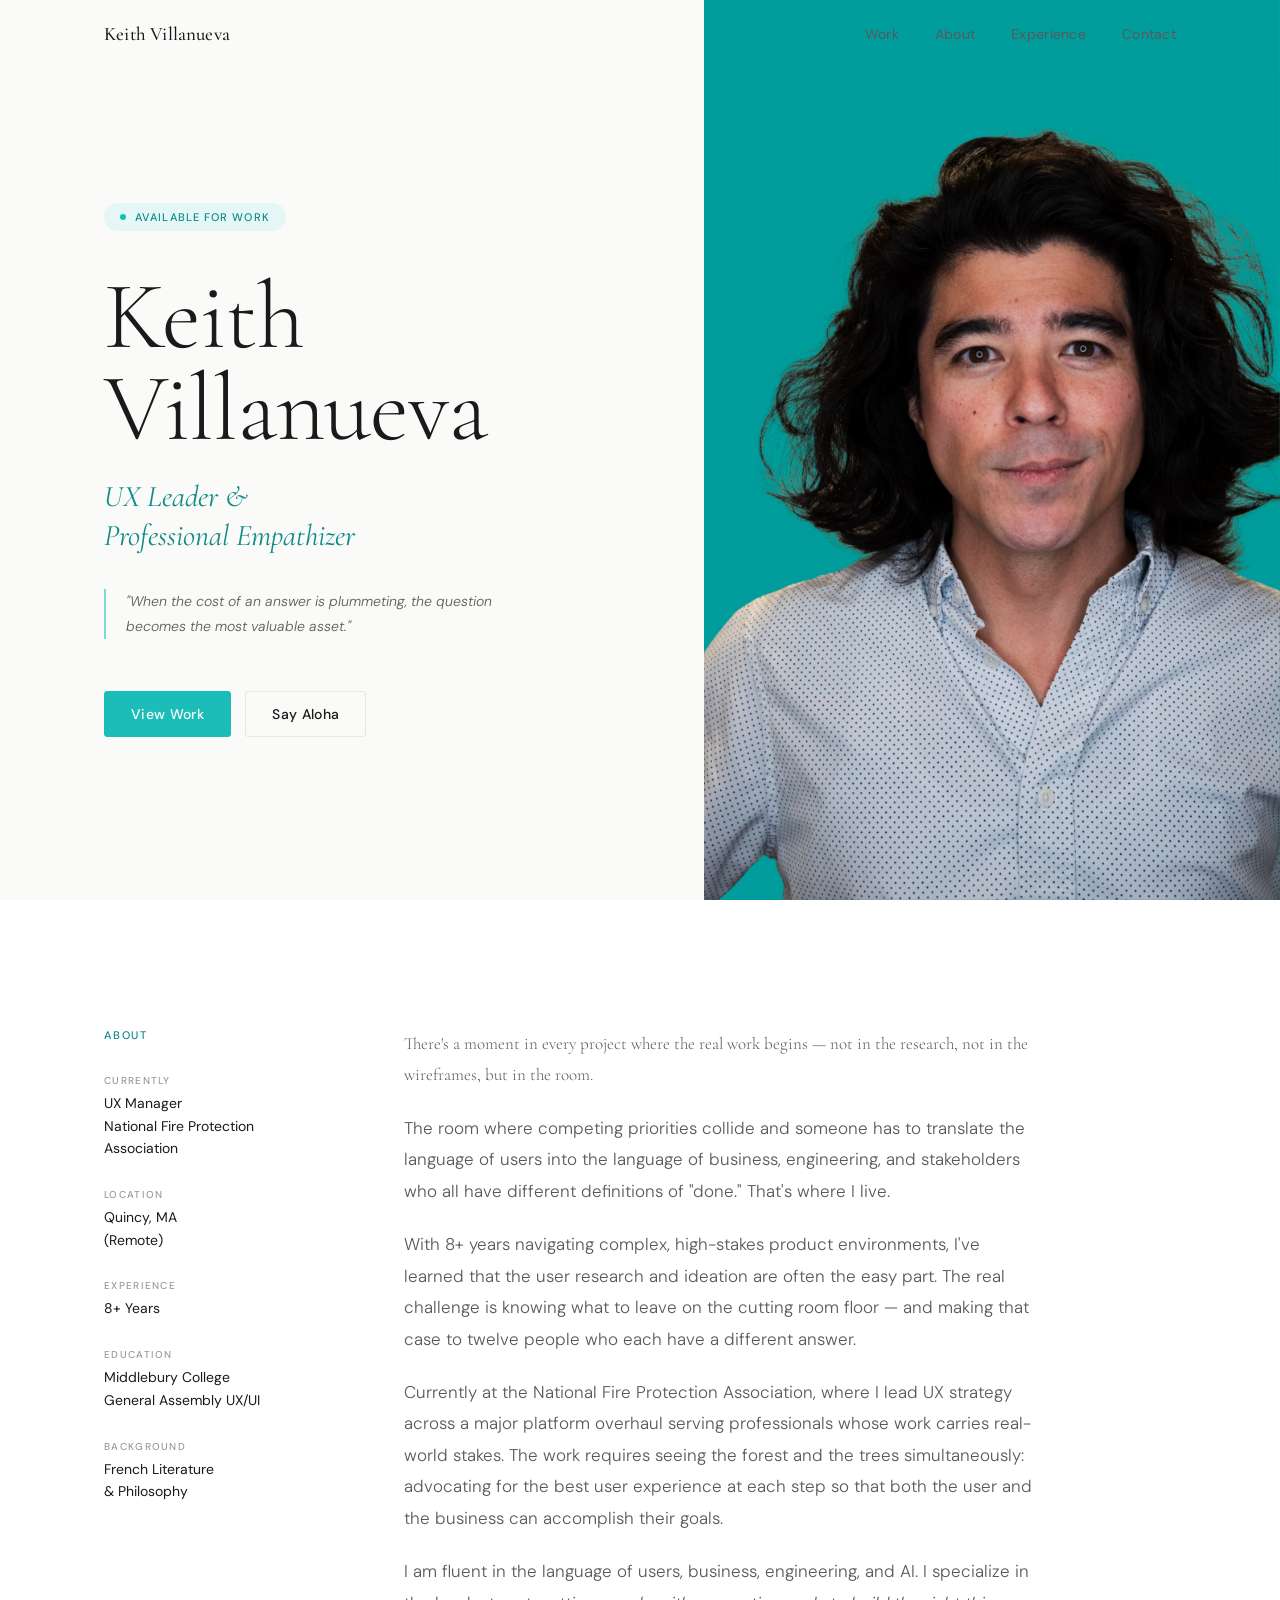
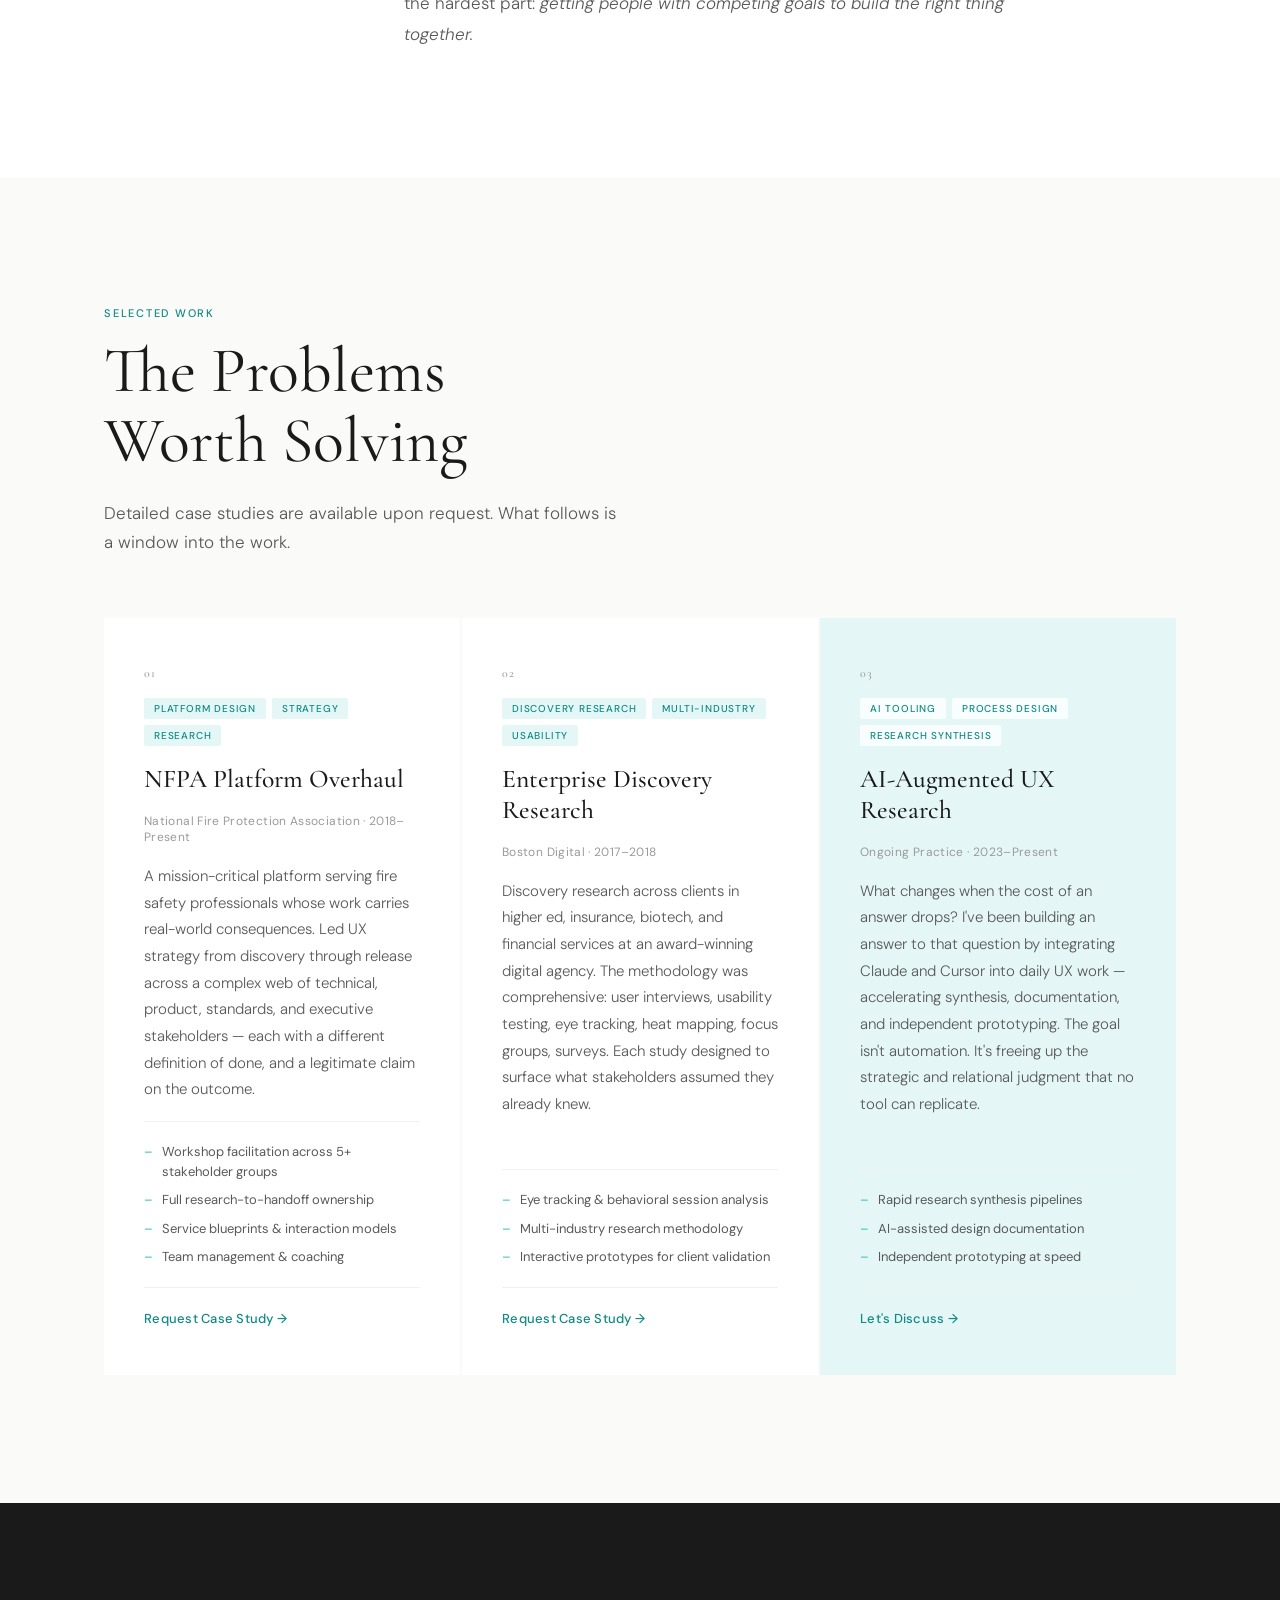
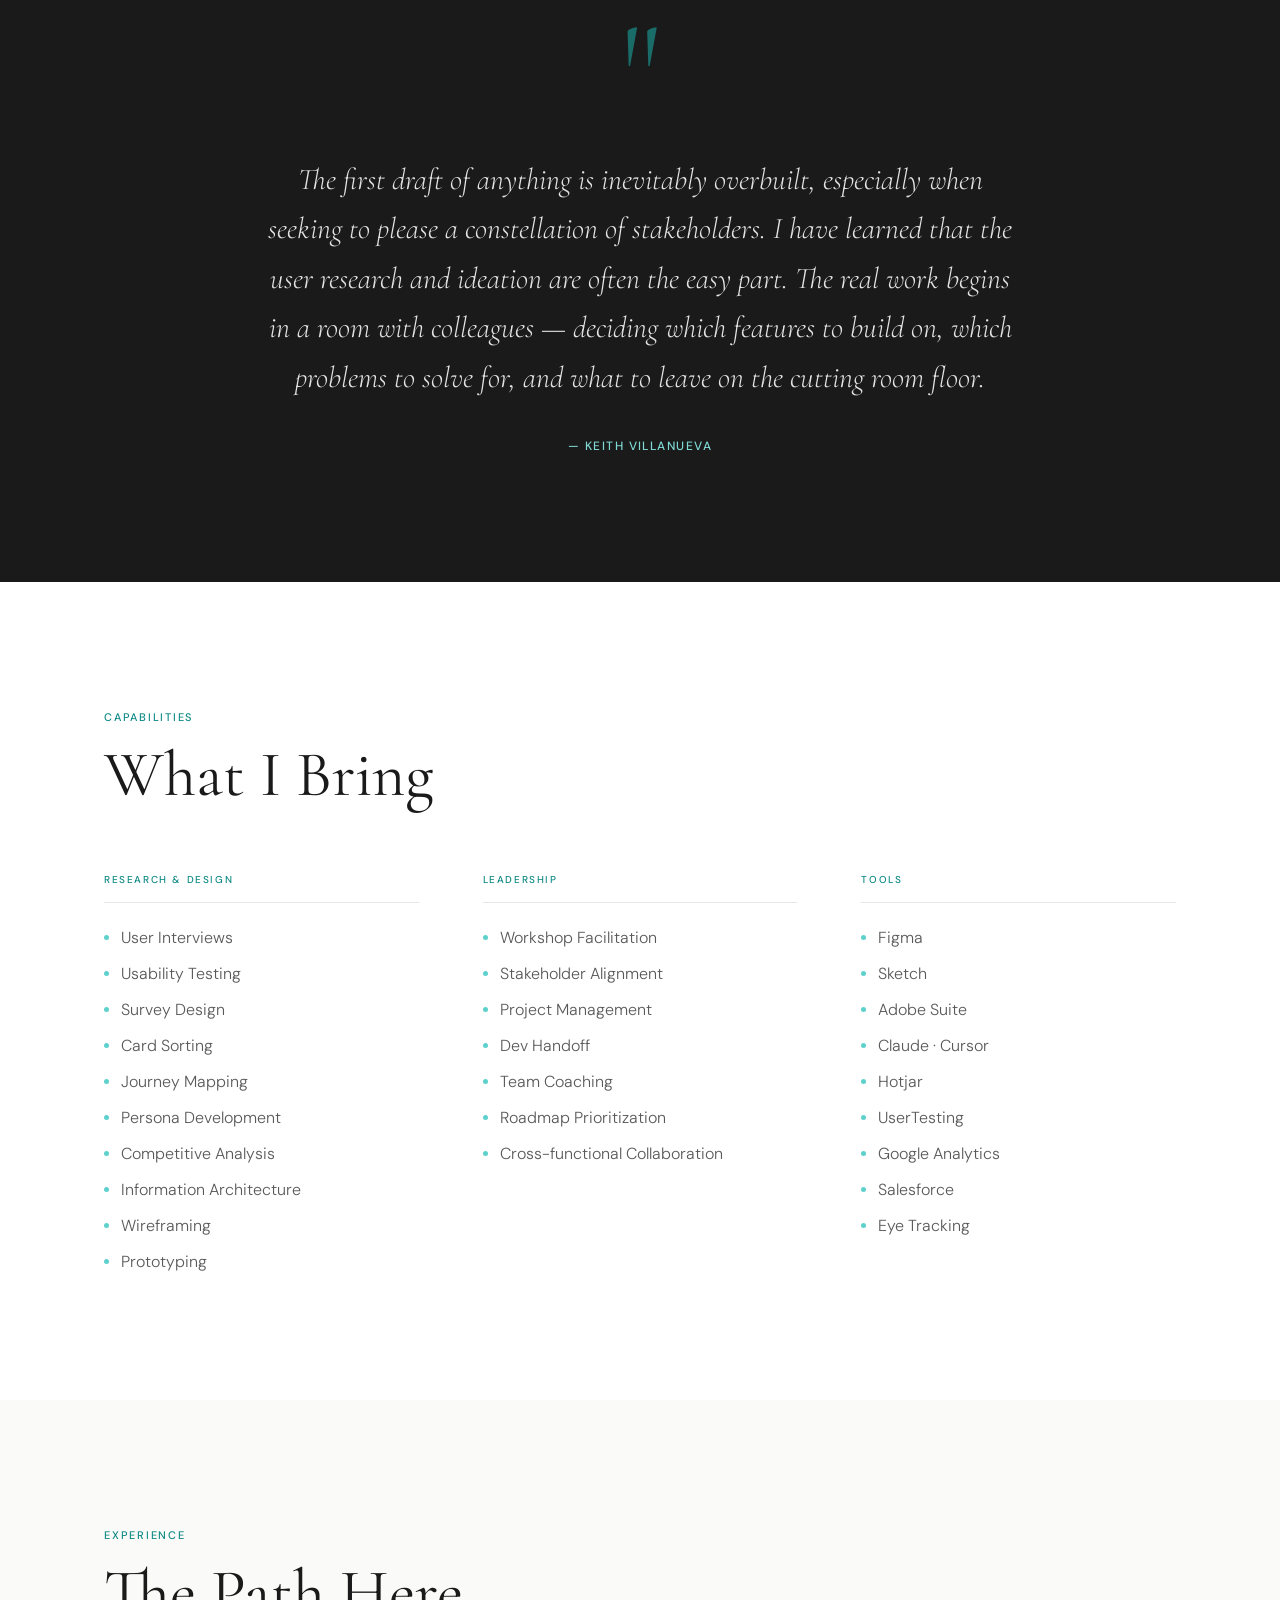
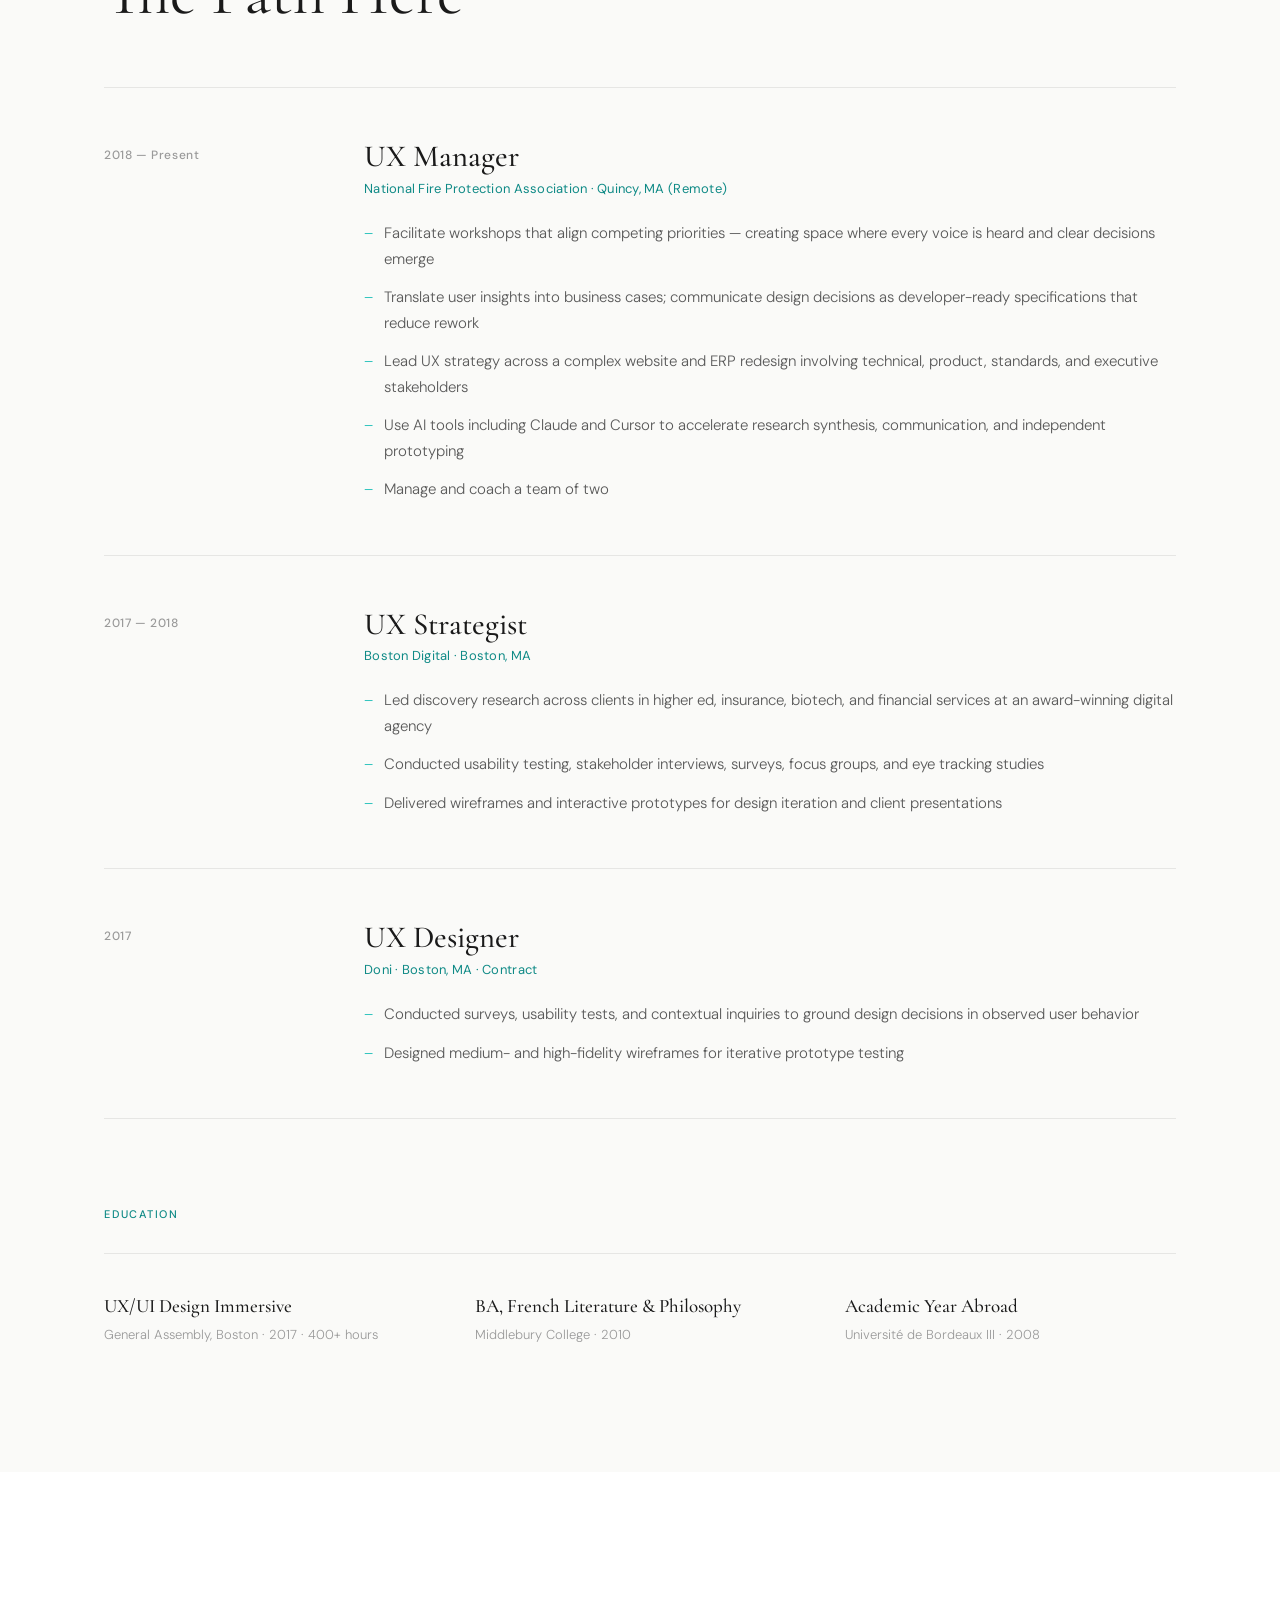
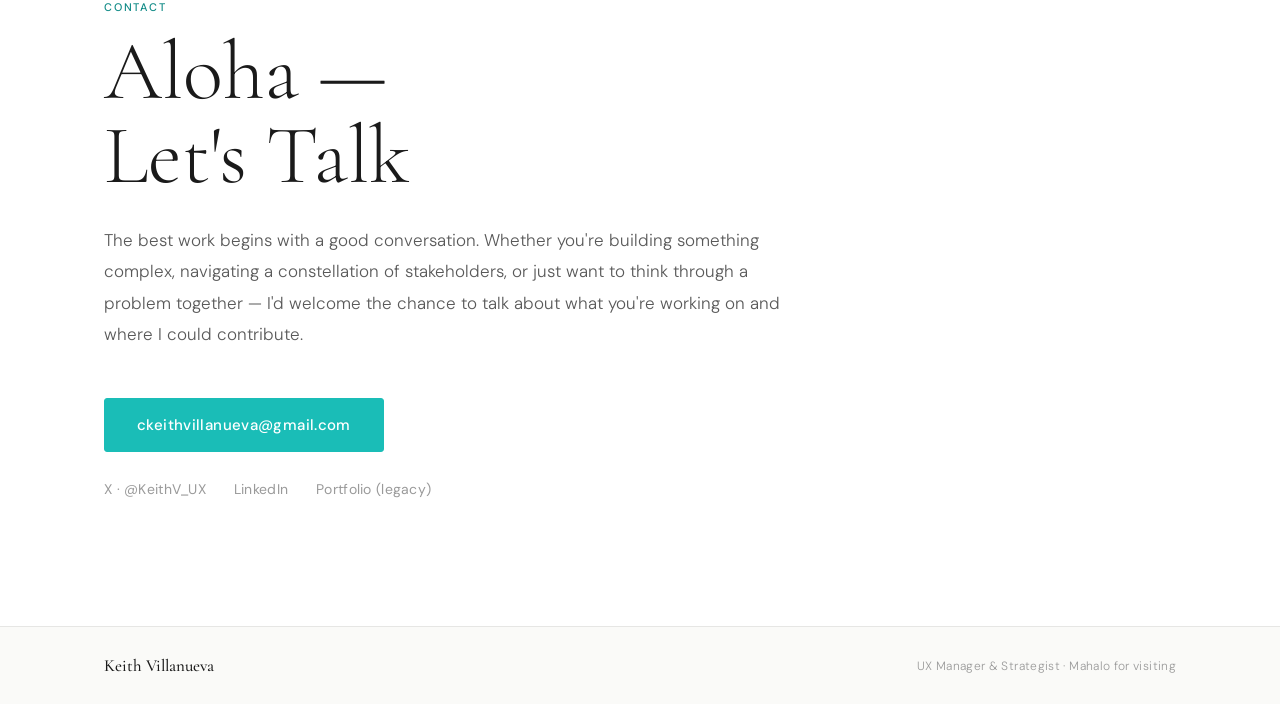
==== index.html @ a0c8c008 "Add portfolio site files Co-Authored-By: Claude Sonnet 4.6 <noreply@anthropic.com>" ====
<!DOCTYPE html>
<html lang="en">
<head>
  <meta charset="UTF-8">
  <meta name="viewport" content="width=device-width, initial-scale=1.0">
  <title>Keith Villanueva — UX Leader & Professional Empathizer</title>
  <meta name="description" content="Keith Villanueva is a UX Manager and Strategist with 8+ years navigating user research, stakeholder alignment, and design across complex, high-stakes product environments.">
  <meta property="og:title" content="Keith Villanueva — UX Leader & Professional Empathizer">
  <meta property="og:description" content="Getting people with competing goals to build the right thing together.">
  <meta property="og:type" content="website">

  <link rel="preconnect" href="https://fonts.googleapis.com">
  <link rel="preconnect" href="https://fonts.gstatic.com" crossorigin>
  <link href="https://fonts.googleapis.com/css2?family=Cormorant+Garamond:ital,wght@0,300;0,400;0,500;0,600;1,300;1,400;1,500&family=DM+Sans:ital,opsz,wght@0,9..40,300;0,9..40,400;0,9..40,500;1,9..40,300;1,9..40,400&display=swap" rel="stylesheet">

  <link rel="stylesheet" href="style.css">
</head>
<body>

  <!-- ===================== NAVIGATION ===================== -->
  <nav class="nav" id="nav">
    <div class="nav__inner">
      <a href="#hero" class="nav__logo">Keith Villanueva</a>
      <div class="nav__links" id="navLinks">
        <a href="#work" class="nav__link">Work</a>
        <a href="#about" class="nav__link">About</a>
        <a href="#experience" class="nav__link">Experience</a>
        <a href="#contact" class="nav__link">Contact</a>
      </div>
      <button class="nav__toggle" id="navToggle" aria-label="Toggle navigation">
        <span></span>
        <span></span>
        <span></span>
      </button>
    </div>
  </nav>

  <!-- ===================== HERO ===================== -->
  <section class="hero" id="hero">
    <div class="hero__content">
      <div class="hero__text">
        <div class="hero__badge">
          <span class="hero__badge-dot"></span>
          Available for Work
        </div>
        <h1 class="hero__name">Keith<br>Villanueva</h1>
        <p class="hero__title">UX Leader &amp;<br>Professional Empathizer</p>
        <blockquote class="hero__quote">
          "When the cost of an answer is plummeting, the question becomes the most valuable asset."
        </blockquote>
        <div class="hero__actions">
          <a href="#work" class="btn btn--primary">View Work</a>
          <a href="#contact" class="btn btn--ghost">Say Aloha</a>
        </div>
      </div>
    </div>
    <div class="hero__image-panel">
      <div class="hero__image-wrap">
        <img src="Headshot.jpeg" alt="Keith Villanueva" class="hero__photo">
      </div>
    </div>
  </section>

  <!-- ===================== ABOUT ===================== -->
  <section class="about" id="about">
    <div class="container">
      <div class="about__inner">
        <div class="about__sidebar fade-up">
          <div class="section-label">About</div>
          <div class="about__meta">
            <div class="about__detail">
              <span class="about__detail-label">Currently</span>
              <span class="about__detail-value">UX Manager<br>National Fire Protection Association</span>
            </div>
            <div class="about__detail">
              <span class="about__detail-label">Location</span>
              <span class="about__detail-value">Quincy, MA<br>(Remote)</span>
            </div>
            <div class="about__detail">
              <span class="about__detail-label">Experience</span>
              <span class="about__detail-value">8+ Years</span>
            </div>
            <div class="about__detail">
              <span class="about__detail-label">Education</span>
              <span class="about__detail-value">Middlebury College<br>General Assembly UX/UI</span>
            </div>
            <div class="about__detail">
              <span class="about__detail-label">Background</span>
              <span class="about__detail-value">French Literature<br>&amp; Philosophy</span>
            </div>
          </div>
        </div>
        <div class="about__body fade-up">
          <p class="about__lead">There's a moment in every project where the real work begins — not in the research, not in the wireframes, but in the room.</p>
          <p>The room where competing priorities collide and someone has to translate the language of users into the language of business, engineering, and stakeholders who all have different definitions of "done." That's where I live.</p>
          <p>With 8+ years navigating complex, high-stakes product environments, I've learned that the user research and ideation are often the easy part. The real challenge is knowing what to leave on the cutting room floor — and making that case to twelve people who each have a different answer.</p>
          <p>Currently at the National Fire Protection Association, where I lead UX strategy across a major platform overhaul serving professionals whose work carries real-world stakes. The work requires seeing the forest and the trees simultaneously: advocating for the best user experience at each step so that both the user and the business can accomplish their goals.</p>
          <p>I am fluent in the language of users, business, engineering, and AI. I specialize in the hardest part: <em>getting people with competing goals to build the right thing together.</em></p>
        </div>
      </div>
    </div>
  </section>

  <!-- ===================== WORK ===================== -->
  <section class="work" id="work">
    <div class="container">
      <div class="work__header fade-up">
        <div class="section-label">Selected Work</div>
        <h2 class="section-title">The Problems<br>Worth Solving</h2>
        <p class="section-intro">Detailed case studies are available upon request. What follows is a window into the work.</p>
      </div>

      <div class="work__grid">

        <article class="case-card fade-up">
          <div class="case-card__number">01</div>
          <div class="case-card__tags">
            <span class="tag">Platform Design</span>
            <span class="tag">Strategy</span>
            <span class="tag">Research</span>
          </div>
          <h3 class="case-card__title">NFPA Platform Overhaul</h3>
          <p class="case-card__org">National Fire Protection Association · 2018–Present</p>
          <p class="case-card__desc">A mission-critical platform serving fire safety professionals whose work carries real-world consequences. Led UX strategy from discovery through release across a complex web of technical, product, standards, and executive stakeholders — each with a different definition of done, and a legitimate claim on the outcome.</p>
          <div class="case-card__outcomes">
            <span class="outcome">Workshop facilitation across 5+ stakeholder groups</span>
            <span class="outcome">Full research-to-handoff ownership</span>
            <span class="outcome">Service blueprints &amp; interaction models</span>
            <span class="outcome">Team management &amp; coaching</span>
          </div>
          <a href="#contact" class="case-card__cta">Request Case Study →</a>
        </article>

        <article class="case-card fade-up">
          <div class="case-card__number">02</div>
          <div class="case-card__tags">
            <span class="tag">Discovery Research</span>
            <span class="tag">Multi-Industry</span>
            <span class="tag">Usability</span>
          </div>
          <h3 class="case-card__title">Enterprise Discovery Research</h3>
          <p class="case-card__org">Boston Digital · 2017–2018</p>
          <p class="case-card__desc">Discovery research across clients in higher ed, insurance, biotech, and financial services at an award-winning digital agency. The methodology was comprehensive: user interviews, usability testing, eye tracking, heat mapping, focus groups, surveys. Each study designed to surface what stakeholders assumed they already knew.</p>
          <div class="case-card__outcomes">
            <span class="outcome">Eye tracking &amp; behavioral session analysis</span>
            <span class="outcome">Multi-industry research methodology</span>
            <span class="outcome">Interactive prototypes for client validation</span>
          </div>
          <a href="#contact" class="case-card__cta">Request Case Study →</a>
        </article>

        <article class="case-card case-card--accent fade-up">
          <div class="case-card__number">03</div>
          <div class="case-card__tags">
            <span class="tag">AI Tooling</span>
            <span class="tag">Process Design</span>
            <span class="tag">Research Synthesis</span>
          </div>
          <h3 class="case-card__title">AI-Augmented UX Research</h3>
          <p class="case-card__org">Ongoing Practice · 2023–Present</p>
          <p class="case-card__desc">What changes when the cost of an answer drops? I've been building an answer to that question by integrating Claude and Cursor into daily UX work — accelerating synthesis, documentation, and independent prototyping. The goal isn't automation. It's freeing up the strategic and relational judgment that no tool can replicate.</p>
          <div class="case-card__outcomes">
            <span class="outcome">Rapid research synthesis pipelines</span>
            <span class="outcome">AI-assisted design documentation</span>
            <span class="outcome">Independent prototyping at speed</span>
          </div>
          <a href="#contact" class="case-card__cta">Let's Discuss →</a>
        </article>

      </div>
    </div>
  </section>

  <!-- ===================== PHILOSOPHY ===================== -->
  <section class="philosophy">
    <div class="container">
      <div class="philosophy__inner fade-up">
        <span class="philosophy__quote-mark">"</span>
        <blockquote class="philosophy__text">
          The first draft of anything is inevitably overbuilt, especially when seeking to please a constellation of stakeholders. I have learned that the user research and ideation are often the easy part. The real work begins in a room with colleagues — deciding which features to build on, which problems to solve for, and what to leave on the cutting room floor.
        </blockquote>
        <p class="philosophy__attribution">— Keith Villanueva</p>
      </div>
    </div>
  </section>

  <!-- ===================== SKILLS ===================== -->
  <section class="skills" id="skills">
    <div class="container">
      <div class="fade-up">
        <div class="section-label">Capabilities</div>
        <h2 class="section-title">What I Bring</h2>
      </div>
      <div class="skills__grid">
        <div class="skills__group fade-up">
          <h3 class="skills__group-title">Research &amp; Design</h3>
          <ul class="skills__list">
            <li>User Interviews</li>
            <li>Usability Testing</li>
            <li>Survey Design</li>
            <li>Card Sorting</li>
            <li>Journey Mapping</li>
            <li>Persona Development</li>
            <li>Competitive Analysis</li>
            <li>Information Architecture</li>
            <li>Wireframing</li>
            <li>Prototyping</li>
          </ul>
        </div>
        <div class="skills__group fade-up">
          <h3 class="skills__group-title">Leadership</h3>
          <ul class="skills__list">
            <li>Workshop Facilitation</li>
            <li>Stakeholder Alignment</li>
            <li>Project Management</li>
            <li>Dev Handoff</li>
            <li>Team Coaching</li>
            <li>Roadmap Prioritization</li>
            <li>Cross-functional Collaboration</li>
          </ul>
        </div>
        <div class="skills__group fade-up">
          <h3 class="skills__group-title">Tools</h3>
          <ul class="skills__list">
            <li>Figma</li>
            <li>Sketch</li>
            <li>Adobe Suite</li>
            <li>Claude · Cursor</li>
            <li>Hotjar</li>
            <li>UserTesting</li>
            <li>Google Analytics</li>
            <li>Salesforce</li>
            <li>Eye Tracking</li>
          </ul>
        </div>
      </div>
    </div>
  </section>

  <!-- ===================== EXPERIENCE ===================== -->
  <section class="experience" id="experience">
    <div class="container">
      <div class="fade-up">
        <div class="section-label">Experience</div>
        <h2 class="section-title">The Path Here</h2>
      </div>
      <div class="timeline">

        <div class="timeline__item fade-up">
          <div class="timeline__date">2018 — Present</div>
          <div class="timeline__content">
            <h3 class="timeline__role">UX Manager</h3>
            <p class="timeline__org">National Fire Protection Association · Quincy, MA (Remote)</p>
            <ul class="timeline__bullets">
              <li>Facilitate workshops that align competing priorities — creating space where every voice is heard and clear decisions emerge</li>
              <li>Translate user insights into business cases; communicate design decisions as developer-ready specifications that reduce rework</li>
              <li>Lead UX strategy across a complex website and ERP redesign involving technical, product, standards, and executive stakeholders</li>
              <li>Use AI tools including Claude and Cursor to accelerate research synthesis, communication, and independent prototyping</li>
              <li>Manage and coach a team of two</li>
            </ul>
          </div>
        </div>

        <div class="timeline__item fade-up">
          <div class="timeline__date">2017 — 2018</div>
          <div class="timeline__content">
            <h3 class="timeline__role">UX Strategist</h3>
            <p class="timeline__org">Boston Digital · Boston, MA</p>
            <ul class="timeline__bullets">
              <li>Led discovery research across clients in higher ed, insurance, biotech, and financial services at an award-winning digital agency</li>
              <li>Conducted usability testing, stakeholder interviews, surveys, focus groups, and eye tracking studies</li>
              <li>Delivered wireframes and interactive prototypes for design iteration and client presentations</li>
            </ul>
          </div>
        </div>

        <div class="timeline__item fade-up">
          <div class="timeline__date">2017</div>
          <div class="timeline__content">
            <h3 class="timeline__role">UX Designer</h3>
            <p class="timeline__org">Doni · Boston, MA · Contract</p>
            <ul class="timeline__bullets">
              <li>Conducted surveys, usability tests, and contextual inquiries to ground design decisions in observed user behavior</li>
              <li>Designed medium- and high-fidelity wireframes for iterative prototype testing</li>
            </ul>
          </div>
        </div>

      </div>

      <!-- Education -->
      <div class="education fade-up">
        <div class="section-label" style="margin-top: 80px;">Education</div>
        <div class="education__grid">
          <div class="education__item">
            <p class="education__degree">UX/UI Design Immersive</p>
            <p class="education__school">General Assembly, Boston · 2017 · 400+ hours</p>
          </div>
          <div class="education__item">
            <p class="education__degree">BA, French Literature &amp; Philosophy</p>
            <p class="education__school">Middlebury College · 2010</p>
          </div>
          <div class="education__item">
            <p class="education__degree">Academic Year Abroad</p>
            <p class="education__school">Université de Bordeaux III · 2008</p>
          </div>
        </div>
      </div>

    </div>
  </section>

  <!-- ===================== CONTACT ===================== -->
  <section class="contact" id="contact">
    <div class="container">
      <div class="contact__inner fade-up">
        <div class="section-label">Contact</div>
        <h2 class="contact__title">Aloha —<br>Let's Talk</h2>
        <p class="contact__text">The best work begins with a good conversation. Whether you're building something complex, navigating a constellation of stakeholders, or just want to think through a problem together — I'd welcome the chance to talk about what you're working on and where I could contribute.</p>
        <div class="contact__actions">
          <a href="mailto:ckeithvillanueva@gmail.com" class="btn btn--primary btn--large">ckeithvillanueva@gmail.com</a>
          <div class="contact__social">
            <a href="https://x.com/KeithV_UX" class="social-link" target="_blank" rel="noopener noreferrer">X · @KeithV_UX</a>
            <a href="https://www.linkedin.com/in/ckeithvillanueva" class="social-link" target="_blank" rel="noopener noreferrer">LinkedIn</a>
            <a href="https://www.ckeithvillanueva.com" class="social-link" target="_blank" rel="noopener noreferrer">Portfolio (legacy)</a>
          </div>
        </div>
      </div>
    </div>
  </section>

  <!-- ===================== FOOTER ===================== -->
  <footer class="footer">
    <div class="container">
      <div class="footer__inner">
        <p class="footer__name">Keith Villanueva</p>
        <p class="footer__copy">UX Manager &amp; Strategist · Mahalo for visiting</p>
      </div>
    </div>
  </footer>

  <script src="script.js"></script>
</body>
</html>
---- style.css ----
/* ============================================
   KEITH VILLANUEVA — PORTFOLIO
   ============================================
   1.  Reset & Base
   2.  Custom Properties
   3.  Typography Utilities
   4.  Layout Utilities / Buttons
   5.  Navigation
   6.  Hero
   7.  About
   8.  Work / Case Studies
   9.  Philosophy Quote
   10. Skills
   11. Experience & Education
   12. Contact
   13. Footer
   14. Scroll Animations
   15. Responsive
   ============================================ */


/* ============================================
   1. Reset & Base
   ============================================ */
*, *::before, *::after {
  box-sizing: border-box;
  margin: 0;
  padding: 0;
}

html {
  scroll-behavior: smooth;
  font-size: 16px;
}

body {
  font-family: var(--font-body);
  font-weight: 300;
  color: var(--text-primary);
  background-color: var(--bg);
  -webkit-font-smoothing: antialiased;
  -moz-osx-font-smoothing: grayscale;
  overflow-x: hidden;
}

img {
  max-width: 100%;
  display: block;
}

a {
  text-decoration: none;
  color: inherit;
}

ul { list-style: none; }
em { font-style: italic; }


/* ============================================
   2. Custom Properties
   ============================================ */
:root {
  /* Brand — pulled from headshot background */
  --teal:        #1ABDB7;
  --teal-dark:   #0F8A86;
  --teal-mid:    #7ED9D5;
  --teal-light:  #E4F7F6;

  /* Surfaces */
  --bg:          #FAFAF8;
  --surface:     #FFFFFF;
  --surface-alt: #F5F5F2;

  /* Text */
  --text-primary:   #1A1A1A;
  --text-secondary: #595959;
  --text-muted:     #9A9A9A;

  /* Borders */
  --border:         #E6E6E4;
  --border-light:   #F0F0EE;

  /* Typography */
  --font-display: 'Cormorant Garamond', Georgia, 'Times New Roman', serif;
  --font-body:    'DM Sans', -apple-system, BlinkMacSystemFont, 'Segoe UI', sans-serif;

  /* Layout */
  --section-pad:      clamp(80px, 10vw, 140px);
  --container-width:  1200px;
  --container-pad:    clamp(24px, 5vw, 64px);

  /* Motion */
  --ease-fast: 0.15s ease;
  --ease-base: 0.3s ease;
  --ease-slow: 0.6s ease;

  /* Shadows */
  --shadow-sm: 0 1px 4px rgba(0,0,0,0.06);
  --shadow-md: 0 4px 20px rgba(0,0,0,0.09), 0 1px 4px rgba(0,0,0,0.04);
  --shadow-lg: 0 16px 48px rgba(0,0,0,0.11), 0 4px 14px rgba(0,0,0,0.06);
}


/* ============================================
   3. Typography Utilities
   ============================================ */
.section-label {
  font-family: var(--font-body);
  font-size: 11px;
  font-weight: 500;
  letter-spacing: 0.16em;
  text-transform: uppercase;
  color: var(--teal-dark);
  margin-bottom: 16px;
  display: block;
}

.section-title {
  font-family: var(--font-display);
  font-size: clamp(40px, 5vw, 64px);
  font-weight: 400;
  line-height: 1.08;
  color: var(--text-primary);
  margin-bottom: 24px;
}

.section-intro {
  font-size: 17px;
  line-height: 1.75;
  color: var(--text-secondary);
  max-width: 520px;
  font-weight: 300;
}


/* ============================================
   4. Layout Utilities / Buttons
   ============================================ */
.container {
  max-width: var(--container-width);
  margin: 0 auto;
  padding: 0 var(--container-pad);
}

.btn {
  display: inline-flex;
  align-items: center;
  gap: 8px;
  padding: 13px 26px;
  border-radius: 3px;
  font-family: var(--font-body);
  font-size: 14px;
  font-weight: 500;
  letter-spacing: 0.025em;
  transition: background var(--ease-base), color var(--ease-base),
              border-color var(--ease-base), transform var(--ease-base),
              box-shadow var(--ease-base);
  cursor: pointer;
  border: 1.5px solid transparent;
  white-space: nowrap;
}

.btn--primary {
  background: var(--teal);
  color: #fff;
  border-color: var(--teal);
}
.btn--primary:hover {
  background: var(--teal-dark);
  border-color: var(--teal-dark);
  transform: translateY(-2px);
  box-shadow: var(--shadow-md);
}

.btn--ghost {
  background: transparent;
  color: var(--text-primary);
  border-color: var(--border);
}
.btn--ghost:hover {
  border-color: var(--teal);
  color: var(--teal-dark);
  transform: translateY(-2px);
}

.btn--large {
  padding: 16px 32px;
  font-size: 15px;
}

.tag {
  font-size: 10px;
  font-weight: 500;
  letter-spacing: 0.08em;
  text-transform: uppercase;
  color: var(--teal-dark);
  background: var(--teal-light);
  padding: 4px 10px;
  border-radius: 2px;
}


/* ============================================
   5. Navigation
   ============================================ */
.nav {
  position: fixed;
  top: 0;
  left: 0;
  right: 0;
  z-index: 200;
  padding: 22px 0;
  transition: background var(--ease-base), box-shadow var(--ease-base), padding var(--ease-base);
}

.nav--scrolled {
  background: rgba(250, 250, 248, 0.94);
  backdrop-filter: blur(14px);
  -webkit-backdrop-filter: blur(14px);
  box-shadow: 0 1px 0 var(--border);
  padding: 15px 0;
}

.nav__inner {
  max-width: var(--container-width);
  margin: 0 auto;
  padding: 0 var(--container-pad);
  display: flex;
  align-items: center;
  justify-content: space-between;
}

.nav__logo {
  font-family: var(--font-display);
  font-size: 19px;
  font-weight: 500;
  color: var(--text-primary);
  letter-spacing: 0.01em;
  transition: color var(--ease-fast);
  flex-shrink: 0;
}
.nav__logo:hover { color: var(--teal-dark); }

.nav__links {
  display: flex;
  align-items: center;
  gap: 36px;
}

.nav__link {
  font-size: 14px;
  font-weight: 400;
  color: var(--text-secondary);
  letter-spacing: 0.02em;
  position: relative;
  transition: color var(--ease-fast);
}
.nav__link::after {
  content: '';
  position: absolute;
  bottom: -3px;
  left: 0;
  right: 100%;
  height: 1.5px;
  background: var(--teal);
  transition: right var(--ease-base);
}
.nav__link:hover,
.nav__link--active { color: var(--text-primary); }
.nav__link:hover::after,
.nav__link--active::after { right: 0; }

/* Hamburger */
.nav__toggle {
  display: none;
  flex-direction: column;
  gap: 5px;
  background: none;
  border: none;
  cursor: pointer;
  padding: 6px;
  z-index: 201;
}
.nav__toggle span {
  display: block;
  width: 22px;
  height: 1.5px;
  background: var(--text-primary);
  transition: transform var(--ease-base), opacity var(--ease-base);
  transform-origin: center;
}

/* Open state */
.nav--open .nav__toggle span:nth-child(1) { transform: translateY(6.5px) rotate(45deg); }
.nav--open .nav__toggle span:nth-child(2) { opacity: 0; transform: scaleX(0); }
.nav--open .nav__toggle span:nth-child(3) { transform: translateY(-6.5px) rotate(-45deg); }

.nav--open .nav__links {
  display: flex !important;
  flex-direction: column;
  position: fixed;
  inset: 0;
  background: var(--bg);
  align-items: center;
  justify-content: center;
  gap: 48px;
  z-index: 200;
}
.nav--open .nav__link {
  font-family: var(--font-display);
  font-size: clamp(28px, 8vw, 42px);
  font-weight: 400;
  color: var(--text-primary);
}
.nav--open .nav__link::after { display: none; }


/* ============================================
   6. Hero
   ============================================ */
.hero {
  min-height: 100vh;
  display: grid;
  grid-template-columns: 55% 45%;
}

.hero__content {
  display: flex;
  align-items: center;
  /* Align left edge to container boundary */
  padding-top: 120px;
  padding-bottom: 80px;
  padding-right: 60px;
  padding-left: max(var(--container-pad), calc((100vw - var(--container-width)) / 2 + var(--container-pad)));
}

.hero__text {
  max-width: 520px;
}

/* "Available for Work" badge */
.hero__badge {
  display: inline-flex;
  align-items: center;
  gap: 9px;
  font-size: 11px;
  font-weight: 500;
  letter-spacing: 0.1em;
  text-transform: uppercase;
  color: var(--teal-dark);
  background: var(--teal-light);
  padding: 7px 16px;
  border-radius: 100px;
  margin-bottom: 40px;
}

.hero__badge-dot {
  width: 6px;
  height: 6px;
  border-radius: 50%;
  background: var(--teal);
  flex-shrink: 0;
  animation: dot-pulse 2.2s ease-in-out infinite;
}

@keyframes dot-pulse {
  0%, 100% { opacity: 1;   transform: scale(1); }
  50%       { opacity: 0.4; transform: scale(0.8); }
}

.hero__name {
  font-family: var(--font-display);
  font-size: clamp(60px, 7.5vw, 100px);
  font-weight: 300;
  line-height: 0.96;
  letter-spacing: -0.01em;
  color: var(--text-primary);
  margin-bottom: 22px;
}

.hero__title {
  font-family: var(--font-display);
  font-size: clamp(21px, 2.4vw, 30px);
  font-weight: 400;
  font-style: italic;
  color: var(--teal-dark);
  line-height: 1.3;
  margin-bottom: 34px;
}

.hero__quote {
  font-family: var(--font-body);
  font-size: 14px;
  font-weight: 300;
  font-style: italic;
  color: var(--text-secondary);
  line-height: 1.8;
  border-left: 2px solid var(--teal-mid);
  padding-left: 20px;
  margin-bottom: 52px;
  max-width: 400px;
}

.hero__actions {
  display: flex;
  gap: 14px;
  flex-wrap: wrap;
  align-items: center;
}

/* Image panel — bg matches headshot exactly */
.hero__image-panel {
  background: #1ABDB7;
  overflow: hidden;
  position: relative;
}

.hero__image-wrap {
  width: 100%;
  height: 100%;
}

.hero__photo {
  width: 100%;
  height: 100%;
  object-fit: cover;
  object-position: center 10%;
  display: block;
}

/* Fallback when no image */
.hero__image-panel::before {
  content: '';
  position: absolute;
  inset: 0;
  background: linear-gradient(160deg, #1ABDB7 0%, #0F8A86 100%);
  z-index: 0;
}
.hero__photo { position: relative; z-index: 1; }


/* ============================================
   7. About
   ============================================ */
.about {
  padding: var(--section-pad) 0;
  background: var(--surface);
}

.about__inner {
  display: grid;
  grid-template-columns: 220px 1fr;
  gap: 80px;
  align-items: start;
}

.about__sidebar {
  position: sticky;
  top: 100px;
}

.about__meta {
  margin-top: 32px;
  display: flex;
  flex-direction: column;
  gap: 28px;
}

.about__detail-label {
  display: block;
  font-size: 10px;
  font-weight: 500;
  letter-spacing: 0.13em;
  text-transform: uppercase;
  color: var(--text-muted);
  margin-bottom: 5px;
}

.about__detail-value {
  font-size: 14px;
  font-weight: 400;
  color: var(--text-primary);
  line-height: 1.55;
}

.about__body {
  max-width: 640px;
}

.about__lead {
  font-family: var(--font-display);
  font-size: clamp(22px, 2.6vw, 30px);
  font-weight: 400;
  line-height: 1.4;
  color: var(--text-primary);
  margin-bottom: 28px;
}

.about__body > p {
  font-size: 17px;
  line-height: 1.85;
  color: var(--text-secondary);
  font-weight: 300;
  margin-bottom: 22px;
}
.about__body > p:last-child { margin-bottom: 0; }


/* ============================================
   8. Work / Case Studies
   ============================================ */
.work {
  padding: var(--section-pad) 0;
  background: var(--bg);
}

.work__header {
  margin-bottom: 60px;
}

.work__grid {
  display: grid;
  grid-template-columns: repeat(3, 1fr);
  gap: 2px;
}

.case-card {
  background: var(--surface);
  padding: 48px 40px;
  display: flex;
  flex-direction: column;
  gap: 18px;
  transition: transform var(--ease-base), box-shadow var(--ease-base);
  position: relative;
}
.case-card:hover {
  transform: translateY(-5px);
  box-shadow: var(--shadow-lg);
  z-index: 1;
}
.case-card--accent {
  background: var(--teal-light);
}
.case-card--accent .tag {
  background: rgba(255,255,255,0.75);
}

.case-card__number {
  font-family: var(--font-display);
  font-size: 12px;
  font-weight: 500;
  letter-spacing: 0.1em;
  color: var(--text-muted);
}

.case-card__tags {
  display: flex;
  flex-wrap: wrap;
  gap: 6px;
}

.case-card__title {
  font-family: var(--font-display);
  font-size: clamp(22px, 2vw, 27px);
  font-weight: 500;
  line-height: 1.2;
  color: var(--text-primary);
}

.case-card__org {
  font-size: 12px;
  font-weight: 400;
  color: var(--text-muted);
  letter-spacing: 0.03em;
}

.case-card__desc {
  font-size: 15px;
  line-height: 1.78;
  color: var(--text-secondary);
  font-weight: 300;
  flex: 1;
}

.case-card__outcomes {
  display: flex;
  flex-direction: column;
  gap: 9px;
  padding: 20px 0;
  border-top: 1px solid var(--border-light);
  border-bottom: 1px solid var(--border-light);
}

.outcome {
  font-size: 13px;
  font-weight: 400;
  color: var(--text-secondary);
  padding-left: 18px;
  position: relative;
  line-height: 1.5;
}
.outcome::before {
  content: '–';
  position: absolute;
  left: 0;
  color: var(--teal);
}

.case-card__cta {
  font-size: 13px;
  font-weight: 500;
  color: var(--teal-dark);
  letter-spacing: 0.02em;
  align-self: flex-start;
  transition: color var(--ease-fast), letter-spacing var(--ease-base);
  margin-top: 4px;
}
.case-card__cta:hover {
  color: var(--teal);
  letter-spacing: 0.04em;
}


/* ============================================
   9. Philosophy Quote
   ============================================ */
.philosophy {
  padding: var(--section-pad) 0;
  background: var(--text-primary);
}

.philosophy__inner {
  max-width: 760px;
  margin: 0 auto;
  text-align: center;
}

.philosophy__quote-mark {
  display: block;
  font-family: var(--font-display);
  font-size: 140px;
  line-height: 0.6;
  color: var(--teal);
  opacity: 0.5;
  margin-bottom: 40px;
  user-select: none;
}

.philosophy__text {
  font-family: var(--font-display);
  font-size: clamp(20px, 2.4vw, 30px);
  font-weight: 300;
  font-style: italic;
  line-height: 1.65;
  color: rgba(255, 255, 255, 0.88);
  margin-bottom: 36px;
}

.philosophy__attribution {
  font-size: 12px;
  font-weight: 500;
  letter-spacing: 0.12em;
  text-transform: uppercase;
  color: var(--teal-mid);
}


/* ============================================
   10. Skills
   ============================================ */
.skills {
  padding: var(--section-pad) 0;
  background: var(--surface);
}

.skills .section-title {
  margin-bottom: 64px;
}

.skills__grid {
  display: grid;
  grid-template-columns: repeat(3, 1fr);
  gap: 64px;
}

.skills__group-title {
  font-family: var(--font-body);
  font-size: 10px;
  font-weight: 500;
  letter-spacing: 0.16em;
  text-transform: uppercase;
  color: var(--teal-dark);
  margin-bottom: 24px;
  padding-bottom: 16px;
  border-bottom: 1px solid var(--border);
}

.skills__list {
  display: flex;
  flex-direction: column;
  gap: 15px;
}

.skills__list li {
  font-size: 16px;
  font-weight: 300;
  color: var(--text-secondary);
  display: flex;
  align-items: center;
  gap: 12px;
  transition: color var(--ease-fast);
}
.skills__list li::before {
  content: '';
  width: 5px;
  height: 5px;
  border-radius: 50%;
  background: var(--teal);
  flex-shrink: 0;
  opacity: 0.7;
}
.skills__list li:hover { color: var(--text-primary); }


/* ============================================
   11. Experience & Education
   ============================================ */
.experience {
  padding: var(--section-pad) 0;
  background: var(--bg);
}

.timeline {
  margin-top: 60px;
}

.timeline__item {
  display: grid;
  grid-template-columns: 200px 1fr;
  gap: 60px;
  padding: 52px 0;
  border-top: 1px solid var(--border);
}
.timeline__item:last-of-type {
  border-bottom: 1px solid var(--border);
}

.timeline__date {
  font-size: 12px;
  font-weight: 500;
  color: var(--text-muted);
  letter-spacing: 0.05em;
  padding-top: 6px;
  line-height: 1.5;
}

.timeline__role {
  font-family: var(--font-display);
  font-size: clamp(24px, 2.4vw, 32px);
  font-weight: 500;
  color: var(--text-primary);
  margin-bottom: 6px;
  line-height: 1.1;
}

.timeline__org {
  font-size: 13px;
  font-weight: 400;
  color: var(--teal-dark);
  margin-bottom: 24px;
  letter-spacing: 0.02em;
}

.timeline__bullets {
  display: flex;
  flex-direction: column;
  gap: 13px;
}

.timeline__bullets li {
  font-size: 15px;
  font-weight: 300;
  color: var(--text-secondary);
  line-height: 1.7;
  padding-left: 20px;
  position: relative;
}
.timeline__bullets li::before {
  content: '–';
  position: absolute;
  left: 0;
  color: var(--teal);
}

/* Education */
.education {
  padding-top: 8px;
}

.education__grid {
  display: grid;
  grid-template-columns: repeat(3, 1fr);
  gap: 40px;
  margin-top: 32px;
  padding-top: 40px;
  border-top: 1px solid var(--border);
}

.education__degree {
  font-family: var(--font-display);
  font-size: 19px;
  font-weight: 500;
  color: var(--text-primary);
  margin-bottom: 6px;
  line-height: 1.3;
}

.education__school {
  font-size: 13px;
  font-weight: 300;
  color: var(--text-muted);
  line-height: 1.5;
}


/* ============================================
   12. Contact
   ============================================ */
.contact {
  padding: var(--section-pad) 0;
  background: var(--surface);
}

.contact__inner {
  max-width: 680px;
}

.contact__title {
  font-family: var(--font-display);
  font-size: clamp(52px, 6.5vw, 88px);
  font-weight: 300;
  line-height: 1.0;
  color: var(--text-primary);
  margin: 16px 0 28px;
}

.contact__text {
  font-size: 17px;
  line-height: 1.85;
  color: var(--text-secondary);
  font-weight: 300;
  margin-bottom: 48px;
}

.contact__actions {
  display: flex;
  flex-direction: column;
  gap: 28px;
  align-items: flex-start;
}

.contact__social {
  display: flex;
  gap: 28px;
  flex-wrap: wrap;
}

.social-link {
  font-size: 14px;
  font-weight: 400;
  color: var(--text-muted);
  letter-spacing: 0.02em;
  position: relative;
  transition: color var(--ease-fast);
}
.social-link::after {
  content: '';
  position: absolute;
  bottom: -2px;
  left: 0;
  right: 100%;
  height: 1px;
  background: var(--teal);
  transition: right var(--ease-base);
}
.social-link:hover { color: var(--text-primary); }
.social-link:hover::after { right: 0; }


/* ============================================
   13. Footer
   ============================================ */
.footer {
  padding: 28px 0;
  background: var(--bg);
  border-top: 1px solid var(--border);
}

.footer__inner {
  display: flex;
  align-items: center;
  justify-content: space-between;
  gap: 16px;
  flex-wrap: wrap;
}

.footer__name {
  font-family: var(--font-display);
  font-size: 17px;
  font-weight: 500;
  color: var(--text-primary);
}

.footer__copy {
  font-size: 12px;
  font-weight: 300;
  color: var(--text-muted);
  letter-spacing: 0.03em;
}


/* ============================================
   14. Scroll Animations
   ============================================ */
.fade-up {
  opacity: 0;
  transform: translateY(28px);
  transition: opacity 0.75s ease, transform 0.75s ease;
}

.fade-up.is-visible {
  opacity: 1;
  transform: translateY(0);
}

/* Stagger children inside a visible parent */
.work__grid .case-card.is-visible:nth-child(2) { transition-delay: 0.1s; }
.work__grid .case-card.is-visible:nth-child(3) { transition-delay: 0.2s; }

.skills__grid .skills__group.is-visible:nth-child(2) { transition-delay: 0.1s; }
.skills__grid .skills__group.is-visible:nth-child(3) { transition-delay: 0.2s; }


/* ============================================
   15. Responsive
   ============================================ */

/* — Tablet landscape — */
@media (max-width: 1100px) {
  .hero {
    grid-template-columns: 58% 42%;
  }
  .about__inner {
    grid-template-columns: 180px 1fr;
    gap: 56px;
  }
}

/* — Tablet portrait — */
@media (max-width: 900px) {
  .hero {
    grid-template-columns: 1fr;
    min-height: auto;
  }
  .hero__image-panel {
    height: 55vw;
    min-height: 280px;
    order: -1;
  }
  .hero__content {
    padding: 60px var(--container-pad) 80px;
    padding-left: var(--container-pad);
  }
  .hero__text { max-width: 100%; }

  .about__inner {
    grid-template-columns: 1fr;
    gap: 40px;
  }
  .about__sidebar {
    position: static;
    display: grid;
    grid-template-columns: 1fr 1fr;
    gap: 20px 40px;
    align-items: start;
  }
  .about__sidebar .section-label {
    grid-column: 1 / -1;
  }
  .about__meta {
    display: contents;
  }

  .work__grid {
    grid-template-columns: 1fr;
    gap: 2px;
  }

  .skills__grid {
    grid-template-columns: 1fr 1fr;
    gap: 48px;
  }

  .timeline__item {
    grid-template-columns: 130px 1fr;
    gap: 32px;
  }

  .education__grid {
    grid-template-columns: 1fr 1fr;
    gap: 28px;
  }
}

/* — Mobile — */
@media (max-width: 640px) {
  :root {
    --section-pad: 72px;
  }

  .nav__links { display: none; }
  .nav__toggle { display: flex; }

  .hero__image-panel {
    height: 65vw;
  }

  .skills__grid {
    grid-template-columns: 1fr;
    gap: 40px;
  }

  .timeline__item {
    grid-template-columns: 1fr;
    gap: 12px;
  }

  .education__grid {
    grid-template-columns: 1fr;
  }

  .footer__inner {
    flex-direction: column;
    align-items: flex-start;
    gap: 8px;
  }

  .contact__social {
    flex-direction: column;
    gap: 14px;
  }

  .hero__actions {
    flex-direction: column;
    align-items: flex-start;
    gap: 12px;
  }

  .btn { width: 100%; justify-content: center; }
}

/* — Small mobile — */
@media (max-width: 400px) {
  .hero__name {
    font-size: clamp(44px, 13vw, 60px);
  }
}
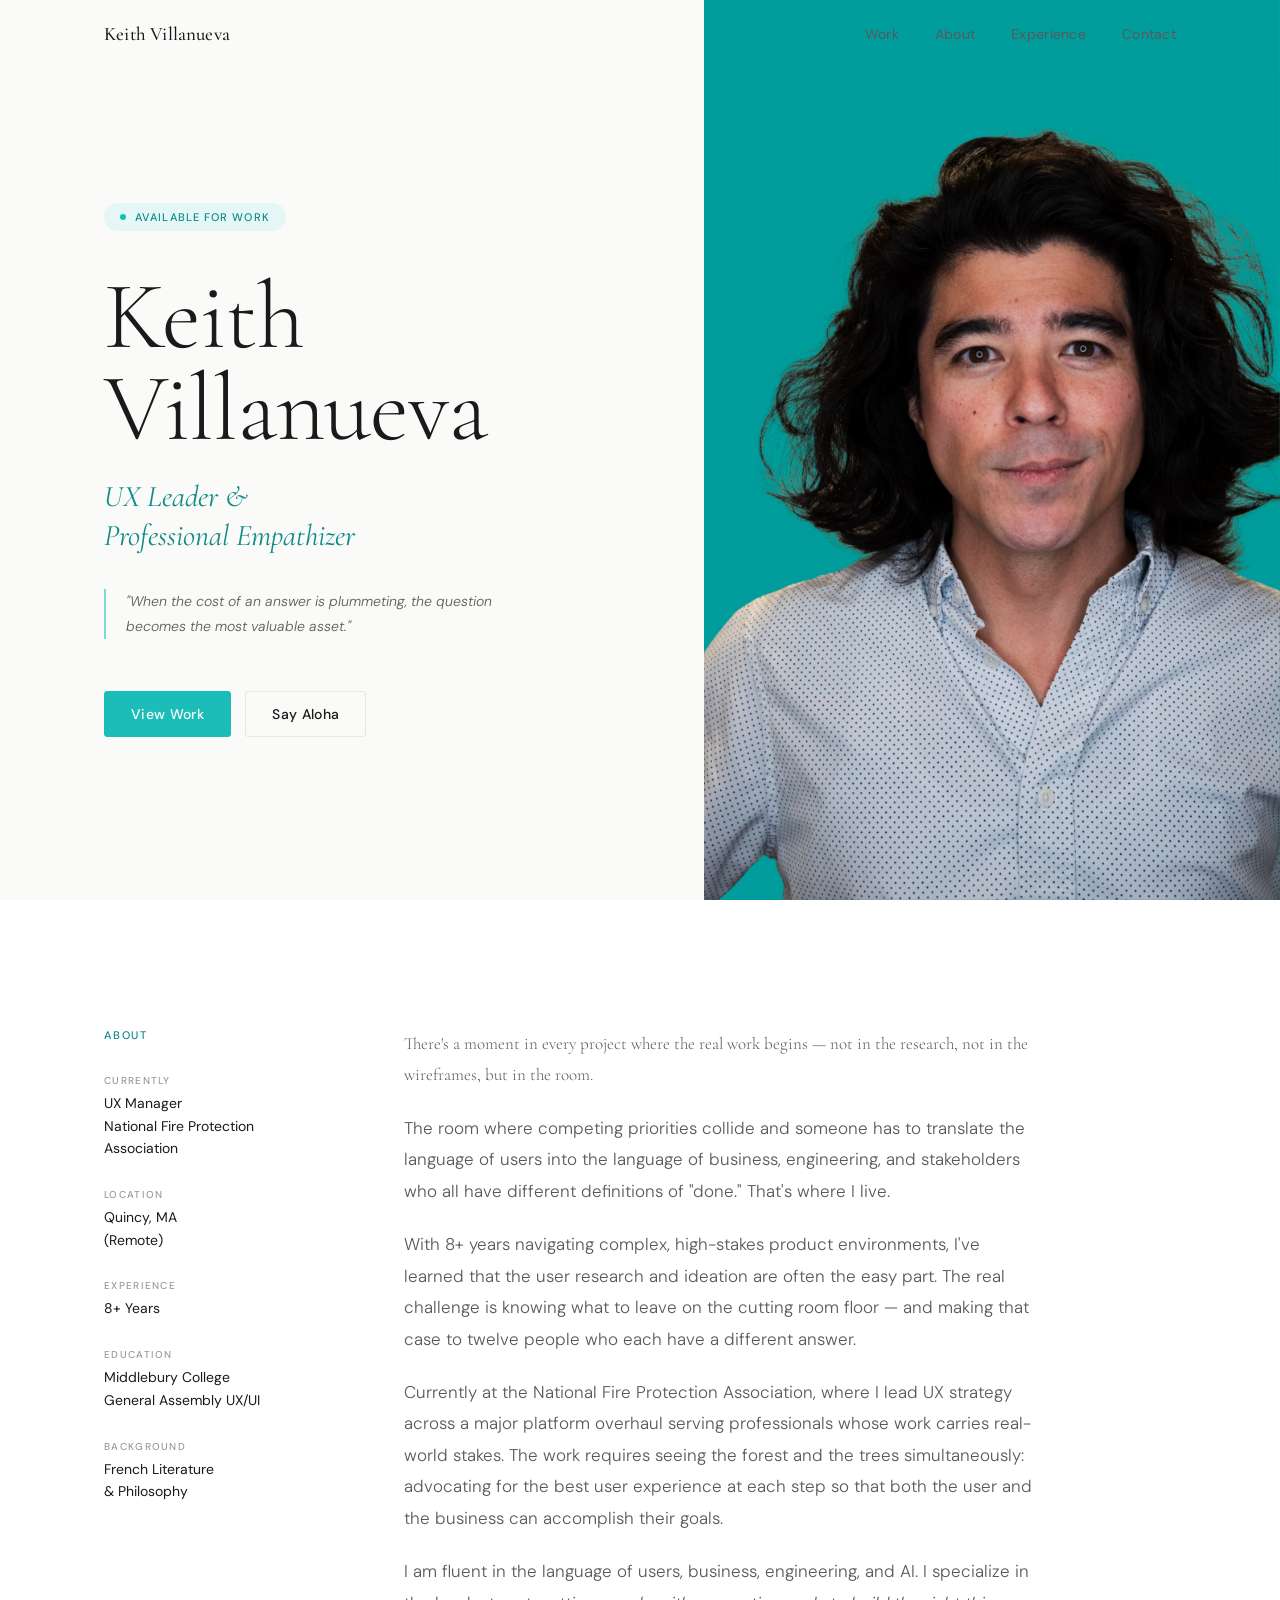
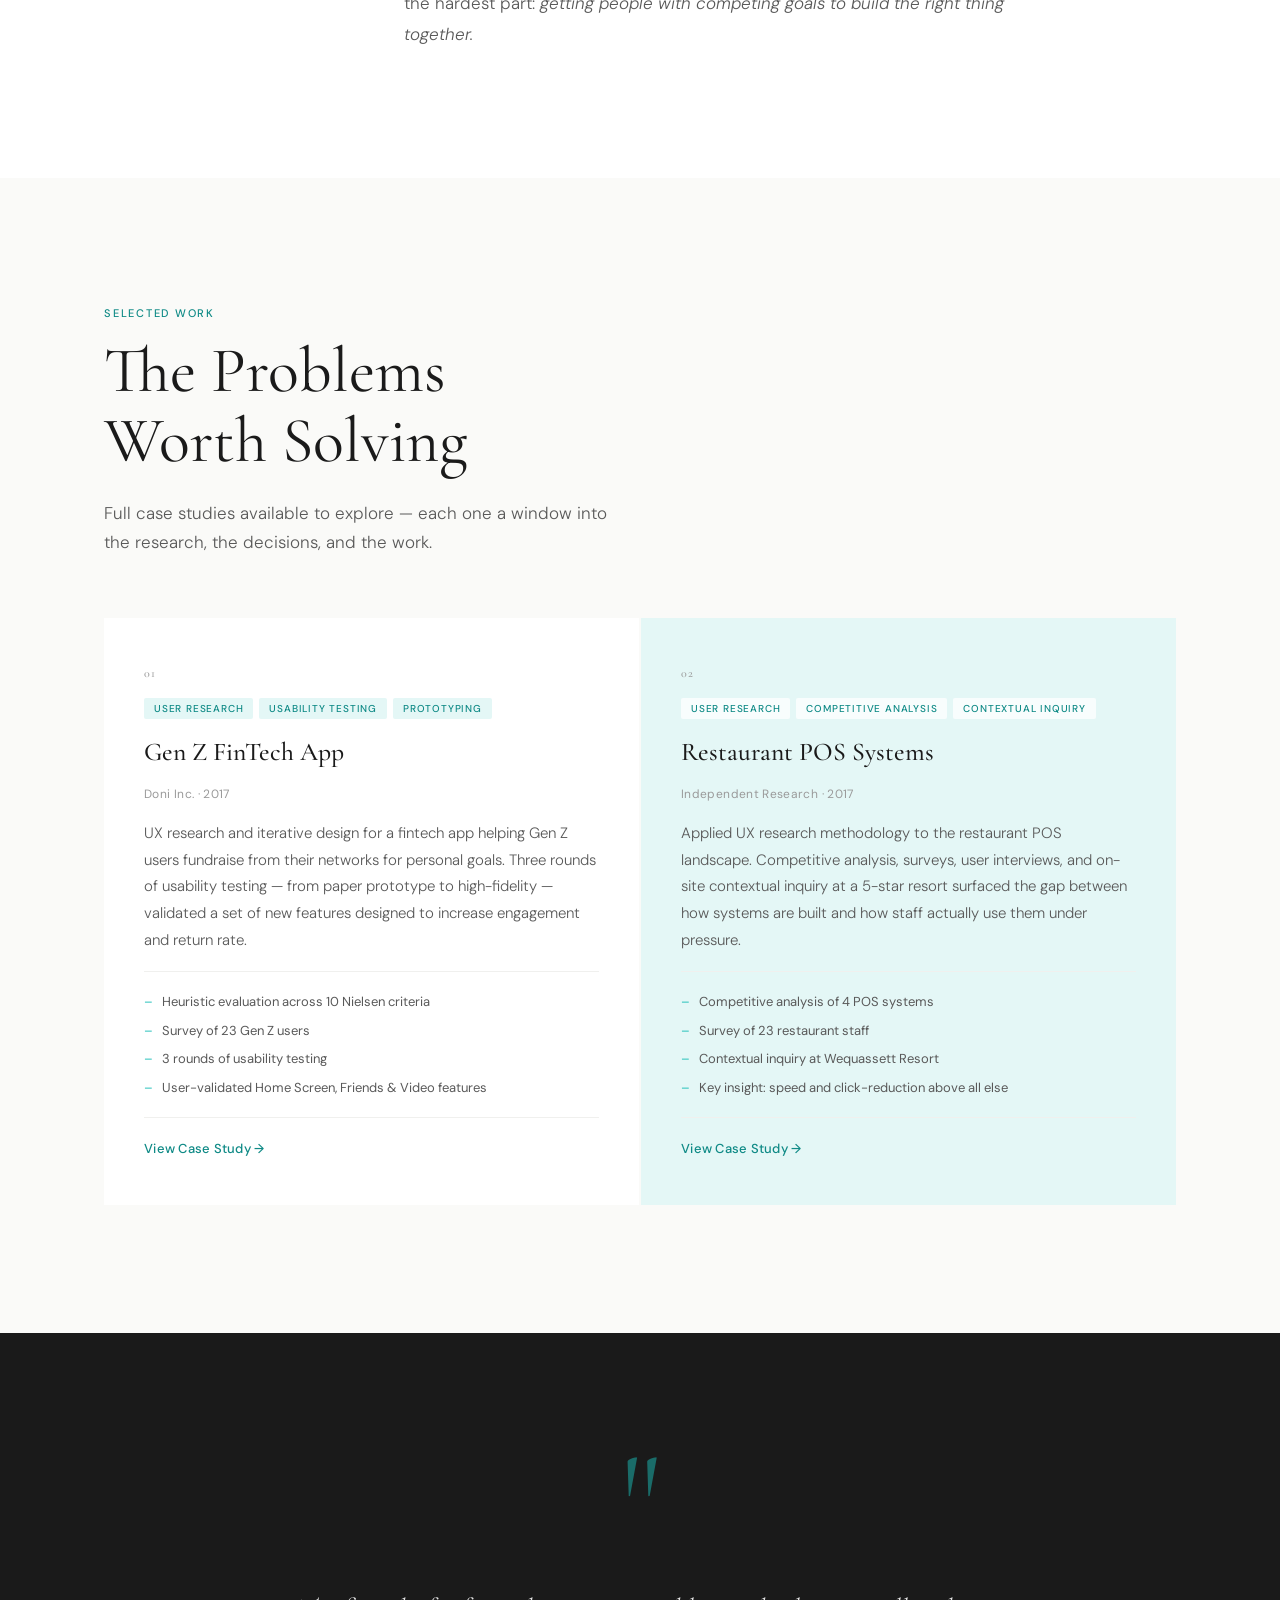
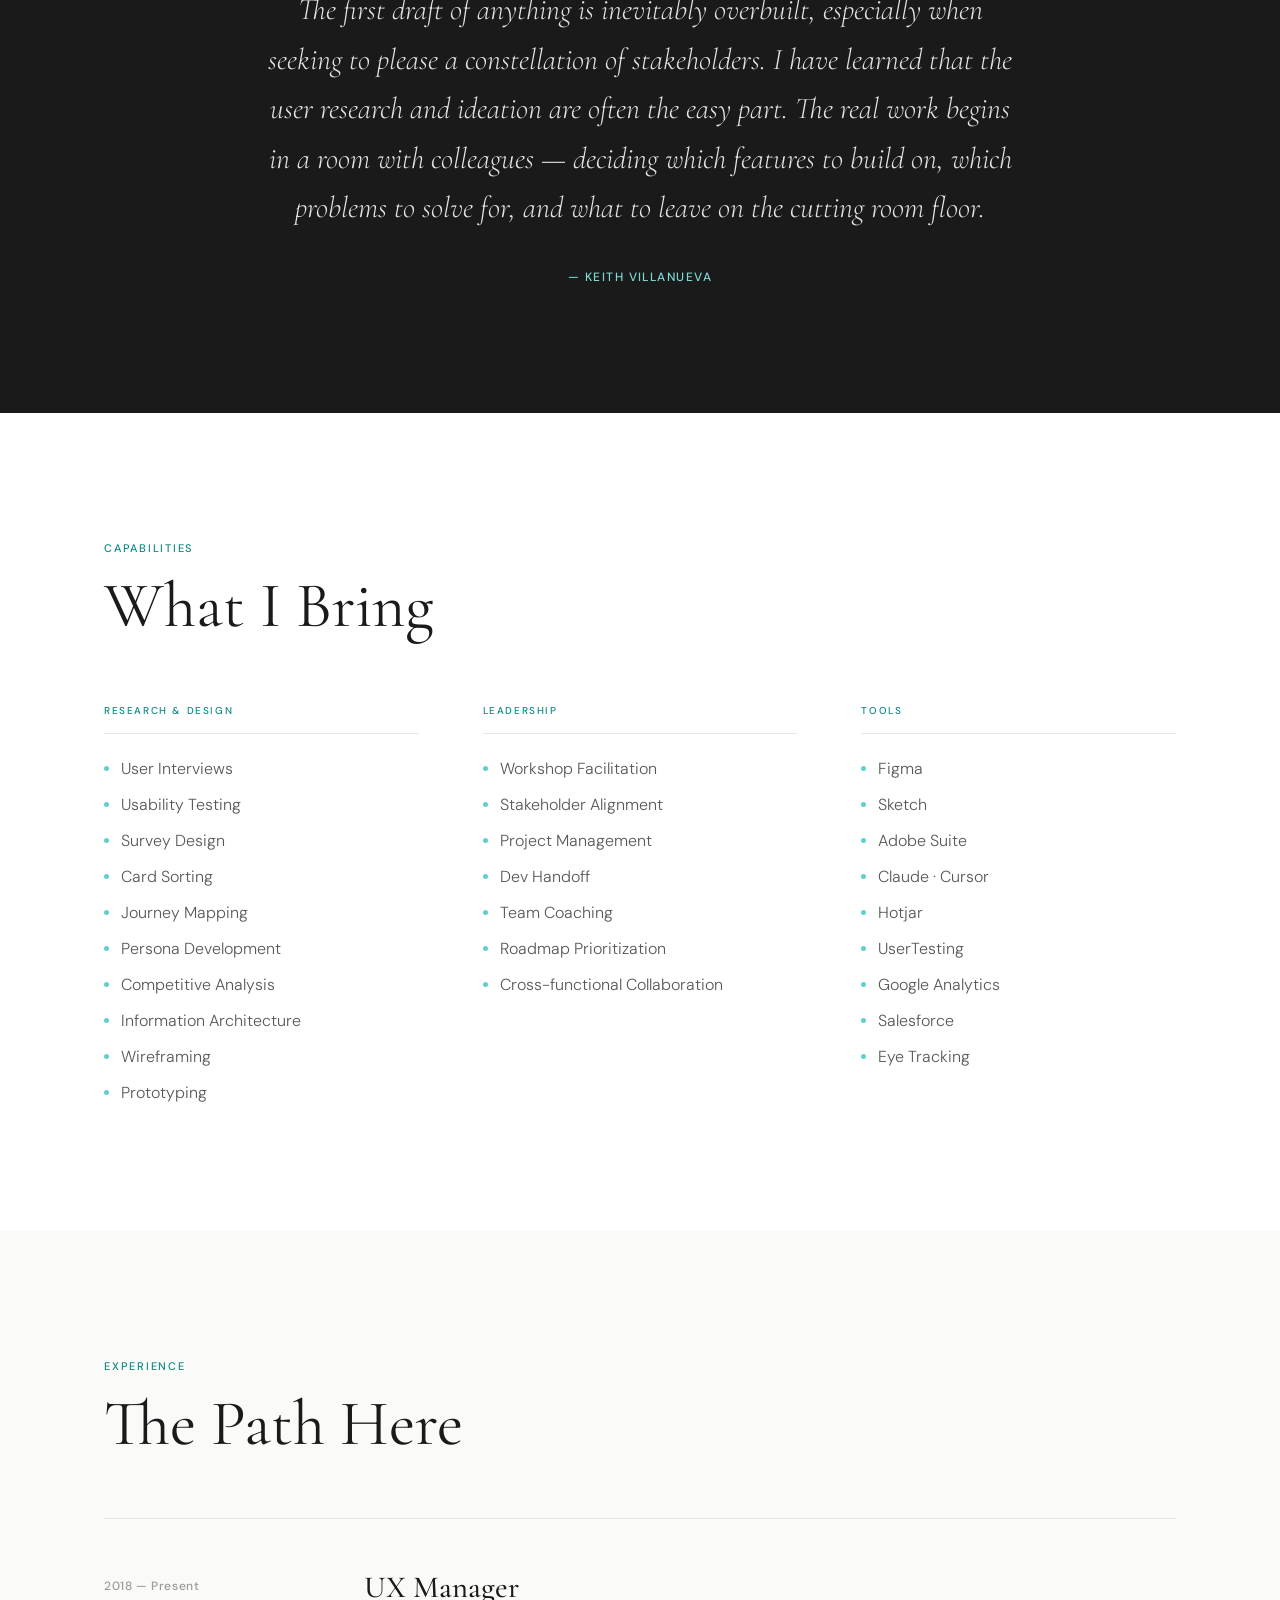
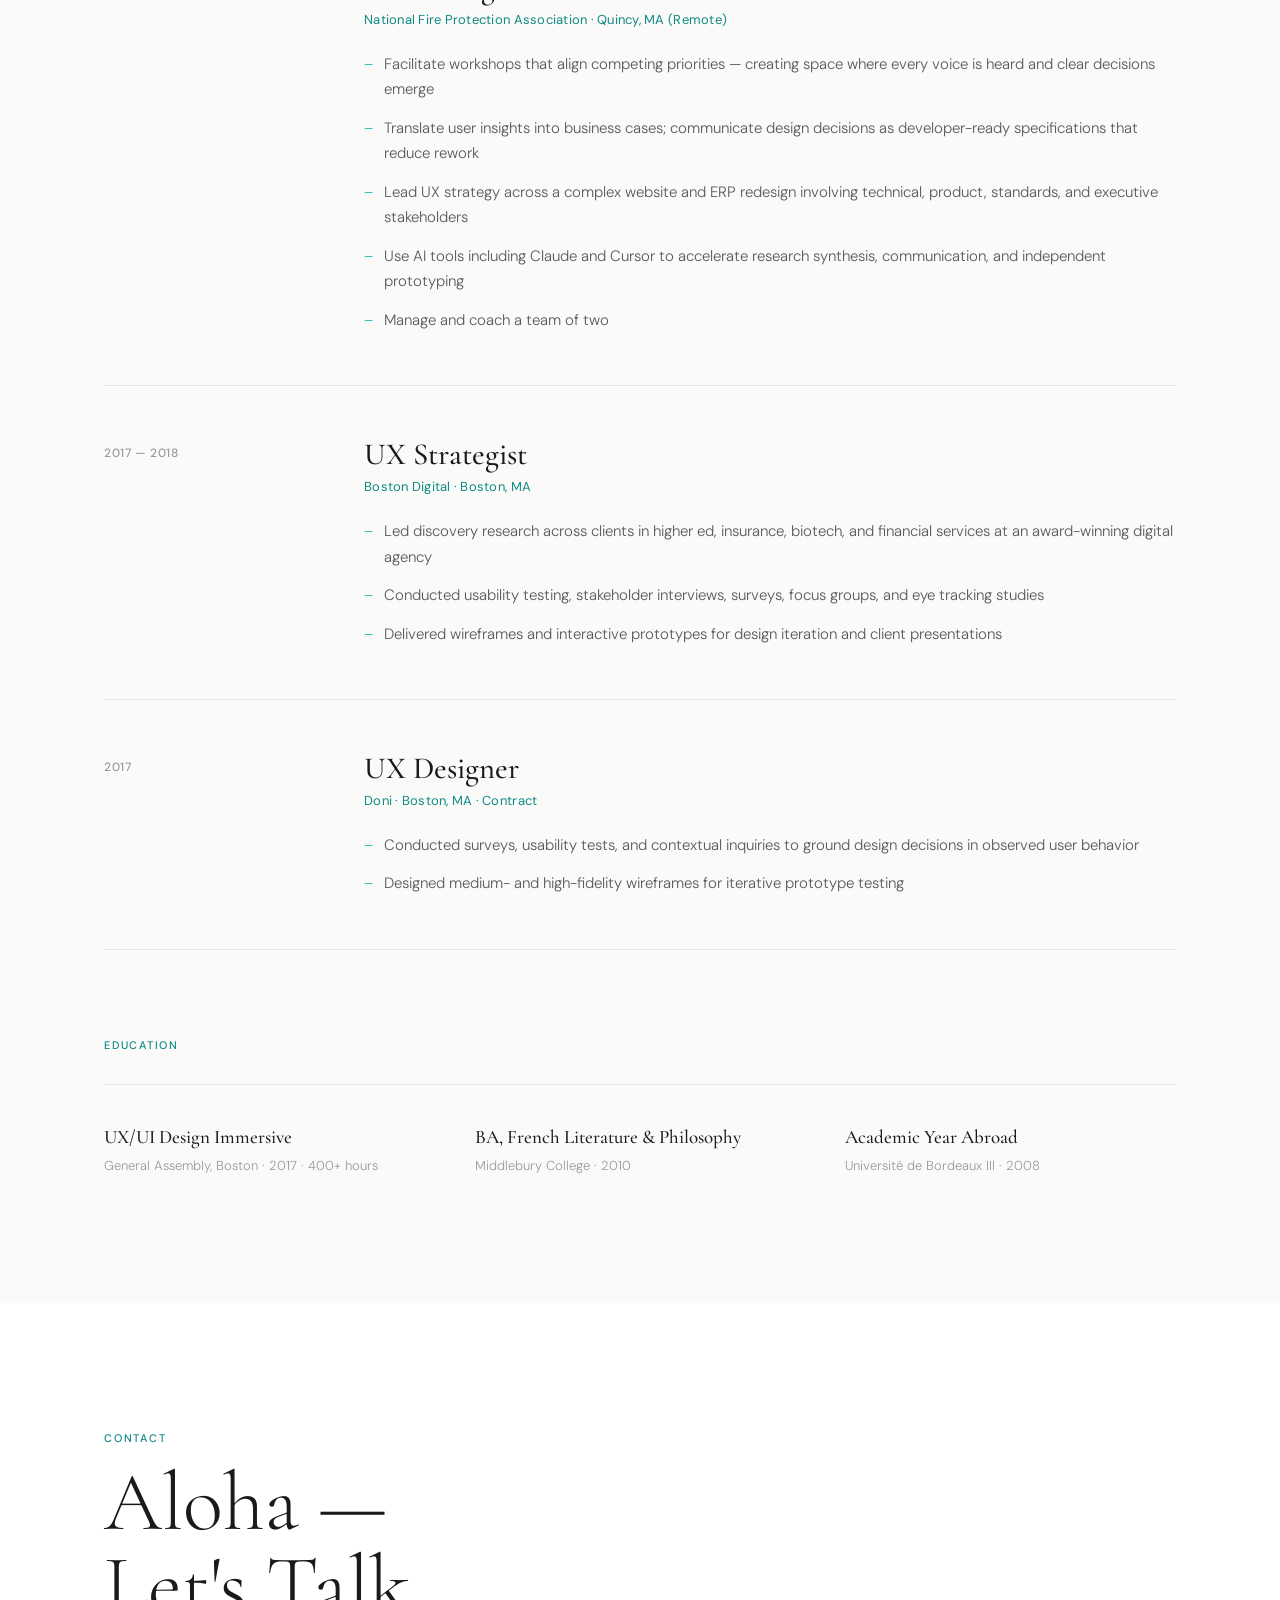
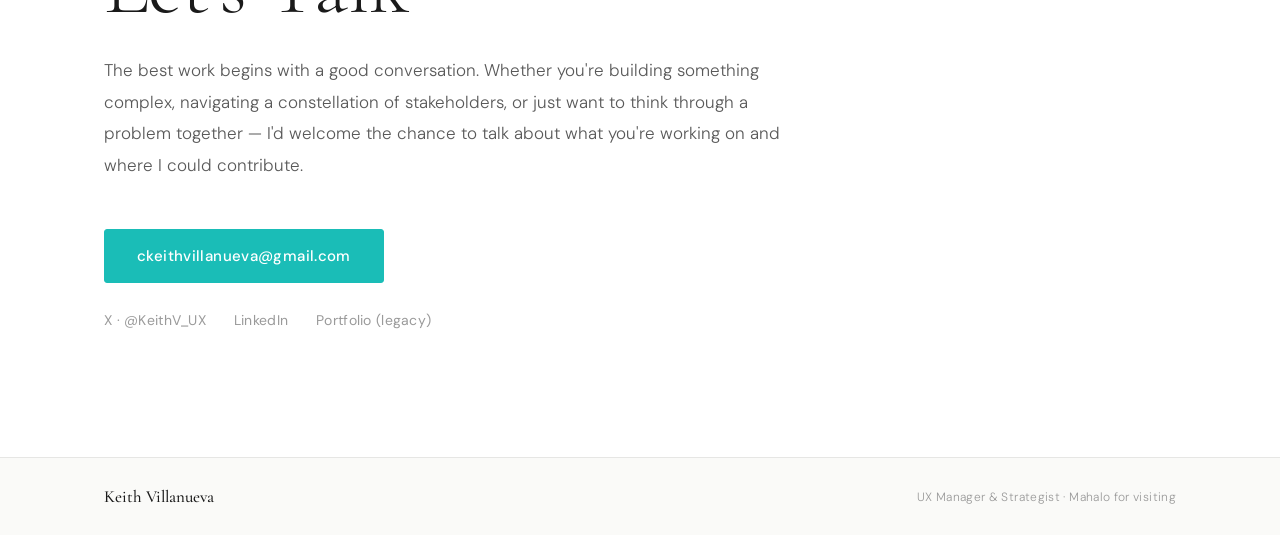
==== commit 045424f5: "Add case study pages and update work section Replaces placeholder work cards with two live case stud" ====
--- a/index.html
+++ b/index.html
@@ -107,64 +107,47 @@
       <div class="work__header fade-up">
         <div class="section-label">Selected Work</div>
         <h2 class="section-title">The Problems<br>Worth Solving</h2>
-        <p class="section-intro">Detailed case studies are available upon request. What follows is a window into the work.</p>
-      </div>
-
-      <div class="work__grid">
+        <p class="section-intro">Full case studies available to explore — each one a window into the research, the decisions, and the work.</p>
+      </div>
+
+      <div class="work__grid work__grid--two">
 
         <article class="case-card fade-up">
           <div class="case-card__number">01</div>
           <div class="case-card__tags">
-            <span class="tag">Platform Design</span>
-            <span class="tag">Strategy</span>
-            <span class="tag">Research</span>
-          </div>
-          <h3 class="case-card__title">NFPA Platform Overhaul</h3>
-          <p class="case-card__org">National Fire Protection Association · 2018–Present</p>
-          <p class="case-card__desc">A mission-critical platform serving fire safety professionals whose work carries real-world consequences. Led UX strategy from discovery through release across a complex web of technical, product, standards, and executive stakeholders — each with a different definition of done, and a legitimate claim on the outcome.</p>
+            <span class="tag">User Research</span>
+            <span class="tag">Usability Testing</span>
+            <span class="tag">Prototyping</span>
+          </div>
+          <h3 class="case-card__title">Gen Z FinTech App</h3>
+          <p class="case-card__org">Doni Inc. · 2017</p>
+          <p class="case-card__desc">UX research and iterative design for a fintech app helping Gen Z users fundraise from their networks for personal goals. Three rounds of usability testing — from paper prototype to high-fidelity — validated a set of new features designed to increase engagement and return rate.</p>
           <div class="case-card__outcomes">
-            <span class="outcome">Workshop facilitation across 5+ stakeholder groups</span>
-            <span class="outcome">Full research-to-handoff ownership</span>
-            <span class="outcome">Service blueprints &amp; interaction models</span>
-            <span class="outcome">Team management &amp; coaching</span>
-          </div>
-          <a href="#contact" class="case-card__cta">Request Case Study →</a>
+            <span class="outcome">Heuristic evaluation across 10 Nielsen criteria</span>
+            <span class="outcome">Survey of 23 Gen Z users</span>
+            <span class="outcome">3 rounds of usability testing</span>
+            <span class="outcome">User-validated Home Screen, Friends &amp; Video features</span>
+          </div>
+          <a href="case-study-doni.html" class="case-card__cta">View Case Study →</a>
         </article>
 
-        <article class="case-card fade-up">
+        <article class="case-card case-card--accent fade-up">
           <div class="case-card__number">02</div>
           <div class="case-card__tags">
-            <span class="tag">Discovery Research</span>
-            <span class="tag">Multi-Industry</span>
-            <span class="tag">Usability</span>
-          </div>
-          <h3 class="case-card__title">Enterprise Discovery Research</h3>
-          <p class="case-card__org">Boston Digital · 2017–2018</p>
-          <p class="case-card__desc">Discovery research across clients in higher ed, insurance, biotech, and financial services at an award-winning digital agency. The methodology was comprehensive: user interviews, usability testing, eye tracking, heat mapping, focus groups, surveys. Each study designed to surface what stakeholders assumed they already knew.</p>
+            <span class="tag">User Research</span>
+            <span class="tag">Competitive Analysis</span>
+            <span class="tag">Contextual Inquiry</span>
+          </div>
+          <h3 class="case-card__title">Restaurant POS Systems</h3>
+          <p class="case-card__org">Independent Research · 2017</p>
+          <p class="case-card__desc">Applied UX research methodology to the restaurant POS landscape. Competitive analysis, surveys, user interviews, and on-site contextual inquiry at a 5-star resort surfaced the gap between how systems are built and how staff actually use them under pressure.</p>
           <div class="case-card__outcomes">
-            <span class="outcome">Eye tracking &amp; behavioral session analysis</span>
-            <span class="outcome">Multi-industry research methodology</span>
-            <span class="outcome">Interactive prototypes for client validation</span>
-          </div>
-          <a href="#contact" class="case-card__cta">Request Case Study →</a>
-        </article>
-
-        <article class="case-card case-card--accent fade-up">
-          <div class="case-card__number">03</div>
-          <div class="case-card__tags">
-            <span class="tag">AI Tooling</span>
-            <span class="tag">Process Design</span>
-            <span class="tag">Research Synthesis</span>
-          </div>
-          <h3 class="case-card__title">AI-Augmented UX Research</h3>
-          <p class="case-card__org">Ongoing Practice · 2023–Present</p>
-          <p class="case-card__desc">What changes when the cost of an answer drops? I've been building an answer to that question by integrating Claude and Cursor into daily UX work — accelerating synthesis, documentation, and independent prototyping. The goal isn't automation. It's freeing up the strategic and relational judgment that no tool can replicate.</p>
-          <div class="case-card__outcomes">
-            <span class="outcome">Rapid research synthesis pipelines</span>
-            <span class="outcome">AI-assisted design documentation</span>
-            <span class="outcome">Independent prototyping at speed</span>
-          </div>
-          <a href="#contact" class="case-card__cta">Let's Discuss →</a>
+            <span class="outcome">Competitive analysis of 4 POS systems</span>
+            <span class="outcome">Survey of 23 restaurant staff</span>
+            <span class="outcome">Contextual inquiry at Wequassett Resort</span>
+            <span class="outcome">Key insight: speed and click-reduction above all else</span>
+          </div>
+          <a href="case-study-pos.html" class="case-card__cta">View Case Study →</a>
         </article>
 
       </div>
--- a/style.css
+++ b/style.css
@@ -525,6 +525,10 @@
   gap: 2px;
 }
 
+.work__grid--two {
+  grid-template-columns: repeat(2, 1fr);
+}
+
 .case-card {
   background: var(--surface);
   padding: 48px 40px;
@@ -936,7 +940,6 @@
 
 /* Stagger children inside a visible parent */
 .work__grid .case-card.is-visible:nth-child(2) { transition-delay: 0.1s; }
-.work__grid .case-card.is-visible:nth-child(3) { transition-delay: 0.2s; }
 
 .skills__grid .skills__group.is-visible:nth-child(2) { transition-delay: 0.1s; }
 .skills__grid .skills__group.is-visible:nth-child(3) { transition-delay: 0.2s; }
@@ -1060,6 +1063,426 @@
   .btn { width: 100%; justify-content: center; }
 }
 
+/* ============================================
+   16. Case Study Pages
+   ============================================ */
+.cs-hero {
+  padding: calc(var(--section-pad) + 80px) 0 var(--section-pad);
+  background: var(--surface);
+  border-bottom: 1px solid var(--border);
+}
+
+.cs-hero__back {
+  display: inline-flex;
+  align-items: center;
+  gap: 8px;
+  font-size: 13px;
+  font-weight: 500;
+  color: var(--text-muted);
+  letter-spacing: 0.03em;
+  margin-bottom: 48px;
+  transition: color var(--ease-fast);
+}
+.cs-hero__back:hover { color: var(--teal-dark); }
+
+.cs-hero__tags {
+  display: flex;
+  flex-wrap: wrap;
+  gap: 6px;
+  margin-bottom: 24px;
+}
+
+.cs-hero__title {
+  font-family: var(--font-display);
+  font-size: clamp(40px, 6vw, 80px);
+  font-weight: 400;
+  line-height: 1.05;
+  color: var(--text-primary);
+  margin-bottom: 16px;
+}
+
+.cs-hero__org {
+  font-size: 14px;
+  font-weight: 400;
+  color: var(--teal-dark);
+  letter-spacing: 0.03em;
+  margin-bottom: 40px;
+}
+
+.cs-meta {
+  display: flex;
+  flex-wrap: wrap;
+  gap: 48px;
+  padding-top: 40px;
+  border-top: 1px solid var(--border);
+}
+
+.cs-meta__item {
+  display: flex;
+  flex-direction: column;
+  gap: 5px;
+}
+
+.cs-meta__label {
+  font-size: 10px;
+  font-weight: 500;
+  letter-spacing: 0.13em;
+  text-transform: uppercase;
+  color: var(--text-muted);
+}
+
+.cs-meta__value {
+  font-size: 14px;
+  font-weight: 400;
+  color: var(--text-primary);
+  line-height: 1.55;
+}
+
+.cs-body {
+  padding: var(--section-pad) 0;
+  background: var(--bg);
+}
+
+.cs-layout {
+  display: grid;
+  grid-template-columns: 200px 1fr;
+  gap: 80px;
+  align-items: start;
+}
+
+.cs-toc {
+  position: sticky;
+  top: 100px;
+}
+
+.cs-toc__label {
+  font-size: 10px;
+  font-weight: 500;
+  letter-spacing: 0.13em;
+  text-transform: uppercase;
+  color: var(--text-muted);
+  margin-bottom: 20px;
+  display: block;
+}
+
+.cs-toc__list {
+  display: flex;
+  flex-direction: column;
+  gap: 14px;
+}
+
+.cs-toc__link {
+  font-size: 13px;
+  font-weight: 400;
+  color: var(--text-muted);
+  line-height: 1.4;
+  transition: color var(--ease-fast);
+}
+.cs-toc__link:hover { color: var(--teal-dark); }
+
+.cs-content {
+  max-width: 700px;
+}
+
+.cs-section {
+  margin-bottom: 72px;
+  padding-bottom: 72px;
+  border-bottom: 1px solid var(--border-light);
+}
+.cs-section:last-child {
+  border-bottom: none;
+  margin-bottom: 0;
+  padding-bottom: 0;
+}
+
+.cs-section__label {
+  font-size: 10px;
+  font-weight: 500;
+  letter-spacing: 0.16em;
+  text-transform: uppercase;
+  color: var(--teal-dark);
+  margin-bottom: 12px;
+  display: block;
+}
+
+.cs-section__title {
+  font-family: var(--font-display);
+  font-size: clamp(26px, 3vw, 38px);
+  font-weight: 400;
+  color: var(--text-primary);
+  margin-bottom: 24px;
+  line-height: 1.15;
+}
+
+.cs-subsection-title {
+  font-family: var(--font-body);
+  font-size: 13px;
+  font-weight: 500;
+  letter-spacing: 0.08em;
+  text-transform: uppercase;
+  color: var(--text-secondary);
+  margin: 36px 0 14px;
+}
+
+.cs-section p {
+  font-size: 16px;
+  line-height: 1.85;
+  color: var(--text-secondary);
+  font-weight: 300;
+  margin-bottom: 20px;
+}
+.cs-section p:last-child { margin-bottom: 0; }
+
+.cs-quote {
+  border-left: 2px solid var(--teal);
+  padding: 16px 24px;
+  margin: 28px 0;
+  background: var(--surface);
+  border-radius: 0 3px 3px 0;
+}
+
+.cs-quote__text {
+  font-family: var(--font-display);
+  font-size: 20px;
+  font-weight: 400;
+  font-style: italic;
+  color: var(--text-primary);
+  line-height: 1.55;
+  margin-bottom: 8px !important;
+}
+
+.cs-quote__attr {
+  font-size: 12px;
+  font-weight: 500;
+  color: var(--text-muted);
+  letter-spacing: 0.06em;
+}
+
+.cs-list {
+  display: flex;
+  flex-direction: column;
+  gap: 12px;
+  margin: 20px 0;
+}
+
+.cs-list li {
+  font-size: 15px;
+  font-weight: 300;
+  color: var(--text-secondary);
+  line-height: 1.65;
+  padding-left: 20px;
+  position: relative;
+}
+.cs-list li::before {
+  content: '–';
+  position: absolute;
+  left: 0;
+  color: var(--teal);
+}
+
+.cs-findings {
+  display: grid;
+  grid-template-columns: 1fr 1fr;
+  gap: 2px;
+  margin: 28px 0;
+}
+
+.cs-findings__group {
+  background: var(--surface);
+  padding: 28px 32px;
+}
+.cs-findings__group--good { border-top: 3px solid var(--teal); }
+.cs-findings__group--bad  { border-top: 3px solid var(--border); }
+
+.cs-findings__title {
+  font-size: 10px;
+  font-weight: 500;
+  letter-spacing: 0.13em;
+  text-transform: uppercase;
+  color: var(--text-muted);
+  margin-bottom: 16px;
+}
+
+.cs-table {
+  width: 100%;
+  border-collapse: collapse;
+  margin: 24px 0;
+  font-size: 14px;
+}
+
+.cs-table th {
+  text-align: left;
+  font-size: 10px;
+  font-weight: 500;
+  letter-spacing: 0.1em;
+  text-transform: uppercase;
+  color: var(--text-muted);
+  padding: 12px 16px;
+  border-bottom: 1px solid var(--border);
+  background: var(--surface-alt);
+}
+
+.cs-table td {
+  padding: 14px 16px;
+  font-size: 14px;
+  font-weight: 300;
+  color: var(--text-secondary);
+  line-height: 1.6;
+  border-bottom: 1px solid var(--border-light);
+  vertical-align: top;
+  background: var(--surface);
+}
+.cs-table tr:last-child td { border-bottom: none; }
+
+.cs-stat {
+  display: flex;
+  flex-direction: column;
+  gap: 4px;
+  padding: 24px 28px;
+  background: var(--surface);
+  border-left: 3px solid var(--teal);
+}
+
+.cs-stat__number {
+  font-family: var(--font-display);
+  font-size: 40px;
+  font-weight: 400;
+  color: var(--teal-dark);
+  line-height: 1;
+}
+
+.cs-stat__label {
+  font-size: 13px;
+  font-weight: 300;
+  color: var(--text-secondary);
+  line-height: 1.5;
+}
+
+.cs-stats-row {
+  display: flex;
+  gap: 2px;
+  margin: 24px 0;
+}
+.cs-stats-row .cs-stat { flex: 1; }
+
+.cs-hero-image {
+  width: 100%;
+  max-height: 420px;
+  object-fit: cover;
+  object-position: center;
+  display: block;
+  border-bottom: 1px solid var(--border);
+}
+
+.cs-img {
+  width: 100%;
+  display: block;
+  border-radius: 3px;
+  margin: 28px 0 8px;
+}
+
+.cs-img--contained {
+  max-width: 480px;
+}
+
+.cs-img-caption {
+  font-size: 12px;
+  font-weight: 400;
+  color: var(--text-muted);
+  letter-spacing: 0.03em;
+  line-height: 1.5;
+  margin-bottom: 20px;
+}
+
+.cs-img-group {
+  display: grid;
+  grid-template-columns: 1fr 1fr;
+  gap: 12px;
+  margin: 28px 0;
+}
+
+.cs-img-group figure,
+.cs-img-group-3 figure {
+  margin: 0;
+}
+
+.cs-img-group-3 {
+  display: grid;
+  grid-template-columns: repeat(3, 1fr);
+  gap: 12px;
+  margin: 28px 0;
+}
+
+.cs-img-group figure img,
+.cs-img-group-3 figure img {
+  width: 100%;
+  display: block;
+  border-radius: 3px;
+}
+
+.cs-img-group figcaption,
+.cs-img-group-3 figcaption {
+  font-size: 11px;
+  color: var(--text-muted);
+  margin-top: 6px;
+  text-align: center;
+}
+
+.cs-participants {
+  display: grid;
+  grid-template-columns: repeat(4, 1fr);
+  gap: 20px;
+  margin: 28px 0;
+}
+
+.cs-participant {
+  display: flex;
+  flex-direction: column;
+  align-items: center;
+  gap: 8px;
+  text-align: center;
+}
+
+.cs-participant img {
+  width: 80px;
+  height: 80px;
+  border-radius: 50%;
+  object-fit: cover;
+  display: block;
+}
+
+.cs-participant__name {
+  font-size: 12px;
+  font-weight: 500;
+  color: var(--text-secondary);
+}
+
+.cs-inline-img {
+  float: right;
+  width: 120px;
+  height: 120px;
+  border-radius: 50%;
+  object-fit: cover;
+  object-position: center top;
+  margin: 0 0 16px 28px;
+}
+
+@media (max-width: 900px) {
+  .cs-layout {
+    grid-template-columns: 1fr;
+    gap: 0;
+  }
+  .cs-toc { display: none; }
+  .cs-findings { grid-template-columns: 1fr; }
+  .cs-stats-row { flex-direction: column; }
+  .cs-content { max-width: 100%; }
+  .cs-img-group,
+  .cs-img-group-3 { grid-template-columns: 1fr; }
+  .cs-participants { grid-template-columns: repeat(2, 1fr); }
+  .cs-inline-img { float: none; display: block; margin: 0 auto 20px; }
+}
+
+
 /* — Small mobile — */
 @media (max-width: 400px) {
   .hero__name {
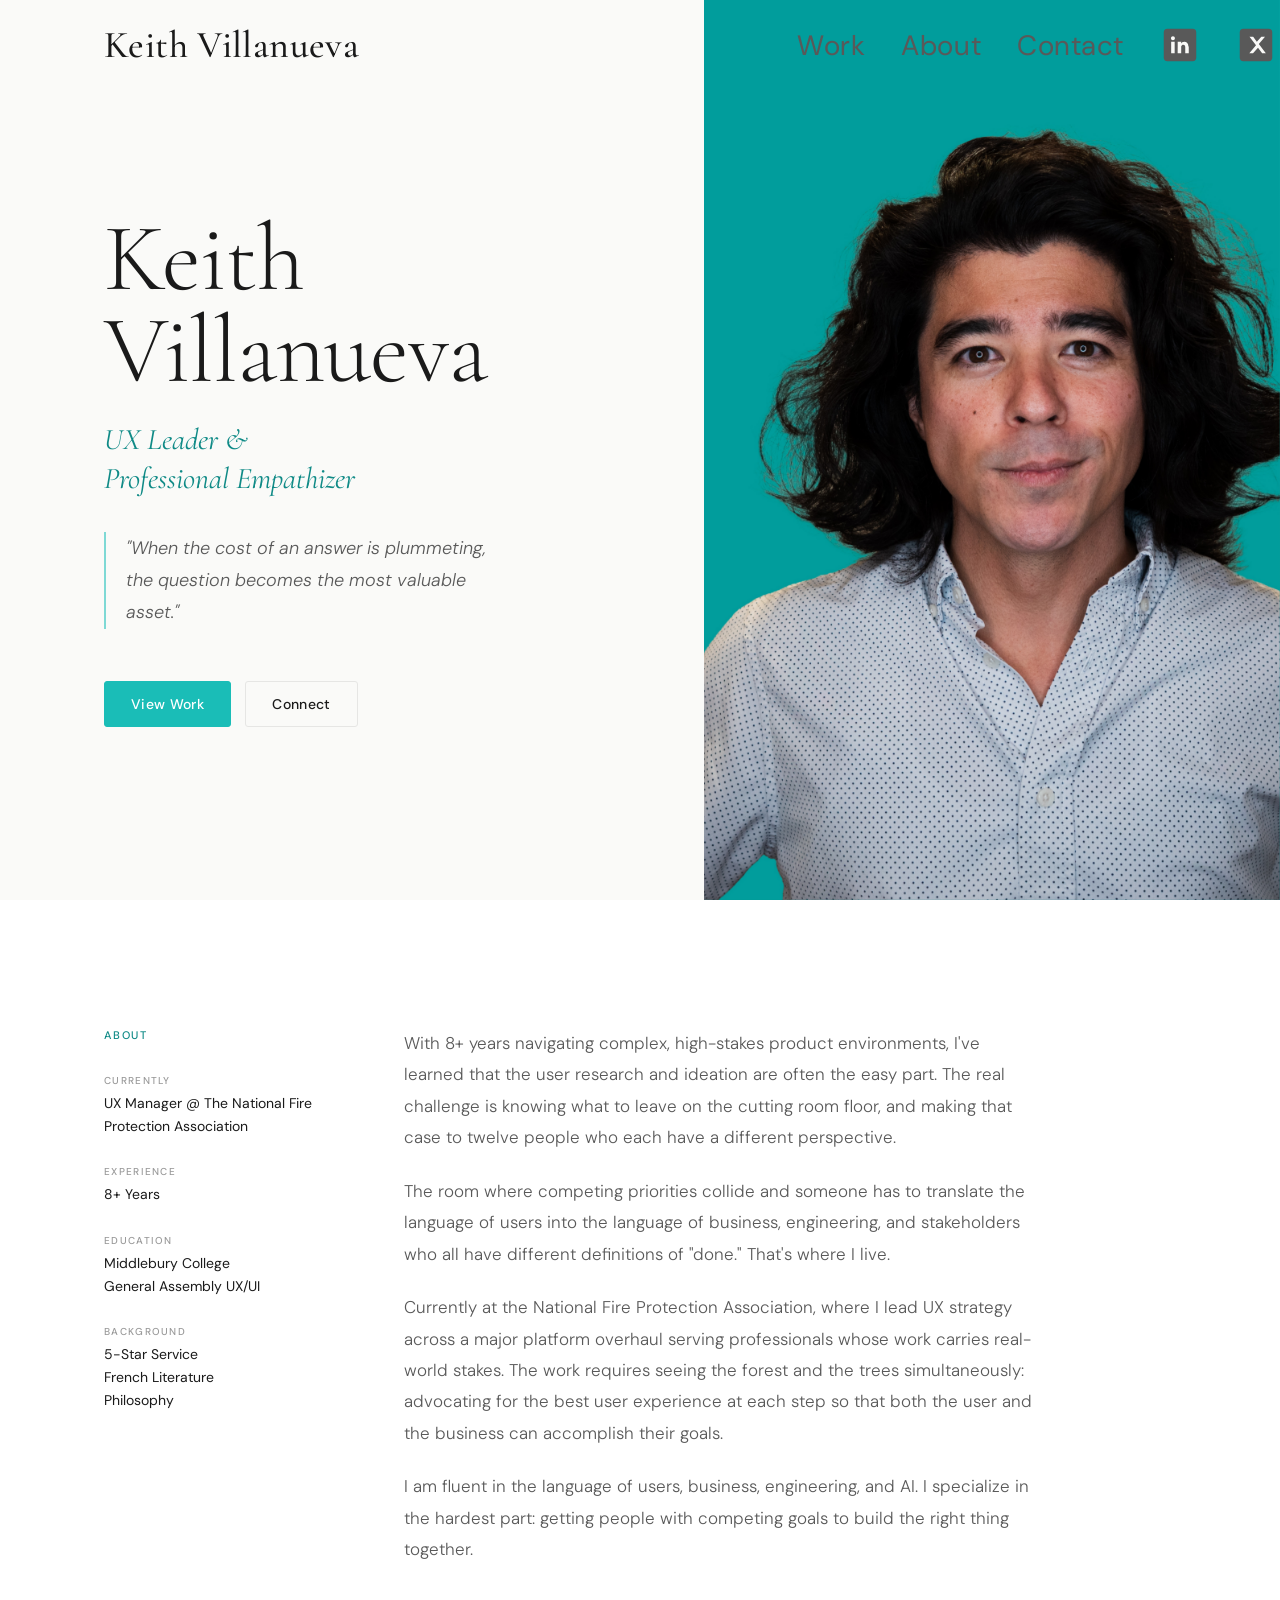
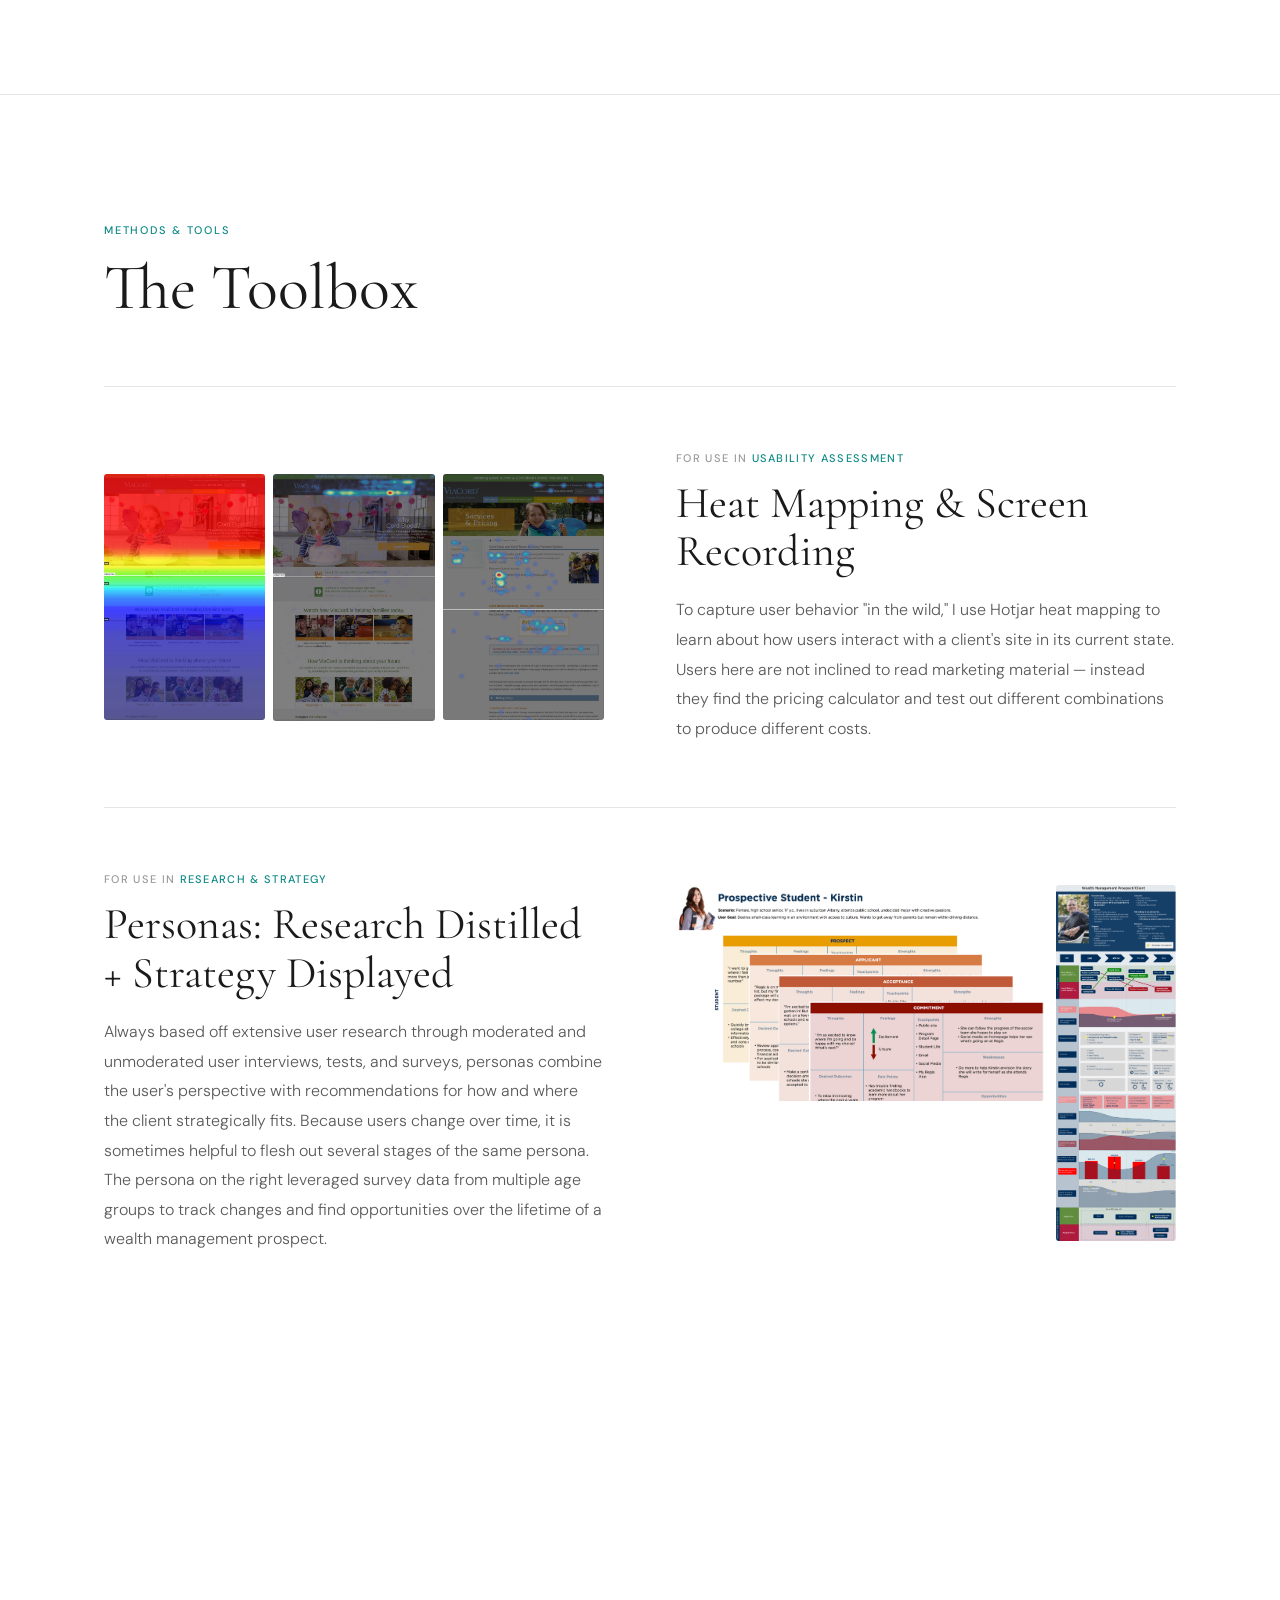
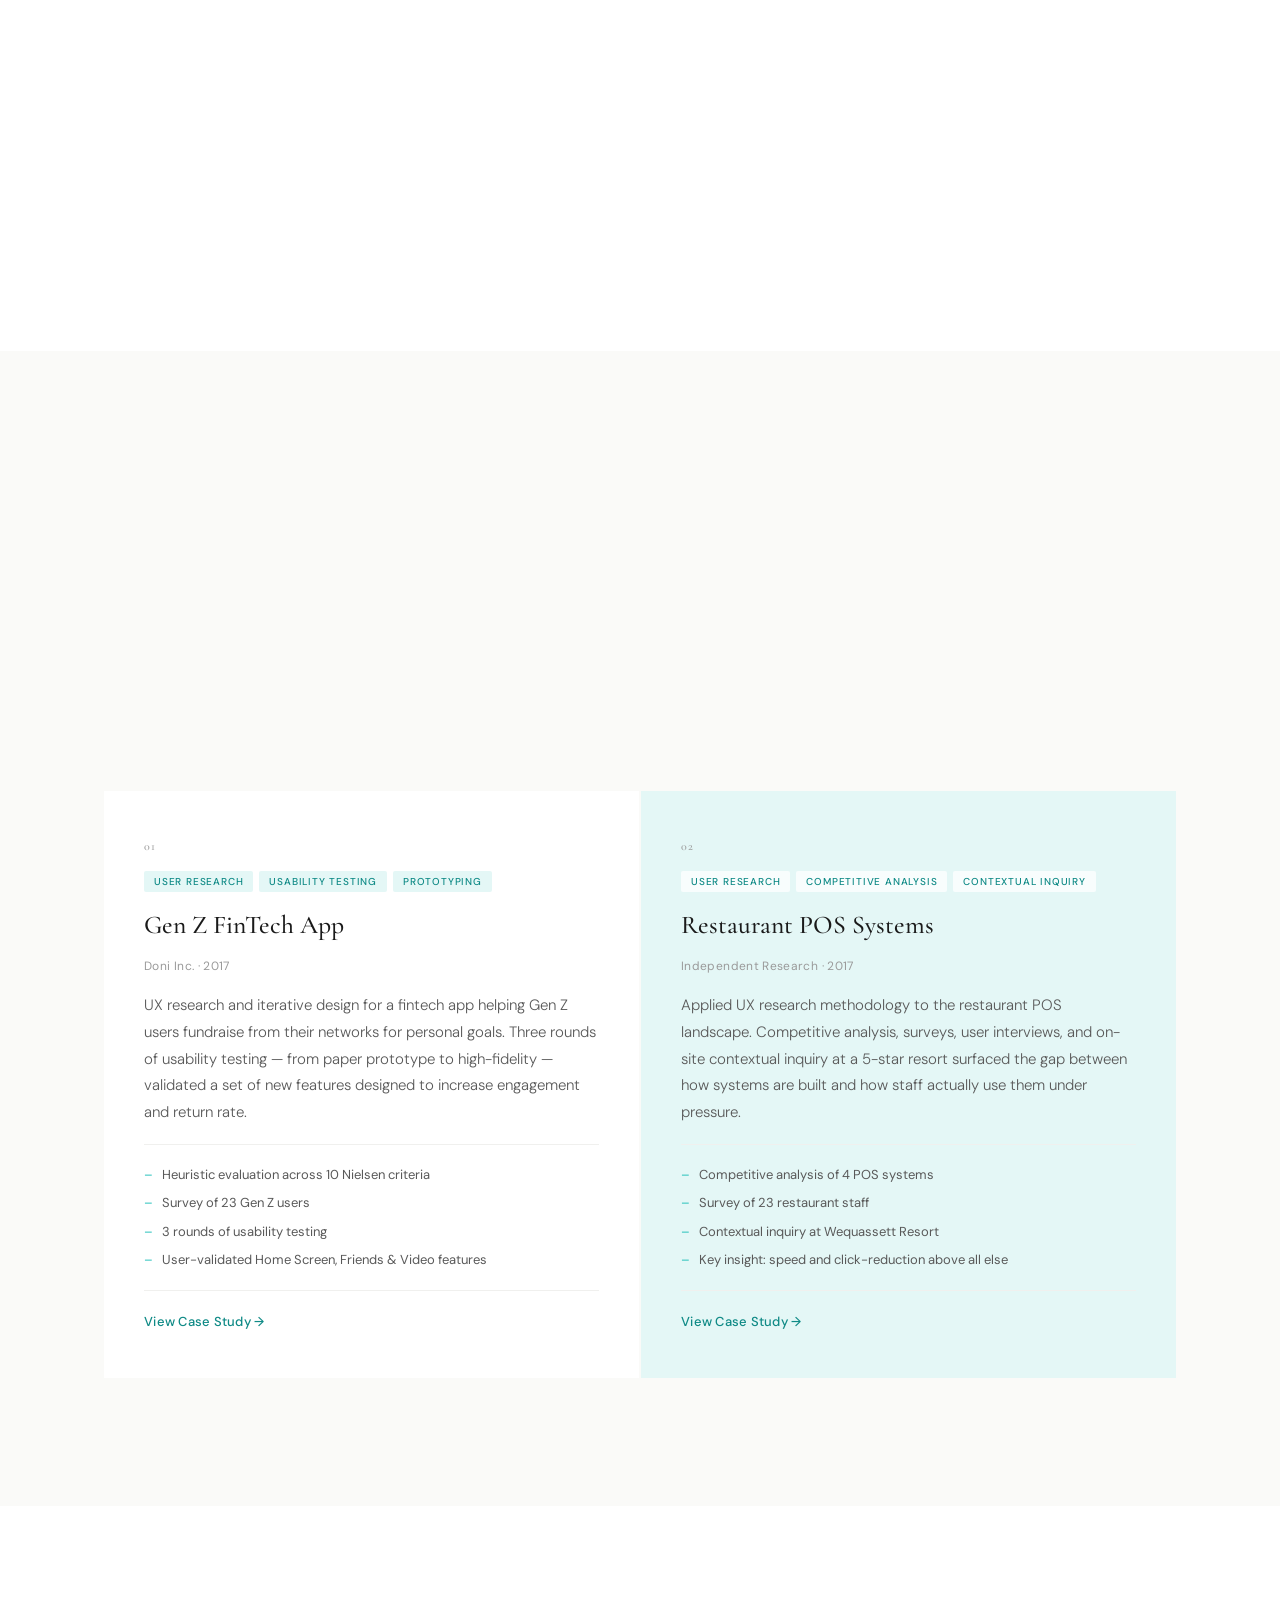
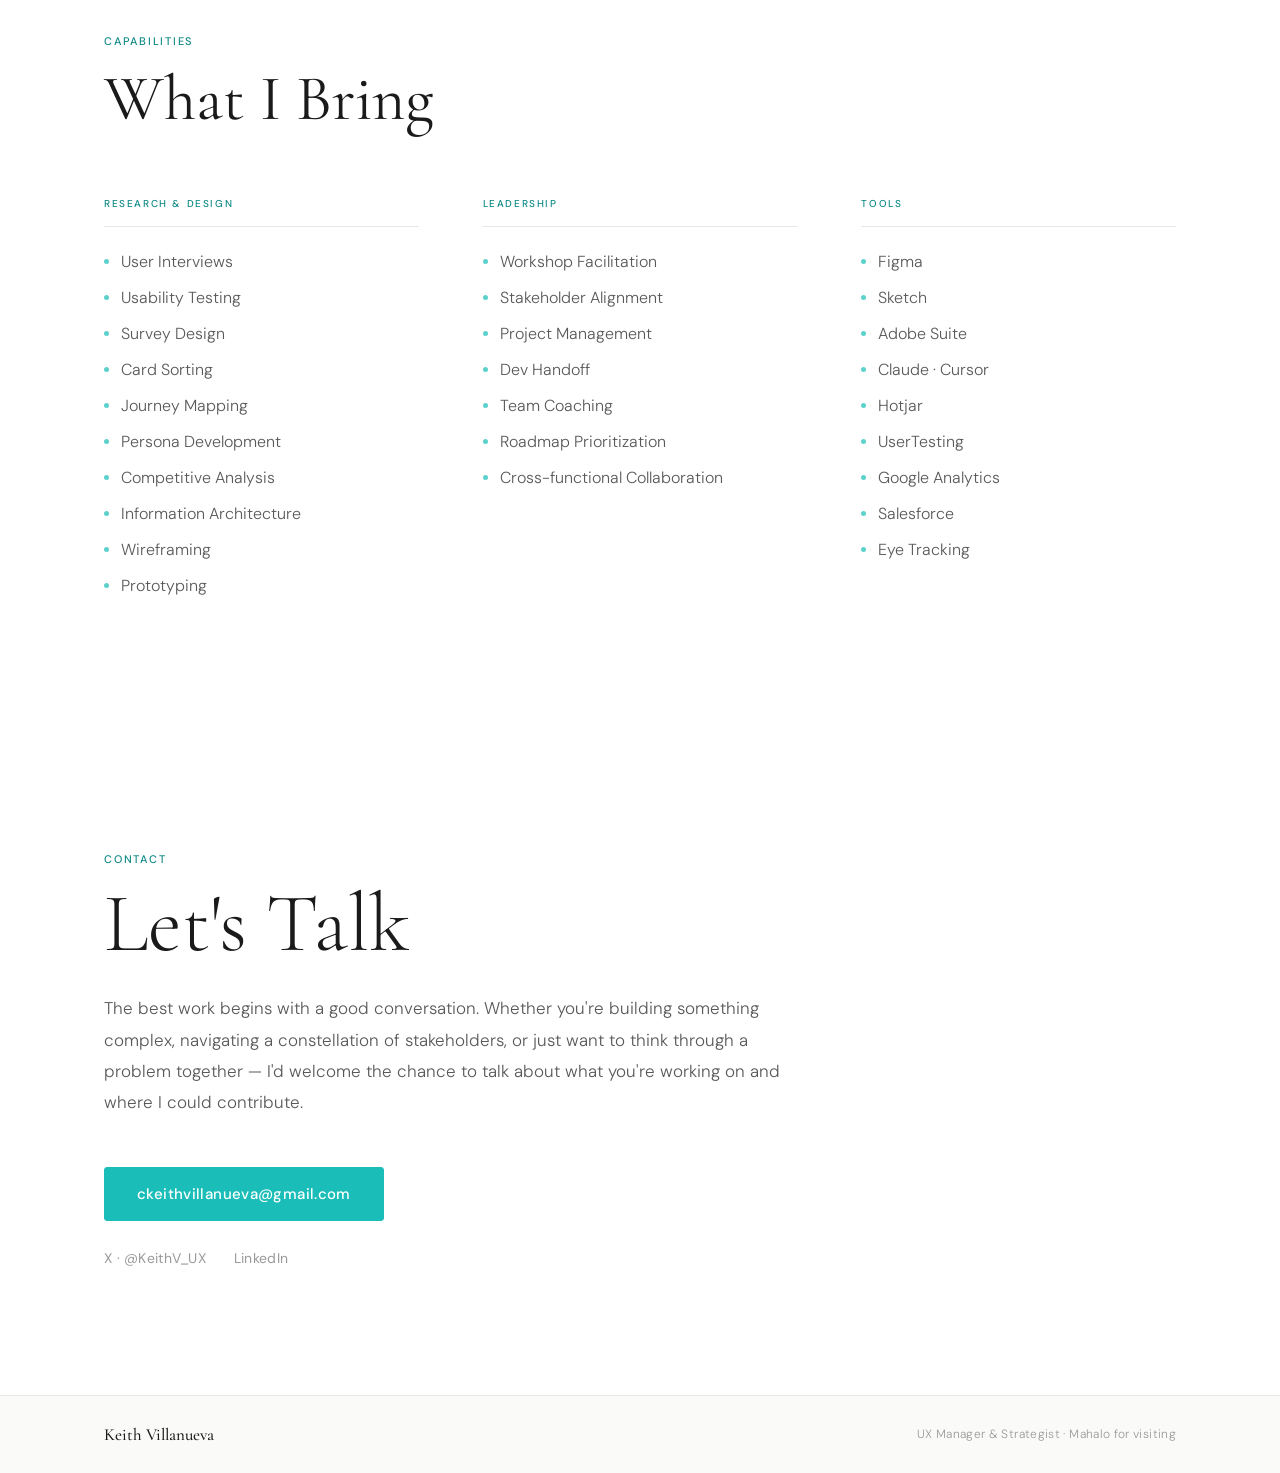
==== commit b7c51453: "Refine homepage content, navigation, and toolbox presentation. This updates hero/about/contact copy " ====
--- a/index.html
+++ b/index.html
@@ -24,8 +24,19 @@
       <div class="nav__links" id="navLinks">
         <a href="#work" class="nav__link">Work</a>
         <a href="#about" class="nav__link">About</a>
-        <a href="#experience" class="nav__link">Experience</a>
         <a href="#contact" class="nav__link">Contact</a>
+        <a href="https://www.linkedin.com/in/ckeithvillanueva" class="nav__social-link" target="_blank" rel="noopener noreferrer" aria-label="LinkedIn">
+          <svg viewBox="0 0 24 24" aria-hidden="true">
+            <rect x="2.25" y="2.25" width="19.5" height="19.5" rx="2.2"></rect>
+            <path d="M8.8 10.1V17H6.7v-6.9H8.8ZM8.95 7.95c0 .67-.5 1.2-1.2 1.2-.67 0-1.17-.53-1.17-1.2 0-.69.52-1.22 1.2-1.22.68 0 1.17.53 1.17 1.22ZM17.25 12.95V17h-2.1v-3.65c0-.92-.33-1.55-1.17-1.55-.64 0-1.02.43-1.19.84-.06.15-.07.36-.07.57V17h-2.1s.03-6.24 0-6.89h2.1v.98c.28-.43.78-1.05 1.9-1.05 1.39 0 2.43.91 2.43 2.86Z"></path>
+          </svg>
+        </a>
+        <a href="https://x.com/KeithV_UX" class="nav__social-link" target="_blank" rel="noopener noreferrer" aria-label="X">
+          <svg viewBox="0 0 24 24" aria-hidden="true">
+            <rect x="2.25" y="2.25" width="19.5" height="19.5" rx="2.2"></rect>
+            <path d="M8.1 7h2.2l2.2 3.1L15.2 7h2.2l-3.7 4.4L17.9 17h-2.2l-2.5-3.4L10.2 17H8l4-4.8L8.1 7Z"></path>
+          </svg>
+        </a>
       </div>
       <button class="nav__toggle" id="navToggle" aria-label="Toggle navigation">
         <span></span>
@@ -39,10 +50,6 @@
   <section class="hero" id="hero">
     <div class="hero__content">
       <div class="hero__text">
-        <div class="hero__badge">
-          <span class="hero__badge-dot"></span>
-          Available for Work
-        </div>
         <h1 class="hero__name">Keith<br>Villanueva</h1>
         <p class="hero__title">UX Leader &amp;<br>Professional Empathizer</p>
         <blockquote class="hero__quote">
@@ -50,7 +57,7 @@
         </blockquote>
         <div class="hero__actions">
           <a href="#work" class="btn btn--primary">View Work</a>
-          <a href="#contact" class="btn btn--ghost">Say Aloha</a>
+          <a href="#contact" class="btn btn--ghost">Connect</a>
         </div>
       </div>
     </div>
@@ -70,11 +77,7 @@
           <div class="about__meta">
             <div class="about__detail">
               <span class="about__detail-label">Currently</span>
-              <span class="about__detail-value">UX Manager<br>National Fire Protection Association</span>
-            </div>
-            <div class="about__detail">
-              <span class="about__detail-label">Location</span>
-              <span class="about__detail-value">Quincy, MA<br>(Remote)</span>
+              <span class="about__detail-value">UX Manager @ The National Fire Protection Association</span>
             </div>
             <div class="about__detail">
               <span class="about__detail-label">Experience</span>
@@ -86,18 +89,67 @@
             </div>
             <div class="about__detail">
               <span class="about__detail-label">Background</span>
-              <span class="about__detail-value">French Literature<br>&amp; Philosophy</span>
+              <span class="about__detail-value">5-Star Service<br>French Literature<br>Philosophy</span>
             </div>
           </div>
         </div>
         <div class="about__body fade-up">
-          <p class="about__lead">There's a moment in every project where the real work begins — not in the research, not in the wireframes, but in the room.</p>
+          <p>With 8+ years navigating complex, high-stakes product environments, I've learned that the user research and ideation are often the easy part. The real challenge is knowing what to leave on the cutting room floor, and making that case to twelve people who each have a different perspective.</p>
           <p>The room where competing priorities collide and someone has to translate the language of users into the language of business, engineering, and stakeholders who all have different definitions of "done." That's where I live.</p>
-          <p>With 8+ years navigating complex, high-stakes product environments, I've learned that the user research and ideation are often the easy part. The real challenge is knowing what to leave on the cutting room floor — and making that case to twelve people who each have a different answer.</p>
           <p>Currently at the National Fire Protection Association, where I lead UX strategy across a major platform overhaul serving professionals whose work carries real-world stakes. The work requires seeing the forest and the trees simultaneously: advocating for the best user experience at each step so that both the user and the business can accomplish their goals.</p>
-          <p>I am fluent in the language of users, business, engineering, and AI. I specialize in the hardest part: <em>getting people with competing goals to build the right thing together.</em></p>
-        </div>
-      </div>
+          <p>I am fluent in the language of users, business, engineering, and AI. I specialize in the hardest part: getting people with competing goals to build the right thing together.</p>
+        </div>
+      </div>
+    </div>
+  </section>
+
+  <!-- ===================== TOOLBOX ===================== -->
+  <section class="toolbox" id="toolbox">
+    <div class="container">
+      <div class="toolbox__header fade-up">
+        <div class="section-label">Methods &amp; Tools</div>
+        <h2 class="section-title">The Toolbox</h2>
+      </div>
+
+      <!-- Heat Mapping -->
+      <div class="toolbox__item toolbox__item--flip fade-up">
+        <div class="toolbox__text">
+          <p class="toolbox__use-in">for use in <span class="toolbox__use-in-topic">Usability Assessment</span></p>
+          <h3 class="toolbox__title">Heat Mapping &amp; Screen Recording</h3>
+          <p class="toolbox__desc">To capture user behavior "in the wild," I use Hotjar heat mapping to learn about how users interact with a client's site in its current state. Users here are not inclined to read marketing material — instead they find the pricing calculator and test out different combinations to produce different costs.</p>
+        </div>
+        <div class="toolbox__media toolbox__media--trio">
+          <img src="Image%20Assets/Heatmap_1.png" alt="Heat map 1">
+          <img src="Image%20Assets/Heatmap_2.png" alt="Heat map 2">
+          <img src="Image%20Assets/Heatmap_3.png" alt="Heat map 3">
+        </div>
+      </div>
+
+      <!-- Personas -->
+      <div class="toolbox__item fade-up">
+        <div class="toolbox__text">
+          <p class="toolbox__use-in">for use in <span class="toolbox__use-in-topic">Research &amp; Strategy</span></p>
+          <h3 class="toolbox__title">Personas: Research Distilled + Strategy Displayed</h3>
+          <p class="toolbox__desc">Always based off extensive user research through moderated and unmoderated user interviews, tests, and surveys, personas combine the user's perspective with recommendations for how and where the client strategically fits. Because users change over time, it is sometimes helpful to flesh out several stages of the same persona. The persona on the right leveraged survey data from multiple age groups to track changes and find opportunities over the lifetime of a wealth management prospect.</p>
+        </div>
+        <div class="toolbox__media toolbox__media--duo">
+          <img src="Image%20Assets/Persona_Image.png" alt="Sample persona document">
+          <img src="Image%20Assets/Personas/WMAgeSplitPrint.png" alt="Wealth management persona age split data">
+        </div>
+      </div>
+
+      <!-- Stakeholder Workshops -->
+      <div class="toolbox__item fade-up">
+        <div class="toolbox__text">
+          <p class="toolbox__use-in">for use in <span class="toolbox__use-in-topic">Facilitation &amp; Alignment</span></p>
+          <h3 class="toolbox__title">Stakeholder Workshops</h3>
+          <p class="toolbox__desc">There's a moment in every project where the work ramps up just as you think you're out of the woods - not in the research, not in the wireframes, but in the room with a constellation of stakeholders. I lean on the same empathy that powers my user interviews to bring business interests together to achieve a singular goal with their users.</p>
+        </div>
+        <div class="toolbox__media">
+          <img src="Image%20Assets/Facilitation_Stickies.jpg" alt="Stakeholder workshop notes and stickies">
+        </div>
+      </div>
+
     </div>
   </section>
 
@@ -150,19 +202,6 @@
           <a href="case-study-pos.html" class="case-card__cta">View Case Study →</a>
         </article>
 
-      </div>
-    </div>
-  </section>
-
-  <!-- ===================== PHILOSOPHY ===================== -->
-  <section class="philosophy">
-    <div class="container">
-      <div class="philosophy__inner fade-up">
-        <span class="philosophy__quote-mark">"</span>
-        <blockquote class="philosophy__text">
-          The first draft of anything is inevitably overbuilt, especially when seeking to please a constellation of stakeholders. I have learned that the user research and ideation are often the easy part. The real work begins in a room with colleagues — deciding which features to build on, which problems to solve for, and what to leave on the cutting room floor.
-        </blockquote>
-        <p class="philosophy__attribution">— Keith Villanueva</p>
       </div>
     </div>
   </section>
@@ -220,92 +259,18 @@
     </div>
   </section>
 
-  <!-- ===================== EXPERIENCE ===================== -->
-  <section class="experience" id="experience">
-    <div class="container">
-      <div class="fade-up">
-        <div class="section-label">Experience</div>
-        <h2 class="section-title">The Path Here</h2>
-      </div>
-      <div class="timeline">
-
-        <div class="timeline__item fade-up">
-          <div class="timeline__date">2018 — Present</div>
-          <div class="timeline__content">
-            <h3 class="timeline__role">UX Manager</h3>
-            <p class="timeline__org">National Fire Protection Association · Quincy, MA (Remote)</p>
-            <ul class="timeline__bullets">
-              <li>Facilitate workshops that align competing priorities — creating space where every voice is heard and clear decisions emerge</li>
-              <li>Translate user insights into business cases; communicate design decisions as developer-ready specifications that reduce rework</li>
-              <li>Lead UX strategy across a complex website and ERP redesign involving technical, product, standards, and executive stakeholders</li>
-              <li>Use AI tools including Claude and Cursor to accelerate research synthesis, communication, and independent prototyping</li>
-              <li>Manage and coach a team of two</li>
-            </ul>
-          </div>
-        </div>
-
-        <div class="timeline__item fade-up">
-          <div class="timeline__date">2017 — 2018</div>
-          <div class="timeline__content">
-            <h3 class="timeline__role">UX Strategist</h3>
-            <p class="timeline__org">Boston Digital · Boston, MA</p>
-            <ul class="timeline__bullets">
-              <li>Led discovery research across clients in higher ed, insurance, biotech, and financial services at an award-winning digital agency</li>
-              <li>Conducted usability testing, stakeholder interviews, surveys, focus groups, and eye tracking studies</li>
-              <li>Delivered wireframes and interactive prototypes for design iteration and client presentations</li>
-            </ul>
-          </div>
-        </div>
-
-        <div class="timeline__item fade-up">
-          <div class="timeline__date">2017</div>
-          <div class="timeline__content">
-            <h3 class="timeline__role">UX Designer</h3>
-            <p class="timeline__org">Doni · Boston, MA · Contract</p>
-            <ul class="timeline__bullets">
-              <li>Conducted surveys, usability tests, and contextual inquiries to ground design decisions in observed user behavior</li>
-              <li>Designed medium- and high-fidelity wireframes for iterative prototype testing</li>
-            </ul>
-          </div>
-        </div>
-
-      </div>
-
-      <!-- Education -->
-      <div class="education fade-up">
-        <div class="section-label" style="margin-top: 80px;">Education</div>
-        <div class="education__grid">
-          <div class="education__item">
-            <p class="education__degree">UX/UI Design Immersive</p>
-            <p class="education__school">General Assembly, Boston · 2017 · 400+ hours</p>
-          </div>
-          <div class="education__item">
-            <p class="education__degree">BA, French Literature &amp; Philosophy</p>
-            <p class="education__school">Middlebury College · 2010</p>
-          </div>
-          <div class="education__item">
-            <p class="education__degree">Academic Year Abroad</p>
-            <p class="education__school">Université de Bordeaux III · 2008</p>
-          </div>
-        </div>
-      </div>
-
-    </div>
-  </section>
-
   <!-- ===================== CONTACT ===================== -->
   <section class="contact" id="contact">
     <div class="container">
       <div class="contact__inner fade-up">
         <div class="section-label">Contact</div>
-        <h2 class="contact__title">Aloha —<br>Let's Talk</h2>
+        <h2 class="contact__title">Let's Talk</h2>
         <p class="contact__text">The best work begins with a good conversation. Whether you're building something complex, navigating a constellation of stakeholders, or just want to think through a problem together — I'd welcome the chance to talk about what you're working on and where I could contribute.</p>
         <div class="contact__actions">
           <a href="mailto:ckeithvillanueva@gmail.com" class="btn btn--primary btn--large">ckeithvillanueva@gmail.com</a>
           <div class="contact__social">
             <a href="https://x.com/KeithV_UX" class="social-link" target="_blank" rel="noopener noreferrer">X · @KeithV_UX</a>
             <a href="https://www.linkedin.com/in/ckeithvillanueva" class="social-link" target="_blank" rel="noopener noreferrer">LinkedIn</a>
-            <a href="https://www.ckeithvillanueva.com" class="social-link" target="_blank" rel="noopener noreferrer">Portfolio (legacy)</a>
           </div>
         </div>
       </div>
--- a/style.css
+++ b/style.css
@@ -233,7 +233,7 @@
 
 .nav__logo {
   font-family: var(--font-display);
-  font-size: 19px;
+  font-size: 38px;
   font-weight: 500;
   color: var(--text-primary);
   letter-spacing: 0.01em;
@@ -246,10 +246,11 @@
   display: flex;
   align-items: center;
   gap: 36px;
+  transform: translateX(100px);
 }
 
 .nav__link {
-  font-size: 14px;
+  font-size: 28px;
   font-weight: 400;
   color: var(--text-secondary);
   letter-spacing: 0.02em;
@@ -270,6 +271,30 @@
 .nav__link--active { color: var(--text-primary); }
 .nav__link:hover::after,
 .nav__link--active::after { right: 0; }
+
+.nav__social-link {
+  display: inline-flex;
+  width: 40px;
+  height: 40px;
+  color: var(--text-secondary);
+  transition: color var(--ease-fast), transform var(--ease-fast);
+}
+.nav__social-link svg {
+  width: 100%;
+  height: 100%;
+  display: block;
+}
+.nav__social-link rect {
+  fill: currentColor;
+  stroke: none;
+}
+.nav__social-link path {
+  fill: var(--bg);
+}
+.nav__social-link:hover {
+  color: var(--text-primary);
+  transform: translateY(-1px);
+}
 
 /* Hamburger */
 .nav__toggle {
@@ -391,7 +416,7 @@
 
 .hero__quote {
   font-family: var(--font-body);
-  font-size: 14px;
+  font-size: 18px;
   font-weight: 300;
   font-style: italic;
   color: var(--text-secondary);
@@ -508,7 +533,144 @@
 
 
 /* ============================================
-   8. Work / Case Studies
+   8. Toolbox
+   ============================================ */
+.toolbox {
+  padding: var(--section-pad) 0;
+  background: var(--surface);
+  border-top: 1px solid var(--border);
+}
+
+.toolbox__header {
+  margin-bottom: 64px;
+}
+
+.toolbox__item {
+  display: grid;
+  grid-template-columns: 1fr 1fr;
+  gap: 72px;
+  align-items: center;
+  padding: 64px 0;
+  border-top: 1px solid var(--border);
+}
+.toolbox__item:last-child {
+  border-bottom: 1px solid var(--border);
+}
+
+.toolbox__item--flip .toolbox__text { order: 2; }
+.toolbox__item--flip .toolbox__media { order: 1; }
+
+.toolbox__use-in {
+  font-size: 11px;
+  font-weight: 500;
+  letter-spacing: 0.12em;
+  text-transform: uppercase;
+  color: var(--text-muted);
+  margin-bottom: 14px;
+}
+.toolbox__use-in-topic {
+  color: var(--teal-dark);
+}
+
+.toolbox__title {
+  font-family: var(--font-display);
+  font-size: clamp(28px, 3.5vw, 44px);
+  font-weight: 400;
+  color: var(--text-primary);
+  line-height: 1.1;
+  margin-bottom: 20px;
+}
+
+.toolbox__desc {
+  font-size: 16px;
+  line-height: 1.85;
+  color: var(--text-secondary);
+  font-weight: 300;
+}
+
+.toolbox__media img {
+  width: 100%;
+  border-radius: 3px;
+  display: block;
+}
+
+.toolbox__media figure figcaption {
+  font-size: 12px;
+  font-weight: 400;
+  color: var(--text-muted);
+  margin-top: 10px;
+  line-height: 1.5;
+  letter-spacing: 0.02em;
+}
+
+/* Diagonal three-image stack */
+.toolbox__eye-stack {
+  position: relative;
+  padding-bottom: 44px;
+  padding-right: 44px;
+}
+
+.toolbox__eye-stack img {
+  width: calc(100% - 44px);
+  border-radius: 4px;
+  display: block;
+}
+
+.toolbox__eye-stack img:nth-child(1) {
+  position: relative;
+  z-index: 3;
+  box-shadow: 0 8px 28px rgba(0,0,0,0.18);
+}
+
+.toolbox__eye-stack img:nth-child(2) {
+  position: absolute;
+  top: 22px;
+  left: 22px;
+  z-index: 2;
+  box-shadow: 0 4px 18px rgba(0,0,0,0.13);
+}
+
+.toolbox__eye-stack img:nth-child(3) {
+  position: absolute;
+  top: 44px;
+  left: 44px;
+  z-index: 1;
+  box-shadow: 0 2px 10px rgba(0,0,0,0.08);
+}
+
+.toolbox__media-caption {
+  font-size: 12px;
+  font-weight: 400;
+  color: var(--text-muted);
+  margin-top: 14px;
+  line-height: 1.5;
+  letter-spacing: 0.02em;
+}
+
+.toolbox__media--trio {
+  display: flex;
+  flex-direction: row;
+  gap: 8px;
+  align-items: flex-start;
+}
+.toolbox__media--trio img {
+  flex: 1 1 0;
+  width: 0 !important;
+  min-width: 0;
+}
+
+.toolbox__media--duo {
+  display: grid;
+  grid-template-columns: 1fr auto;
+  gap: 12px;
+  align-items: start;
+}
+.toolbox__media--duo img:last-child {
+  width: 120px;
+}
+
+/* ============================================
+   9. Work / Case Studies
    ============================================ */
 .work {
   padding: var(--section-pad) 0;
@@ -995,6 +1157,20 @@
     display: contents;
   }
 
+  .toolbox__item {
+    grid-template-columns: 1fr;
+    gap: 36px;
+    padding: 48px 0;
+  }
+  .toolbox__item--flip .toolbox__text { order: 1; }
+  .toolbox__item--flip .toolbox__media { order: 2; }
+  .toolbox__media--duo {
+    grid-template-columns: 1fr;
+  }
+  .toolbox__media--duo img:last-child {
+    width: 100%;
+  }
+
   .work__grid {
     grid-template-columns: 1fr;
     gap: 2px;
@@ -1023,6 +1199,7 @@
   }
 
   .nav__links { display: none; }
+  .nav__social-link { display: none; }
   .nav__toggle { display: flex; }
 
   .hero__image-panel {
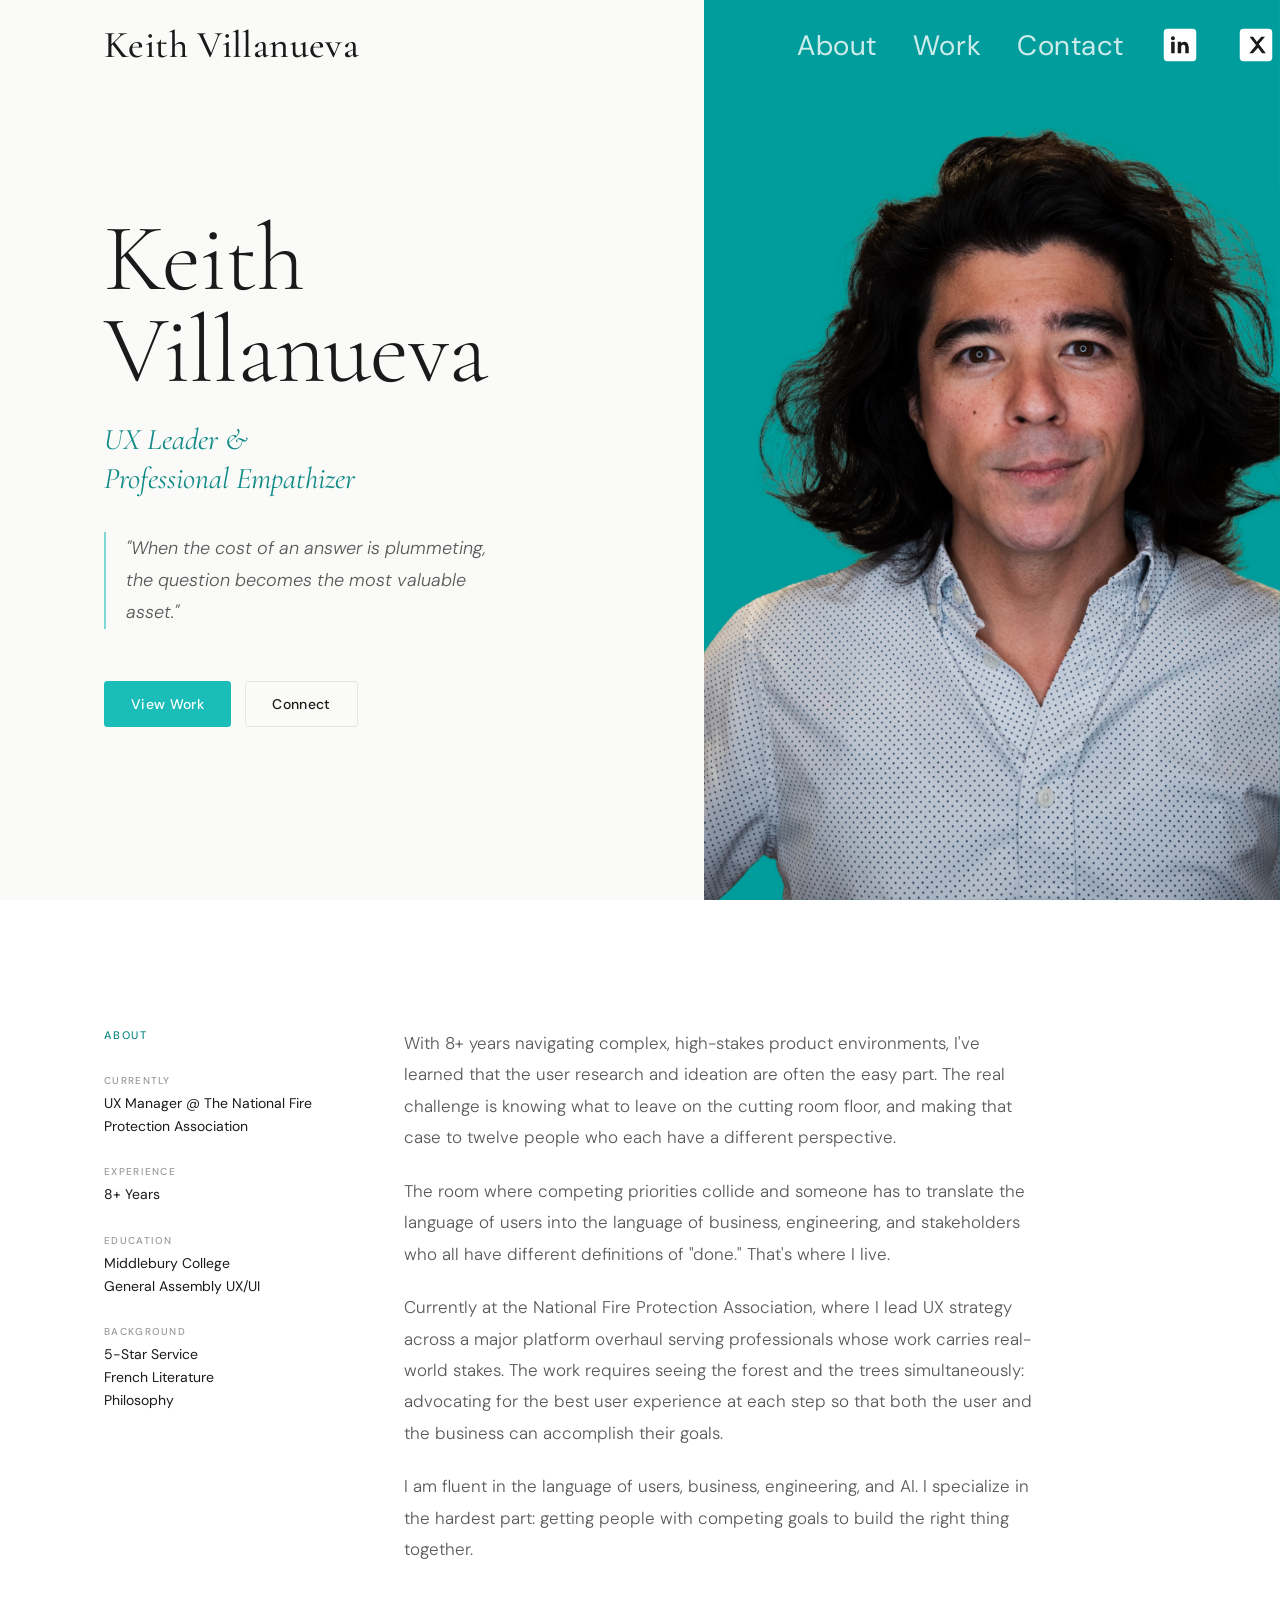
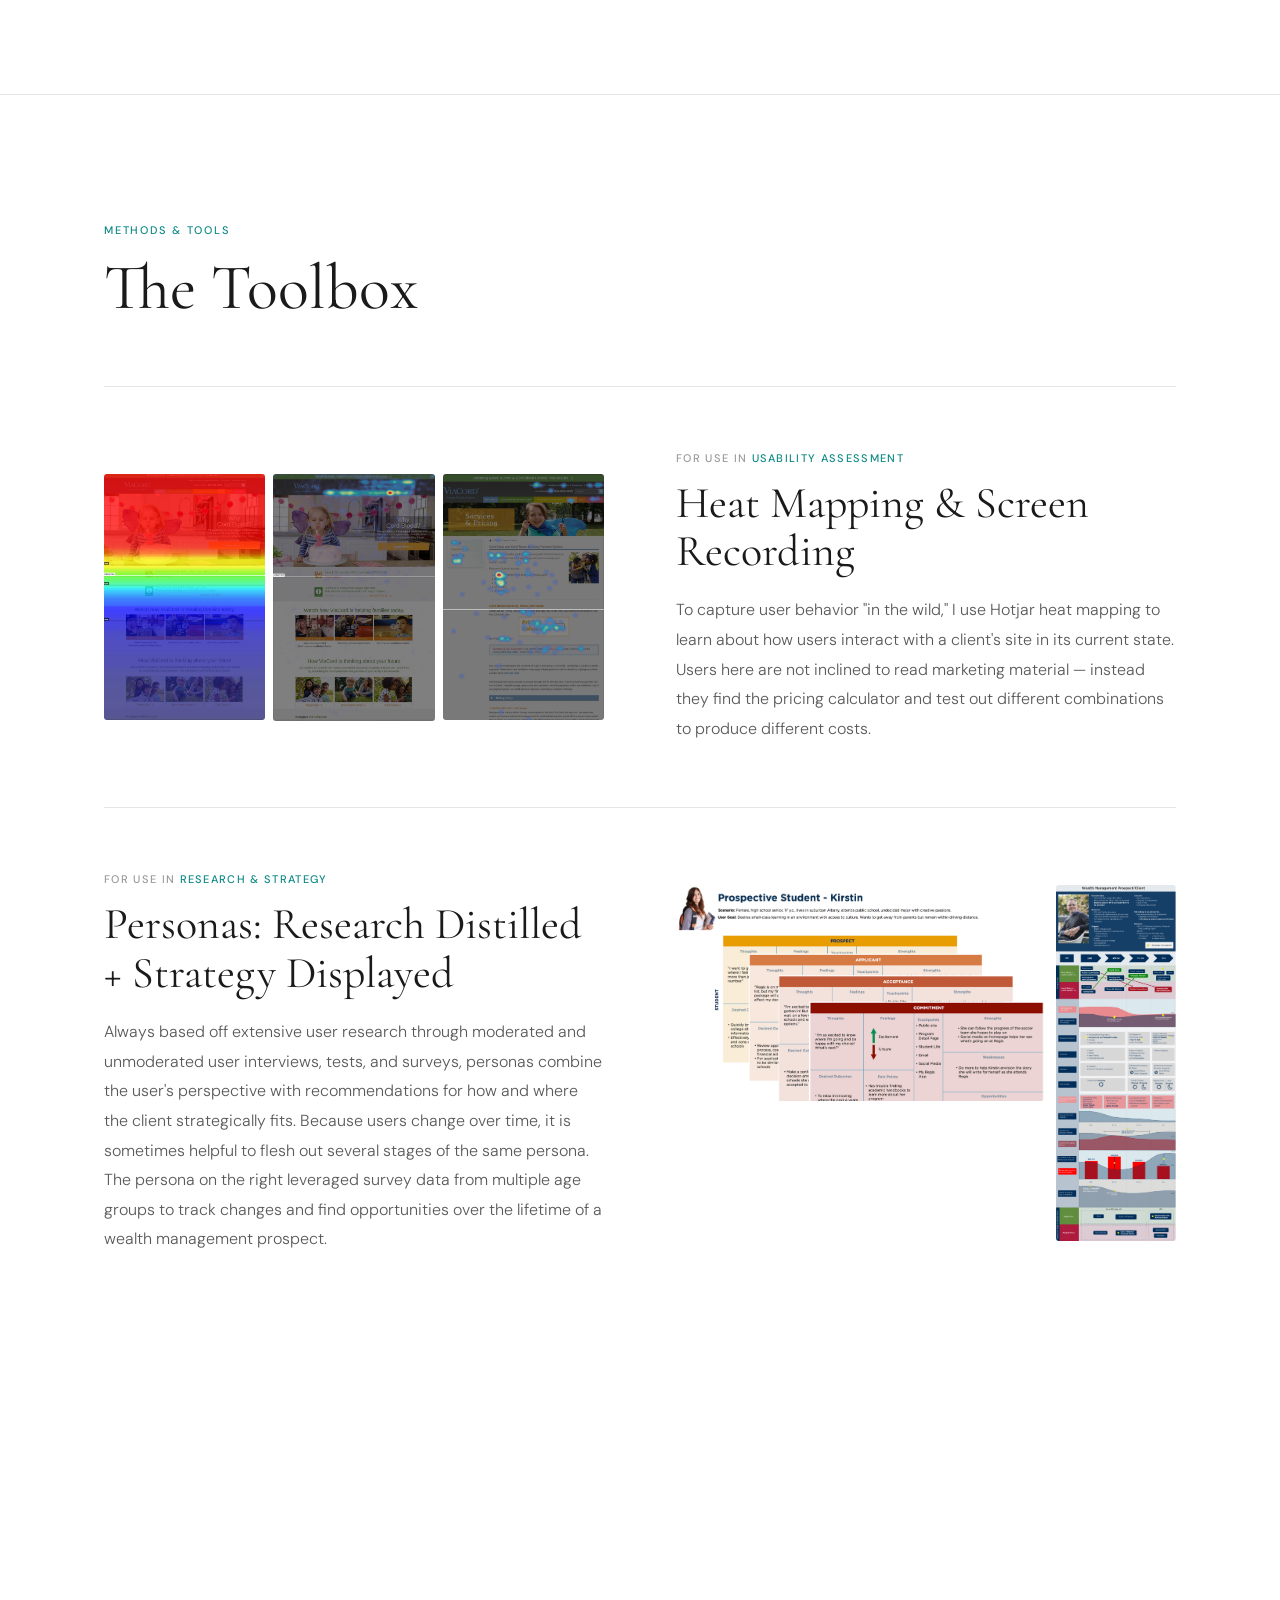
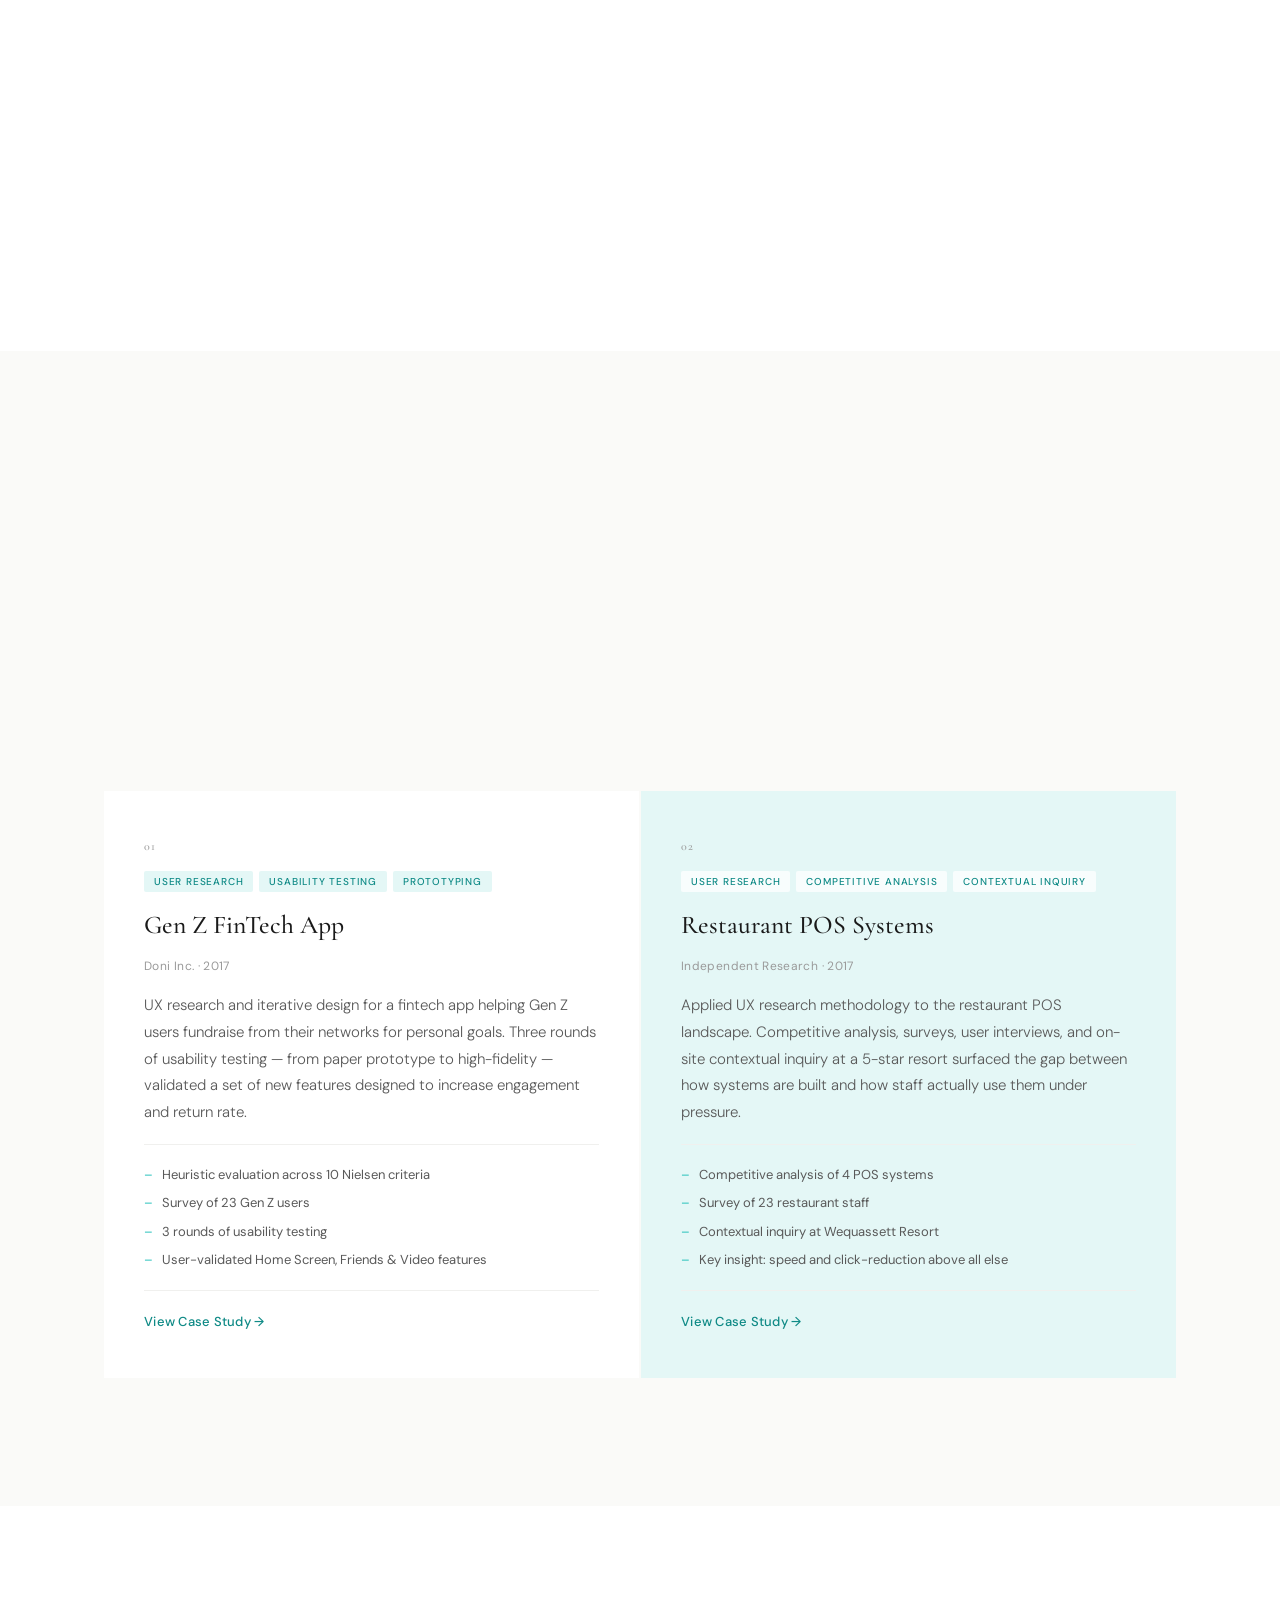
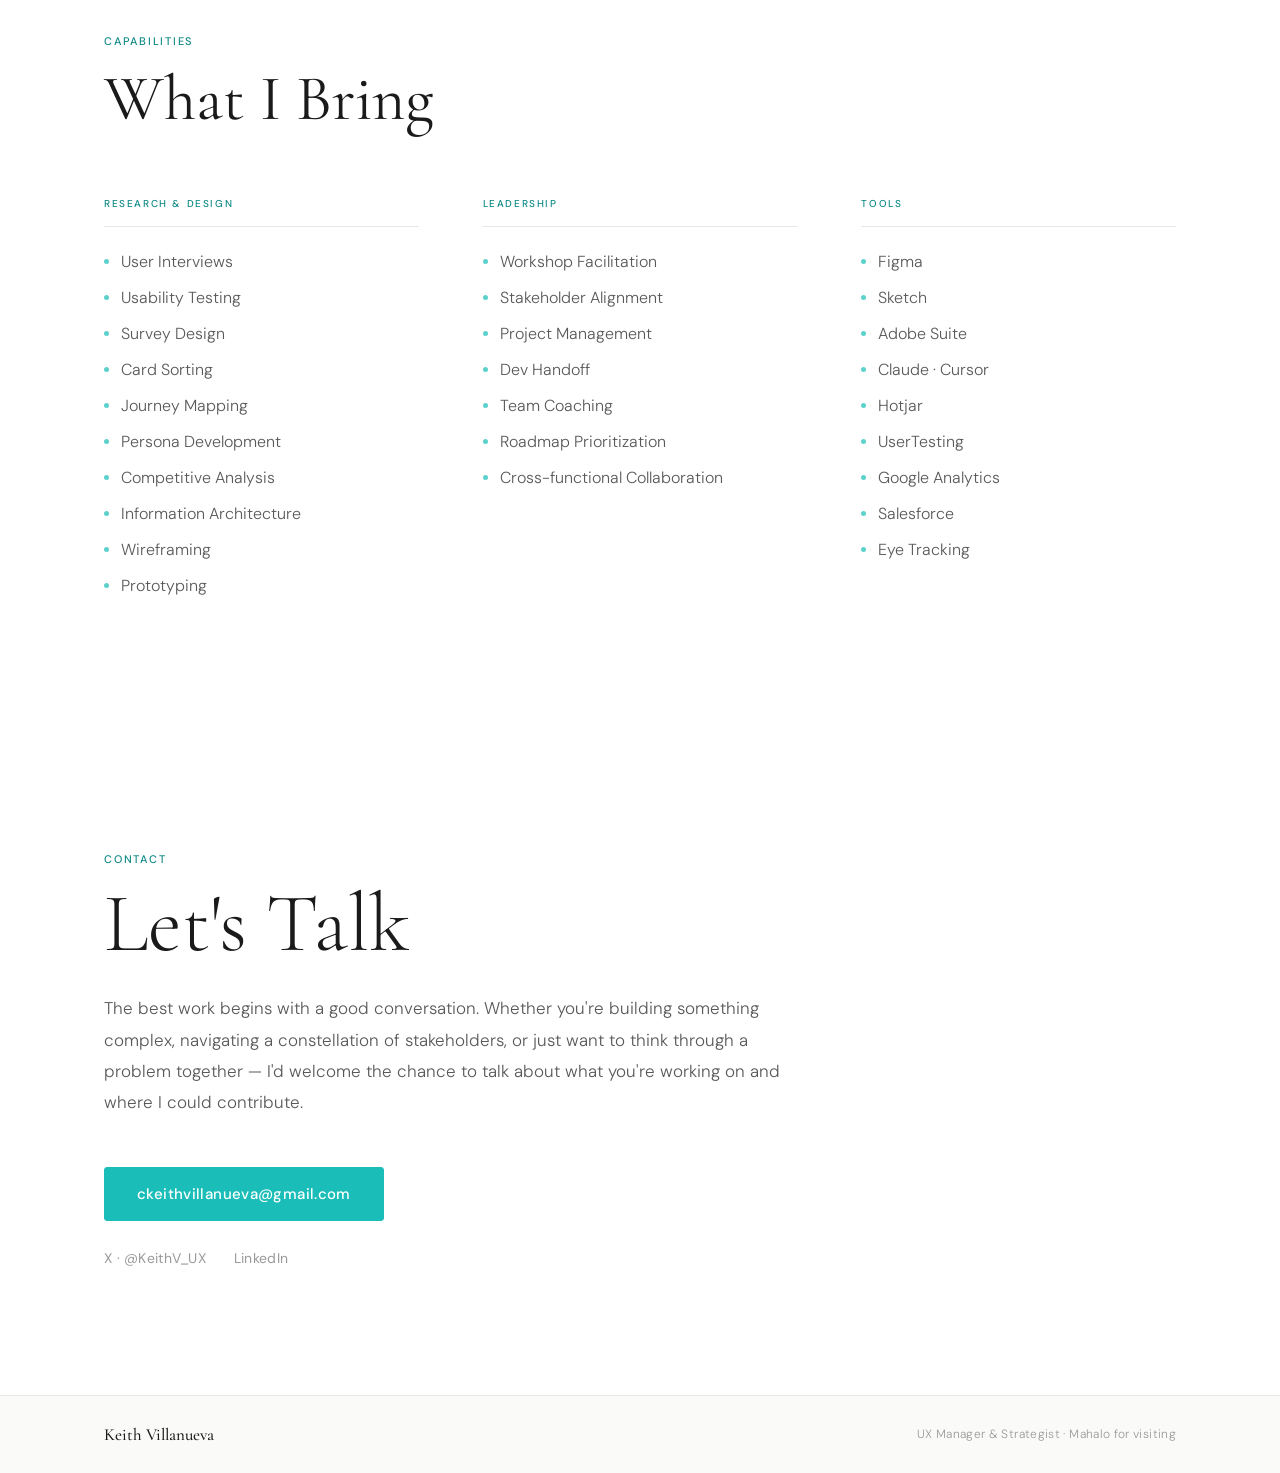
==== commit 9cad723b: "Update nav order, white nav items on hero, persistent black logo - Swap About/Work nav order (About " ====
--- a/index.html
+++ b/index.html
@@ -9,6 +9,10 @@
   <meta property="og:description" content="Getting people with competing goals to build the right thing together.">
   <meta property="og:type" content="website">
 
+  <link rel="icon" type="image/png" sizes="32x32" href="favicon-32x32.png">
+  <link rel="icon" type="image/png" sizes="16x16" href="favicon-16x16.png">
+  <link rel="apple-touch-icon" sizes="180x180" href="apple-touch-icon.png">
+
   <link rel="preconnect" href="https://fonts.googleapis.com">
   <link rel="preconnect" href="https://fonts.gstatic.com" crossorigin>
   <link href="https://fonts.googleapis.com/css2?family=Cormorant+Garamond:ital,wght@0,300;0,400;0,500;0,600;1,300;1,400;1,500&family=DM+Sans:ital,opsz,wght@0,9..40,300;0,9..40,400;0,9..40,500;1,9..40,300;1,9..40,400&display=swap" rel="stylesheet">
@@ -22,8 +26,8 @@
     <div class="nav__inner">
       <a href="#hero" class="nav__logo">Keith Villanueva</a>
       <div class="nav__links" id="navLinks">
+        <a href="#about" class="nav__link">About</a>
         <a href="#work" class="nav__link">Work</a>
-        <a href="#about" class="nav__link">About</a>
         <a href="#contact" class="nav__link">Contact</a>
         <a href="https://www.linkedin.com/in/ckeithvillanueva" class="nav__social-link" target="_blank" rel="noopener noreferrer" aria-label="LinkedIn">
           <svg viewBox="0 0 24 24" aria-hidden="true">
--- a/style.css
+++ b/style.css
@@ -252,7 +252,7 @@
 .nav__link {
   font-size: 28px;
   font-weight: 400;
-  color: var(--text-secondary);
+  color: rgba(255,255,255,0.8);
   letter-spacing: 0.02em;
   position: relative;
   transition: color var(--ease-fast);
@@ -264,11 +264,11 @@
   left: 0;
   right: 100%;
   height: 1.5px;
-  background: var(--teal);
+  background: #ffffff;
   transition: right var(--ease-base);
 }
 .nav__link:hover,
-.nav__link--active { color: var(--text-primary); }
+.nav__link--active { color: #ffffff; }
 .nav__link:hover::after,
 .nav__link--active::after { right: 0; }
 
@@ -276,7 +276,7 @@
   display: inline-flex;
   width: 40px;
   height: 40px;
-  color: var(--text-secondary);
+  color: #ffffff;
   transition: color var(--ease-fast), transform var(--ease-fast);
 }
 .nav__social-link svg {
@@ -289,12 +289,21 @@
   stroke: none;
 }
 .nav__social-link path {
-  fill: var(--bg);
+  fill: var(--text-primary);
 }
 .nav__social-link:hover {
-  color: var(--text-primary);
+  color: rgba(255,255,255,0.7);
   transform: translateY(-1px);
 }
+
+/* Restore dark colors once background fades in */
+.nav--scrolled .nav__link { color: var(--text-secondary); }
+.nav--scrolled .nav__link::after { background: var(--teal); }
+.nav--scrolled .nav__link:hover,
+.nav--scrolled .nav__link--active { color: var(--text-primary); }
+.nav--scrolled .nav__social-link { color: var(--text-secondary); }
+.nav--scrolled .nav__social-link path { fill: var(--bg); }
+.nav--scrolled .nav__social-link:hover { color: var(--text-primary); }
 
 /* Hamburger */
 .nav__toggle {
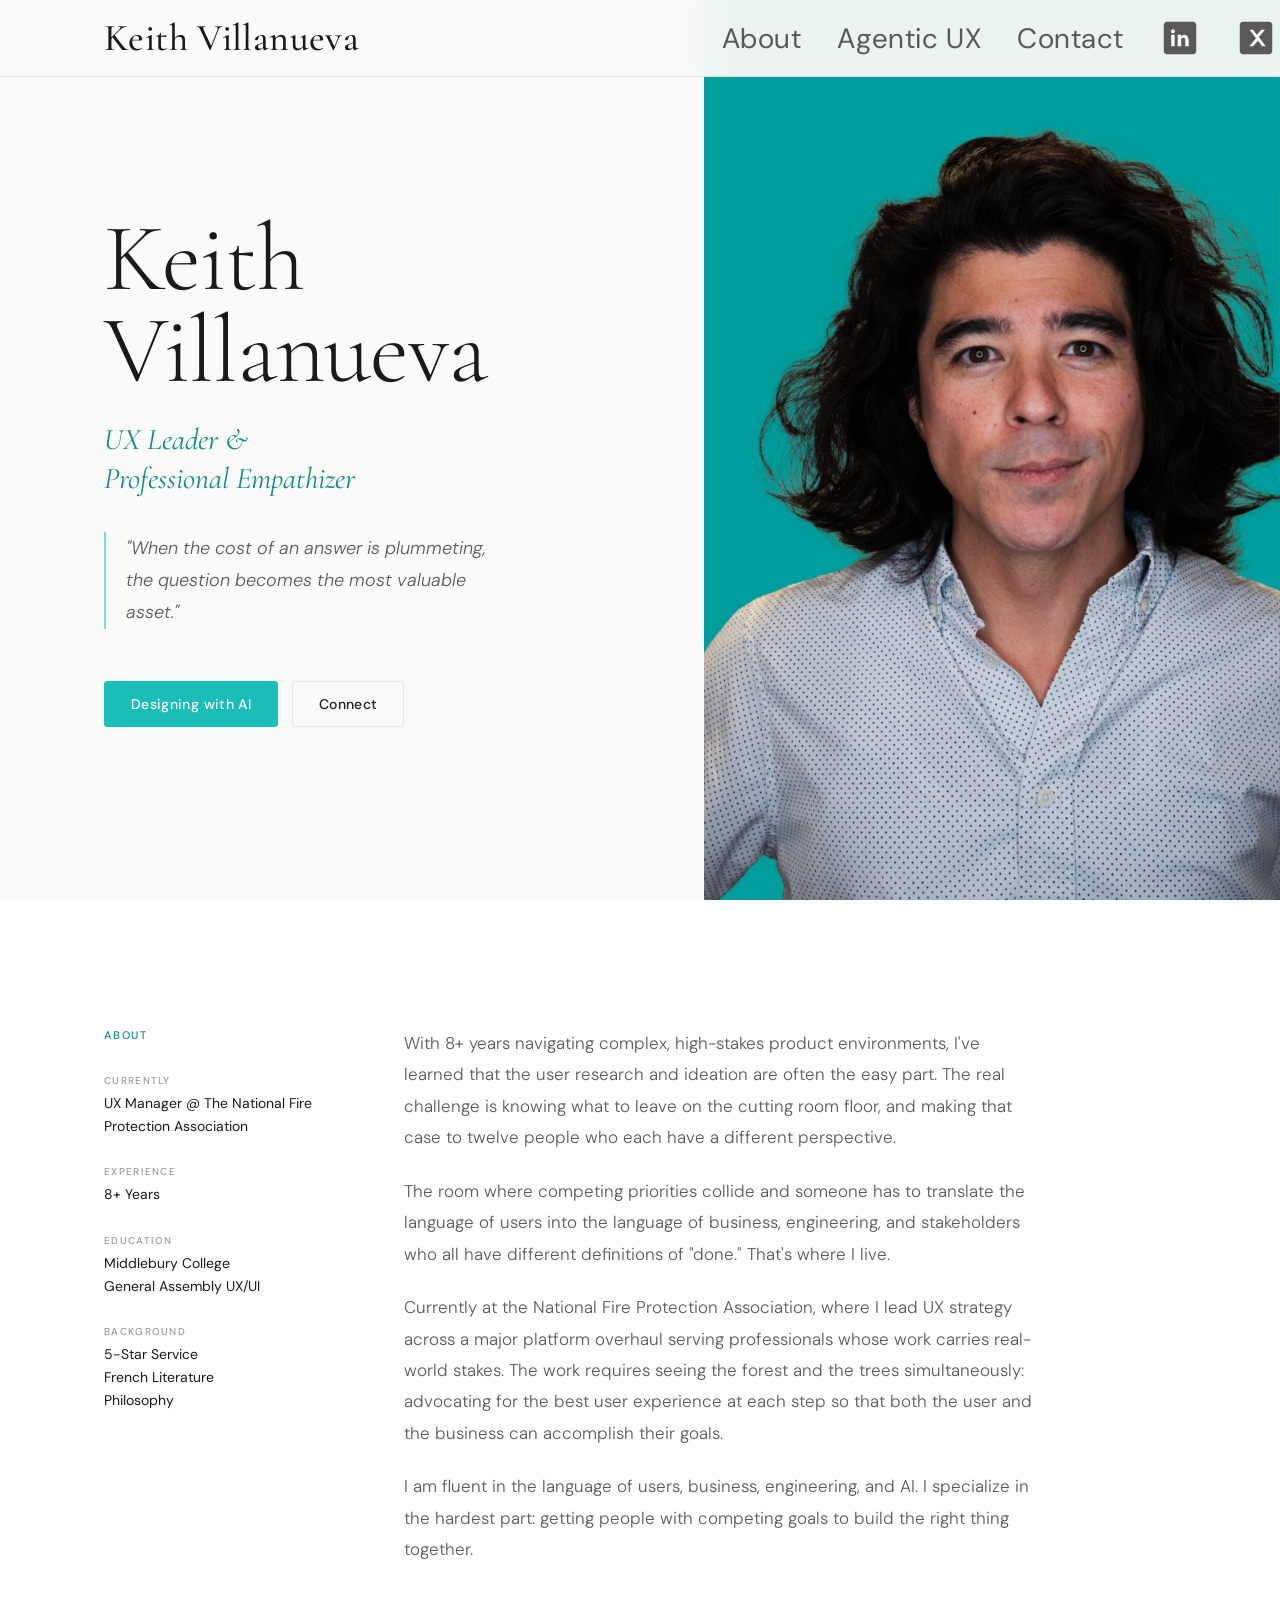
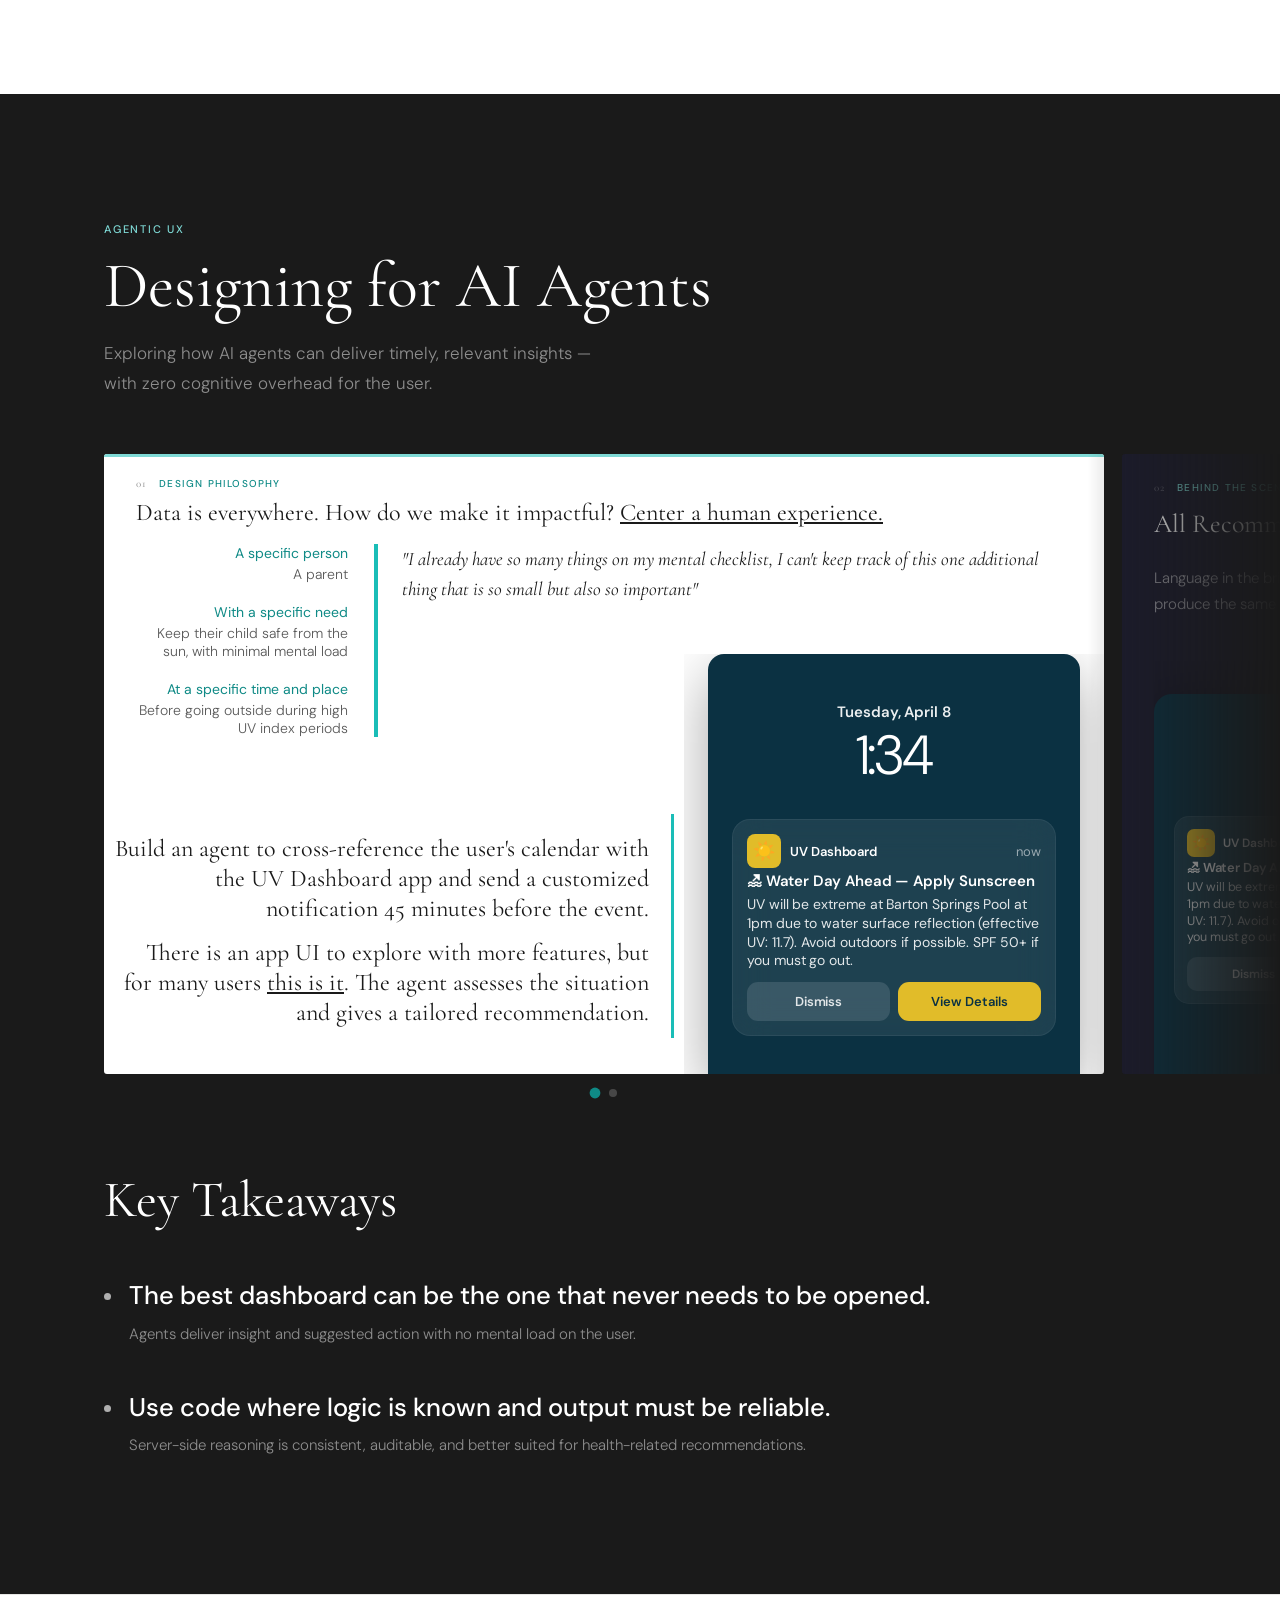
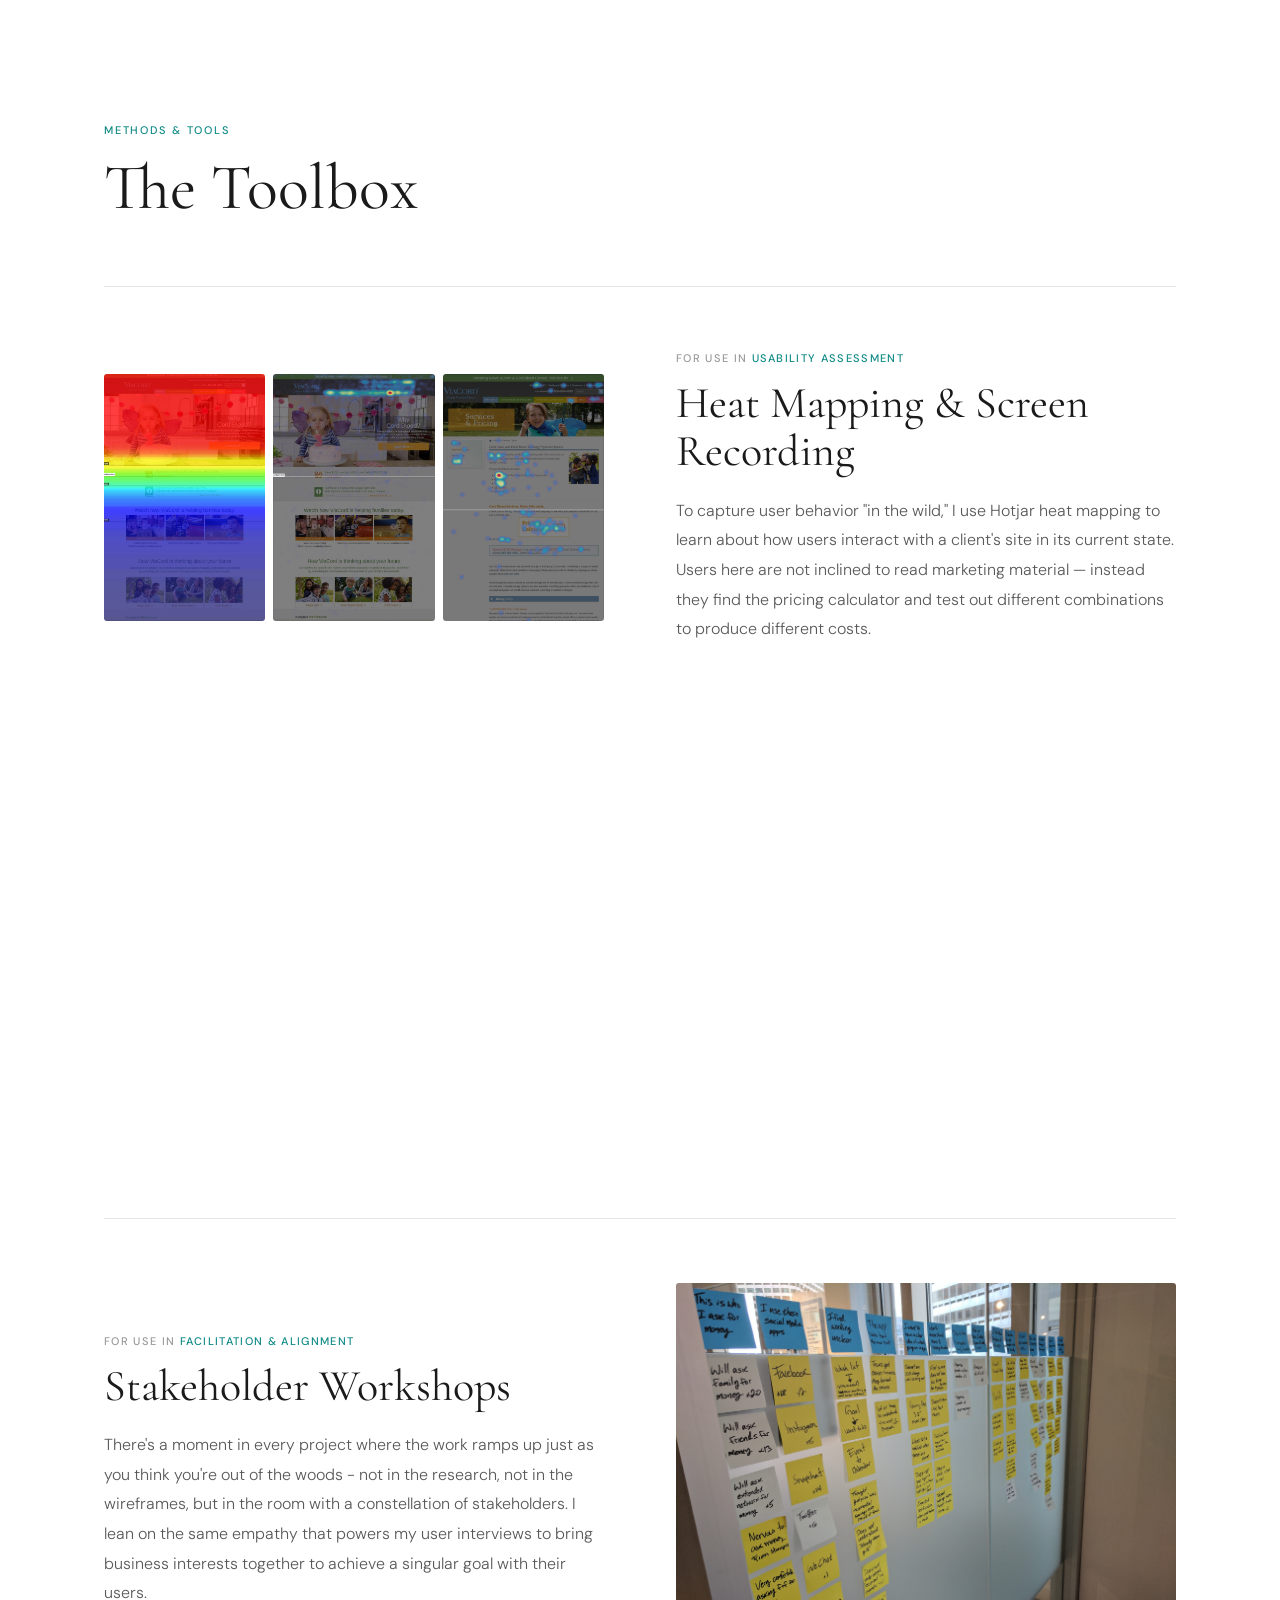
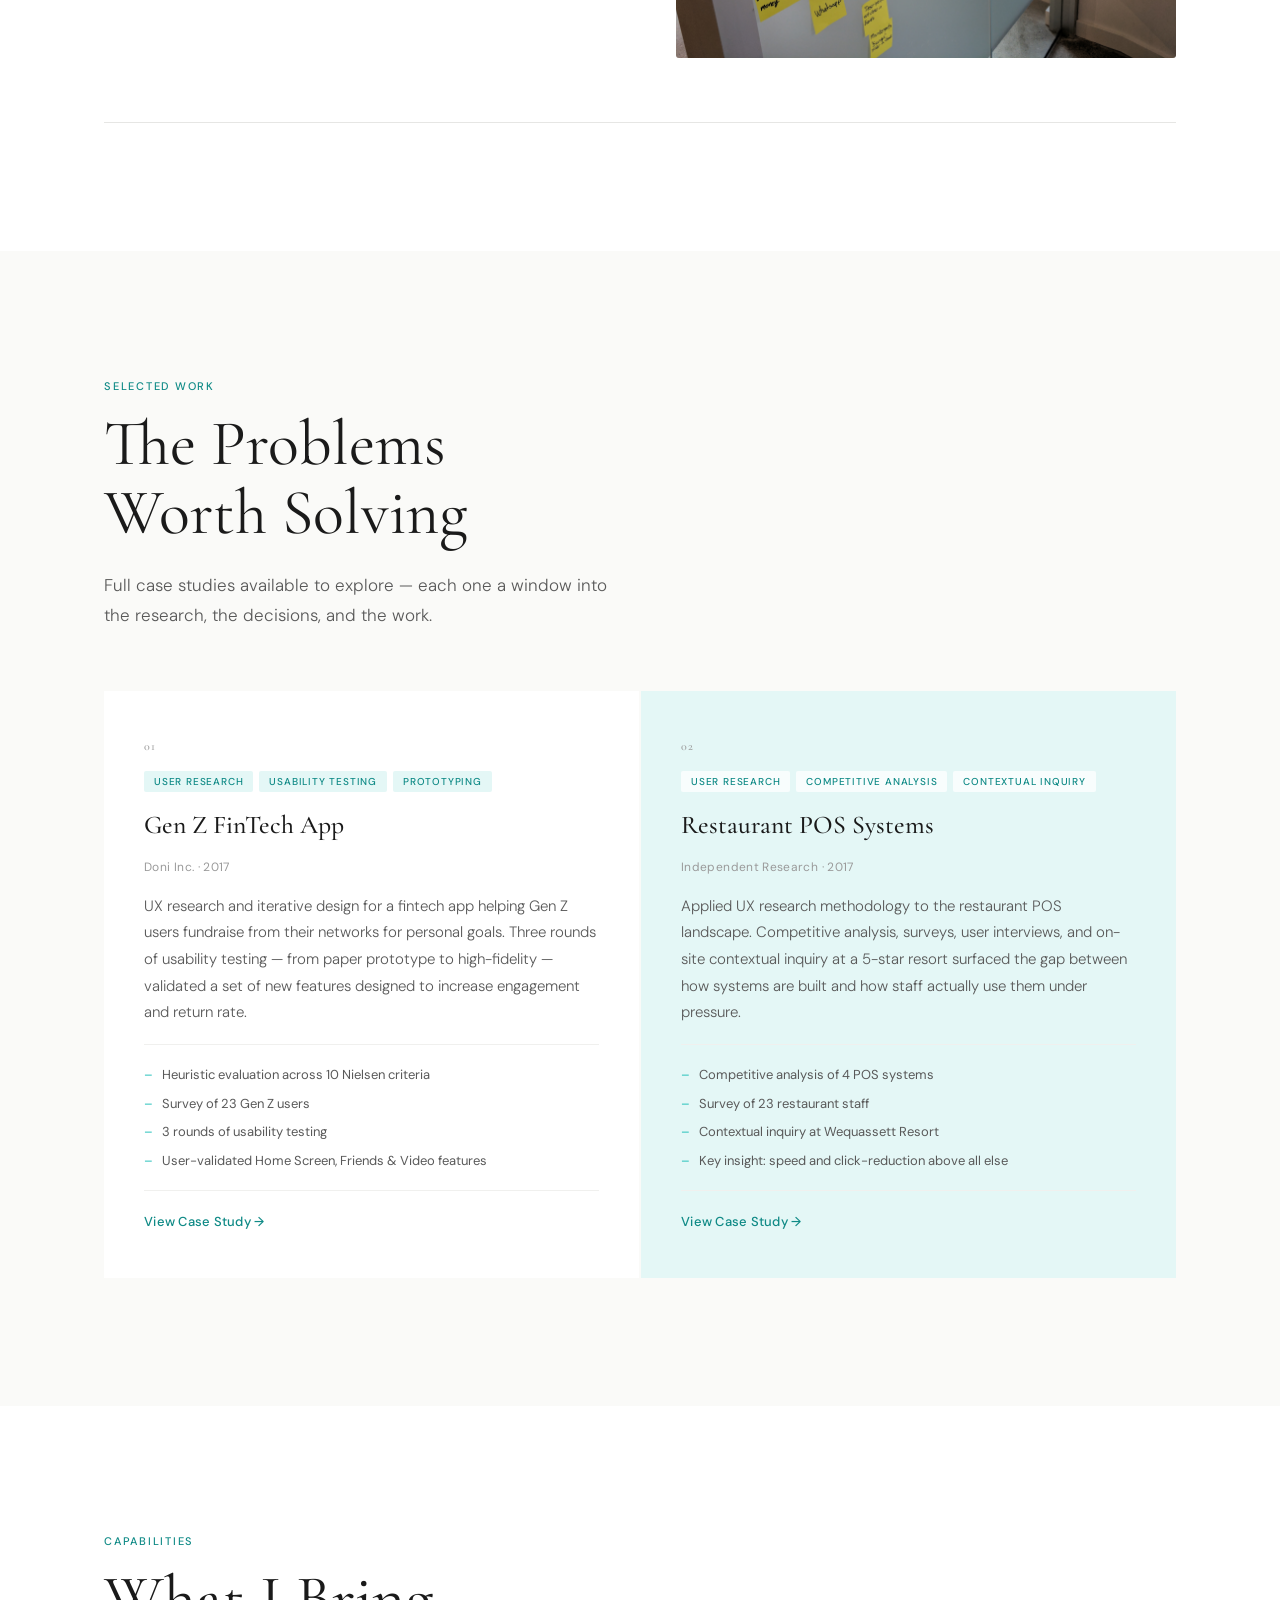
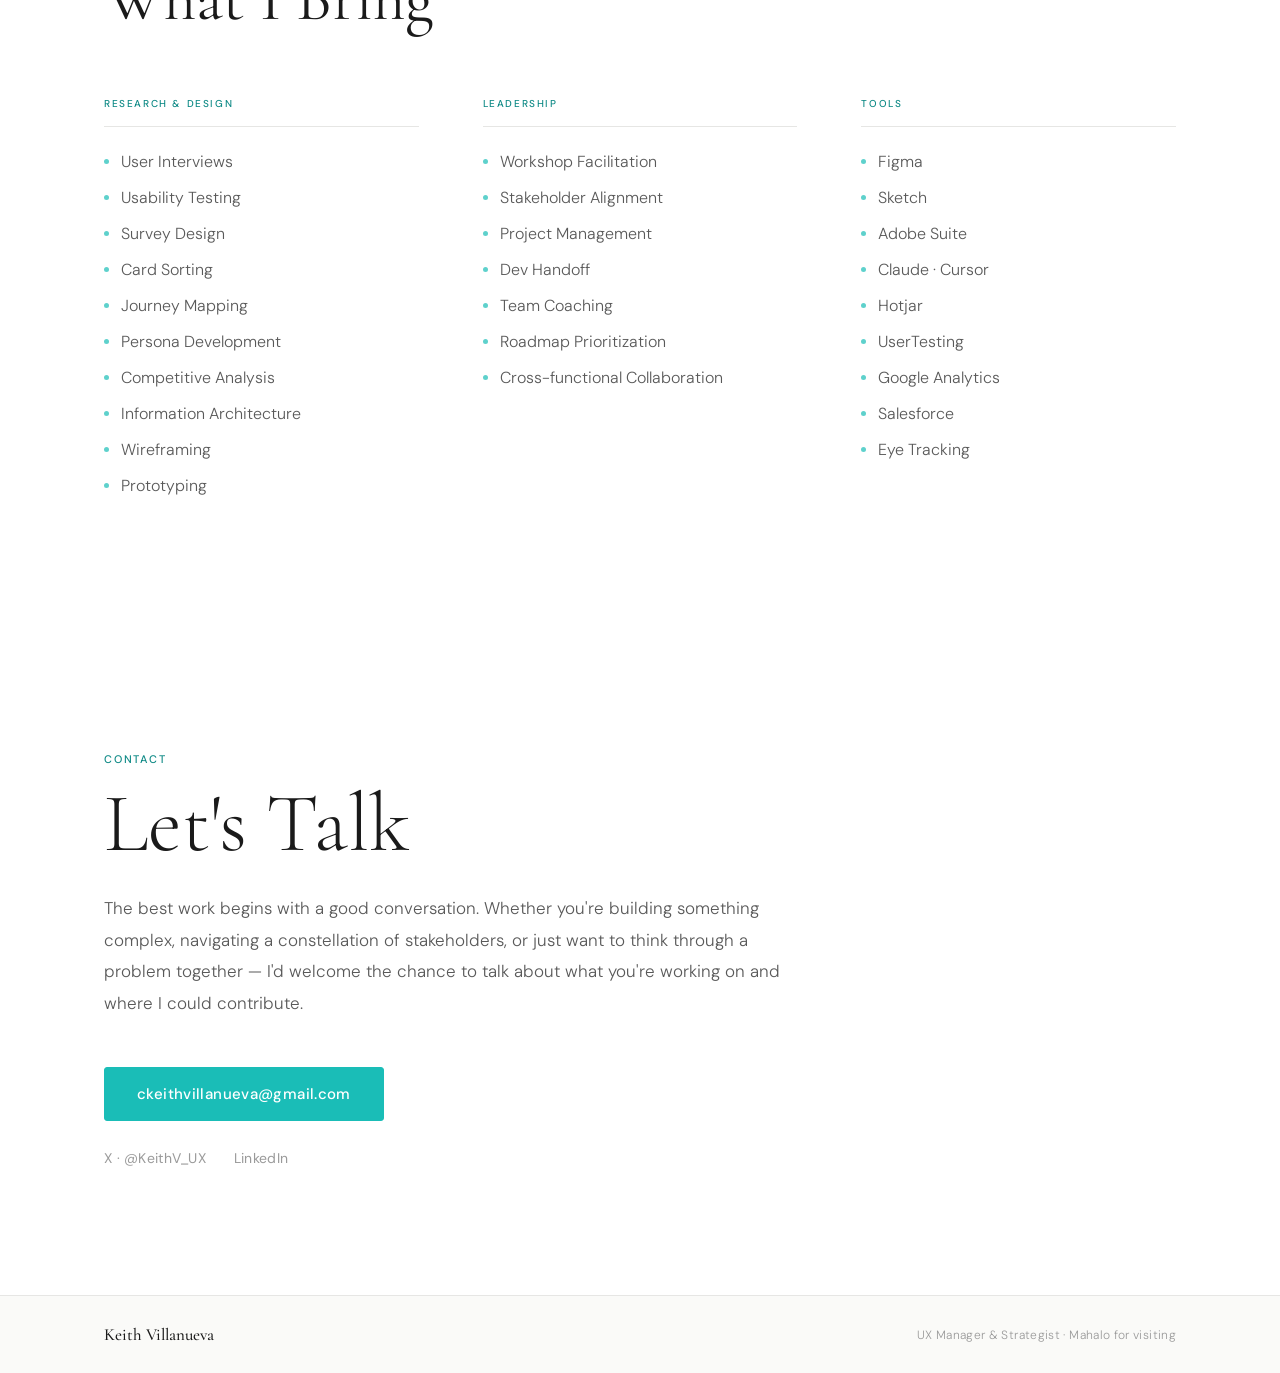
==== commit 8d829eee: "Add Agentic UX section with 2-slide horizontal scroll and dot navigation Replaces the old AI Explora" ====
--- a/index.html
+++ b/index.html
@@ -18,6 +18,7 @@
   <link href="https://fonts.googleapis.com/css2?family=Cormorant+Garamond:ital,wght@0,300;0,400;0,500;0,600;1,300;1,400;1,500&family=DM+Sans:ital,opsz,wght@0,9..40,300;0,9..40,400;0,9..40,500;1,9..40,300;1,9..40,400&display=swap" rel="stylesheet">
 
   <link rel="stylesheet" href="style.css">
+  <script src="https://mcp.figma.com/mcp/html-to-design/capture.js" async></script>
 </head>
 <body>
 
@@ -26,8 +27,9 @@
     <div class="nav__inner">
       <a href="#hero" class="nav__logo">Keith Villanueva</a>
       <div class="nav__links" id="navLinks">
+        <a href="#hero" class="nav__link nav__link--top">Return to Top</a>
         <a href="#about" class="nav__link">About</a>
-        <a href="#work" class="nav__link">Work</a>
+        <a href="#ai-explorations" class="nav__link">Agentic UX</a>
         <a href="#contact" class="nav__link">Contact</a>
         <a href="https://www.linkedin.com/in/ckeithvillanueva" class="nav__social-link" target="_blank" rel="noopener noreferrer" aria-label="LinkedIn">
           <svg viewBox="0 0 24 24" aria-hidden="true">
@@ -60,7 +62,7 @@
           "When the cost of an answer is plummeting, the question becomes the most valuable asset."
         </blockquote>
         <div class="hero__actions">
-          <a href="#work" class="btn btn--primary">View Work</a>
+          <a href="#ai-explorations" class="btn btn--primary">Designing with AI</a>
           <a href="#contact" class="btn btn--ghost">Connect</a>
         </div>
       </div>
@@ -102,6 +104,182 @@
           <p>The room where competing priorities collide and someone has to translate the language of users into the language of business, engineering, and stakeholders who all have different definitions of "done." That's where I live.</p>
           <p>Currently at the National Fire Protection Association, where I lead UX strategy across a major platform overhaul serving professionals whose work carries real-world stakes. The work requires seeing the forest and the trees simultaneously: advocating for the best user experience at each step so that both the user and the business can accomplish their goals.</p>
           <p>I am fluent in the language of users, business, engineering, and AI. I specialize in the hardest part: getting people with competing goals to build the right thing together.</p>
+        </div>
+      </div>
+    </div>
+  </section>
+
+  <!-- ===================== AI EXPLORATIONS ===================== -->
+  <section class="ai-exp" id="ai-explorations">
+    <div class="container">
+      <div class="ai-exp__header fade-up">
+        <div class="section-label ai-exp__label">Agentic UX</div>
+        <h2 class="ai-exp__title">Designing for AI Agents</h2>
+        <p class="ai-exp__intro">Exploring how AI agents can deliver timely, relevant insights — with zero cognitive overhead for the user.</p>
+      </div>
+    </div>
+
+    <div class="ai-exp__scroll-wrap">
+      <div class="ai-exp__track fade-up">
+
+        <!-- ── Slide 1: Design Philosophy ── -->
+        <div class="ai-slide ai-slide--light">
+          <div class="ai-slide__accent-bar"></div>
+
+          <!-- Full-width header: meta + title span all columns -->
+          <div class="ai-slide__light-header">
+            <div class="ai-slide__meta">
+              <span class="ai-slide__num">01</span>
+              <span class="ai-slide__badge">Design Philosophy</span>
+            </div>
+            <h3 class="ai-slide__title">Data is everywhere. How do we make it impactful? <u>Center a human experience.</u></h3>
+          </div>
+
+          <div class="ai-slide__inner">
+
+            <!-- Col 1: Framework -->
+            <div class="ai-slide__col ai-slide__col--left">
+              <div class="ai-slide__framework">
+                <div class="ai-frame__item">
+                  <span class="ai-frame__key">A specific person</span>
+                  <span class="ai-frame__val">A parent</span>
+                </div>
+                <div class="ai-frame__item">
+                  <span class="ai-frame__key">With a specific need</span>
+                  <span class="ai-frame__val">Keep their child safe from the sun, with minimal mental load</span>
+                </div>
+                <div class="ai-frame__item">
+                  <span class="ai-frame__key">At a specific time and place</span>
+                  <span class="ai-frame__val">Before going outside during high UV index periods</span>
+                </div>
+              </div>
+            </div>
+
+            <!-- Col 2: Quote -->
+            <div class="ai-slide__col ai-slide__col--mid">
+              <blockquote class="ai-slide__quote">"I already have so many things on my mental checklist, I can't keep track of this one additional thing that is so small but also so important"</blockquote>
+            </div>
+
+            <!-- Connector text panel, aligned to the phone notification -->
+            <div class="ai-slide__connector-panel">
+              <div class="ai-slide__connector-panel__spacer"></div>
+              <div class="ai-slide__connector-panel__content">
+                <p class="ai-slide__connector-text">Build an agent to cross-reference the user's calendar with the UV Dashboard app and send a customized notification 45 minutes before the event.</p>
+                <p class="ai-slide__connector-text">There is an app UI to explore with more features, but for many users <u>this is it</u>. The agent assesses the situation and gives a tailored recommendation.</p>
+              </div>
+            </div>
+
+            <!-- Col 3: Device panel (full-height dark teal pane) -->
+            <div class="ai-slide__col ai-slide__col--phone">
+              <div class="ai-phone ai-phone--panel">
+                <div class="ai-phone__screen">
+                  <div class="ai-phone__lock">
+                    <p class="ai-phone__date">Tuesday, April 8</p>
+                    <p class="ai-phone__time">1:34</p>
+                  </div>
+                  <div class="ai-phone__notif">
+                    <div class="ai-phone__notif-header">
+                      <div class="ai-phone__notif-icon">☀️</div>
+                      <span class="ai-phone__notif-app">UV Dashboard</span>
+                      <span class="ai-phone__notif-time-label">now</span>
+                    </div>
+                    <p class="ai-phone__notif-title">🏖 Water Day Ahead — Apply Sunscreen</p>
+                    <p class="ai-phone__notif-body">UV will be extreme at Barton Springs Pool at 1pm due to water surface reflection (effective UV: 11.7). Avoid outdoors if possible. SPF 50+ if you must go out.</p>
+                    <div class="ai-phone__notif-actions">
+                      <span class="ai-phone__btn ai-phone__btn--dismiss">Dismiss</span>
+                      <span class="ai-phone__btn ai-phone__btn--open">View Details</span>
+                    </div>
+                  </div>
+                </div>
+              </div>
+            </div>
+
+          </div>
+        </div>
+
+        <!-- ── Slide 2: Behind the Scenes ── -->
+        <div class="ai-slide ai-slide--dark">
+          <div class="ai-slide__accent-bar ai-slide__accent-bar--mid"></div>
+          <div class="ai-slide__inner ai-slide__inner--dark">
+
+            <!-- Full-width header -->
+            <div class="ai-slide__dark-header">
+              <div class="ai-slide__meta">
+                <span class="ai-slide__num">02</span>
+                <span class="ai-slide__badge">Behind the Scenes</span>
+              </div>
+              <h3 class="ai-slide__title">All Recommendations Come From Server Logic</h3>
+              <p class="ai-slide__desc">Language in the briefing is a server-computed string, not from an LLM. This means the output is fully auditable and the same inputs always produce the same output. Consider using an LLM to geocode a variety of human-generated calendar events.</p>
+            </div>
+
+            <!-- Two-column body: phone card + JSON screenshot with connecting arrow -->
+            <div class="ai-slide__dark-body">
+              <div class="ai-slide__dark-phone">
+                <div class="ai-phone ai-phone--dark ai-phone--card">
+                  <div class="ai-phone__screen">
+                    <div class="ai-phone__lock">
+                      <p class="ai-phone__date">Tuesday, April 8</p>
+                      <p class="ai-phone__time">1:34</p>
+                    </div>
+                    <div class="ai-phone__notif">
+                      <div class="ai-phone__notif-header">
+                        <div class="ai-phone__notif-icon">☀️</div>
+                        <span class="ai-phone__notif-app">UV Dashboard</span>
+                        <span class="ai-phone__notif-time-label">now</span>
+                      </div>
+                      <p class="ai-phone__notif-title">🏖 Water Day Ahead — Apply Sunscreen</p>
+                      <p class="ai-phone__notif-body">UV will be extreme at Barton Springs Pool at 1pm due to water surface reflection (effective UV: 11.7). Avoid outdoors if possible. SPF 50+ if you must go out.</p>
+                      <div class="ai-phone__notif-actions">
+                        <span class="ai-phone__btn ai-phone__btn--dismiss">Dismiss</span>
+                        <span class="ai-phone__btn ai-phone__btn--open">View Details</span>
+                      </div>
+                    </div>
+                  </div>
+                </div>
+              </div>
+              <div class="ai-slide__dark-screenshot">
+                <img src="Image%20Assets/In_App_JSON.png" alt="Server-side JSON response showing the computed briefing string">
+              </div>
+              <svg class="ai-slide__arrow" viewBox="0 0 1000 420" preserveAspectRatio="none" aria-hidden="true">
+                <defs>
+                  <marker id="ai-arrow-head" markerWidth="10" markerHeight="10" refX="8" refY="5" orient="auto">
+                    <polygon points="0 0, 10 5, 0 10" fill="#e85a4f"/>
+                  </marker>
+                </defs>
+                <line x1="610" y1="220" x2="340" y2="245" stroke="#e85a4f" stroke-width="2" marker-end="url(#ai-arrow-head)"/>
+              </svg>
+            </div>
+
+          </div>
+        </div>
+
+      </div>
+    </div>
+
+    <div class="ai-exp__nav" role="tablist" aria-label="Slide navigation">
+      <button class="ai-exp__dot ai-exp__dot--active" data-slide="0" aria-label="Design Philosophy" role="tab"></button>
+      <button class="ai-exp__dot" data-slide="1" aria-label="Behind the Scenes" role="tab"></button>
+    </div>
+
+    <!-- Key Takeaways -->
+    <div class="container">
+      <div class="ai-takeaways fade-up">
+        <h2 class="ai-takeaways__title">Key Takeaways</h2>
+        <div class="ai-takeaways__list">
+          <div class="ai-takeaway">
+            <div class="ai-takeaway__dot"></div>
+            <div>
+              <p class="ai-takeaway__headline">The best dashboard can be the one that never needs to be opened.</p>
+              <p class="ai-takeaway__sub">Agents deliver insight and suggested action with no mental load on the user.</p>
+            </div>
+          </div>
+          <div class="ai-takeaway">
+            <div class="ai-takeaway__dot"></div>
+            <div>
+              <p class="ai-takeaway__headline">Use code where logic is known and output must be reliable.</p>
+              <p class="ai-takeaway__sub">Server-side reasoning is consistent, auditable, and better suited for health-related recommendations.</p>
+            </div>
+          </div>
         </div>
       </div>
     </div>
--- a/style.css
+++ b/style.css
@@ -210,16 +210,20 @@
   left: 0;
   right: 0;
   z-index: 200;
-  padding: 22px 0;
-  transition: background var(--ease-base), box-shadow var(--ease-base), padding var(--ease-base);
-}
-
-.nav--scrolled {
+  padding: 15px 0;
+  box-shadow: 0 1px 0 var(--border);
+  transition: box-shadow var(--ease-base), padding var(--ease-base);
+}
+/* Frosted background lives on a pseudo so .nav itself doesn't create a
+   containing block for `position: fixed` descendants (e.g. the open menu). */
+.nav::before {
+  content: '';
+  position: absolute;
+  inset: 0;
   background: rgba(250, 250, 248, 0.94);
   backdrop-filter: blur(14px);
   -webkit-backdrop-filter: blur(14px);
-  box-shadow: 0 1px 0 var(--border);
-  padding: 15px 0;
+  z-index: -1;
 }
 
 .nav__inner {
@@ -252,7 +256,7 @@
 .nav__link {
   font-size: 28px;
   font-weight: 400;
-  color: rgba(255,255,255,0.8);
+  color: var(--text-secondary);
   letter-spacing: 0.02em;
   position: relative;
   transition: color var(--ease-fast);
@@ -264,11 +268,11 @@
   left: 0;
   right: 100%;
   height: 1.5px;
-  background: #ffffff;
+  background: var(--teal);
   transition: right var(--ease-base);
 }
 .nav__link:hover,
-.nav__link--active { color: #ffffff; }
+.nav__link--active { color: var(--text-primary); }
 .nav__link:hover::after,
 .nav__link--active::after { right: 0; }
 
@@ -276,7 +280,7 @@
   display: inline-flex;
   width: 40px;
   height: 40px;
-  color: #ffffff;
+  color: var(--text-secondary);
   transition: color var(--ease-fast), transform var(--ease-fast);
 }
 .nav__social-link svg {
@@ -289,21 +293,12 @@
   stroke: none;
 }
 .nav__social-link path {
-  fill: var(--text-primary);
+  fill: var(--bg);
 }
 .nav__social-link:hover {
-  color: rgba(255,255,255,0.7);
+  color: var(--text-primary);
   transform: translateY(-1px);
 }
-
-/* Restore dark colors once background fades in */
-.nav--scrolled .nav__link { color: var(--text-secondary); }
-.nav--scrolled .nav__link::after { background: var(--teal); }
-.nav--scrolled .nav__link:hover,
-.nav--scrolled .nav__link--active { color: var(--text-primary); }
-.nav--scrolled .nav__social-link { color: var(--text-secondary); }
-.nav--scrolled .nav__social-link path { fill: var(--bg); }
-.nav--scrolled .nav__social-link:hover { color: var(--text-primary); }
 
 /* Hamburger */
 .nav__toggle {
@@ -335,19 +330,42 @@
   flex-direction: column;
   position: fixed;
   inset: 0;
-  background: var(--bg);
+  /* Start below the fixed nav bar so the first item is fully visible */
+  padding: 88px 24px 24px;
+  background: rgba(255, 255, 255, 0.5);
+  backdrop-filter: blur(14px);
+  -webkit-backdrop-filter: blur(14px);
   align-items: center;
-  justify-content: center;
-  gap: 48px;
+  justify-content: flex-start;
+  gap: clamp(16px, 3vh, 28px);
   z-index: 200;
+  /* Reset the desktop translateX(100px) from the base .nav__links */
+  transform: none;
+  overflow-y: auto;
 }
 .nav--open .nav__link {
   font-family: var(--font-display);
-  font-size: clamp(28px, 8vw, 42px);
+  font-size: clamp(22px, 5.5vh, 36px);
   font-weight: 400;
   color: var(--text-primary);
+  line-height: 1.1;
 }
 .nav--open .nav__link::after { display: none; }
+/* Keep social icons hidden in the expanded menu */
+.nav--open .nav__social-link { display: none; }
+
+/* "Return to Top" appears only inside the open hamburger menu */
+.nav__link--top { display: none; }
+.nav--open .nav__link--top { display: block; }
+
+/* Switch to hamburger before the desktop links wrap (e.g. "Agentic UX"
+   breaking onto two lines around 1014px). Toggle stays right-aligned
+   with the main content via .nav__inner's container padding. */
+@media (max-width: 1014px) {
+  .nav__links { display: none; }
+  .nav__social-link { display: none; }
+  .nav__toggle { display: flex; }
+}
 
 
 /* ============================================
@@ -677,6 +695,1186 @@
 .toolbox__media--duo img:last-child {
   width: 120px;
 }
+
+/* ============================================
+   8b. AI Explorations
+   ============================================ */
+.ai-exp {
+  background: var(--text-primary);
+  padding-top: var(--section-pad);
+  padding-bottom: 56px;
+  overflow: hidden;
+}
+
+.ai-exp__header {
+  margin-bottom: 52px;
+}
+
+.ai-exp__label {
+  color: var(--teal-mid) !important;
+}
+
+.ai-exp__title {
+  font-family: var(--font-display);
+  font-size: clamp(40px, 5vw, 72px);
+  font-weight: 400;
+  line-height: 1.05;
+  color: #ffffff;
+  margin-bottom: 20px;
+}
+
+.ai-exp__intro {
+  font-size: 17px;
+  line-height: 1.75;
+  color: rgba(255, 255, 255, 0.5);
+  max-width: 520px;
+  font-weight: 300;
+}
+
+/* Scroll container */
+.ai-exp__scroll-wrap {
+  overflow-x: auto;
+  overflow-y: hidden;
+  -webkit-overflow-scrolling: touch;
+  scrollbar-width: thin;
+  scrollbar-color: rgba(255,255,255,0.12) transparent;
+  padding-bottom: 8px;
+  /* Fade right edge to hint at more content */
+  -webkit-mask-image: linear-gradient(to right, black 85%, transparent 100%);
+  mask-image: linear-gradient(to right, black 85%, transparent 100%);
+}
+
+.ai-exp__scroll-wrap::-webkit-scrollbar {
+  height: 3px;
+}
+.ai-exp__scroll-wrap::-webkit-scrollbar-track {
+  background: transparent;
+}
+.ai-exp__scroll-wrap::-webkit-scrollbar-thumb {
+  background: rgba(255,255,255,0.12);
+  border-radius: 3px;
+}
+
+.ai-exp__track {
+  display: flex;
+  gap: 18px;
+  /* Align left edge to container boundary */
+  padding-left: max(var(--container-pad), calc((100vw - var(--container-width)) / 2 + var(--container-pad)));
+  /* Extra right padding so last card clears the fade */
+  padding-right: max(calc(var(--container-pad) + 80px), calc((100vw - var(--container-width)) / 2 + var(--container-pad) + 80px));
+  width: max-content;
+  padding-top: 4px;
+  padding-bottom: 0;
+}
+
+/* Slide navigation dots — centered horizontally on the active slide.
+   The active slide always sits with its left edge at the section's
+   container padding, so a 1000px-wide row anchored there will center
+   the dots over the slide via justify-content: center. */
+.ai-exp__nav {
+  display: flex;
+  justify-content: center;
+  align-items: center;
+  gap: 10px;
+  width: 1000px;
+  max-width: calc(100% - 2 * var(--container-pad));
+  margin-top: 7px;
+  margin-left: max(var(--container-pad), calc((100vw - var(--container-width)) / 2 + var(--container-pad)));
+}
+
+.ai-exp__dot {
+  width: 8px;
+  height: 8px;
+  border-radius: 50%;
+  background: rgba(255,255,255,0.2);
+  border: none;
+  cursor: pointer;
+  padding: 0;
+  transition: background 0.25s, transform 0.25s, opacity 0.25s;
+}
+
+.ai-exp__dot--active {
+  background: var(--teal-dark);
+  transform: scale(1.35);
+}
+
+/* Slides */
+.ai-slide {
+  width: 1000px;
+  height: 620px;
+  flex-shrink: 0;
+  border-radius: 3px;
+  position: relative;
+  overflow: hidden;
+  display: flex;
+  flex-direction: column;
+}
+
+.ai-slide--light { background: var(--surface); cursor: pointer; }
+.ai-slide--dark  { background: #1c1c2e; cursor: pointer; }
+
+/* Accent bar is hidden by default and only revealed when its slide is "active"
+   (clicked, or scrolled fully into view at the section's left edge). Both
+   slides share the same shade. */
+.ai-slide__accent-bar {
+  height: 3px;
+  background: transparent;
+  flex-shrink: 0;
+  transition: background-color 200ms ease;
+}
+.ai-slide__accent-bar--mid { background: transparent; }
+
+.ai-slide.ai-slide--active .ai-slide__accent-bar,
+.ai-slide.ai-slide--active .ai-slide__accent-bar--mid {
+  background: var(--teal-mid);
+}
+
+.ai-slide__inner {
+  flex: 1;
+  display: grid;
+  grid-template-columns: 1fr 1fr;
+  gap: 48px;
+  padding: 28px 32px 40px;
+  overflow: hidden;
+}
+
+/* Full-width header above the 3-column grid on slide 1 */
+.ai-slide__light-header {
+  flex-shrink: 0;
+  padding: 20px 32px 16px;
+}
+
+.ai-slide__light-header .ai-slide__meta {
+  margin-bottom: 8px;
+}
+
+.ai-slide__light-header .ai-slide__title {
+  margin-bottom: 0;
+  white-space: normal;
+  max-width: 760px;
+}
+
+.ai-slide--light .ai-slide__inner {
+  display: flex;
+  flex-direction: row;
+  gap: 0;
+  padding: 0 0 0 32px;
+  align-items: stretch;
+  min-height: 0;
+  position: relative;
+}
+
+.ai-slide--light .ai-slide__col--left  { flex: 0 0 240px; width: 240px; }
+.ai-slide--light .ai-slide__col--mid   { flex: 1 1 auto; min-width: 0; padding-right: 32px; }
+
+/* Phone is pulled out of the flex flow and anchored to the bottom-right,
+   freeing the upper-right area so the italic quote can expand wider. */
+.ai-slide--light .ai-slide__col--phone {
+  position: absolute;
+  right: 0;
+  bottom: 0;
+  width: 420px;
+  height: 420px;
+  padding: 0 24px 0 24px;
+  flex: none;
+}
+
+/* Connector panel: sits to the left of the phone at the same bottom anchor.
+   The spacer's height mirrors the phone's screen top padding + lock-screen area,
+   so the content section lines up vertically with the phone's notification card.
+   The text block's border-right is the vertical divider line. */
+.ai-slide--light .ai-slide__connector-panel {
+  position: absolute;
+  right: 420px;
+  bottom: 0;
+  height: 420px;
+  display: flex;
+  flex-direction: column;
+  align-items: flex-end;
+  pointer-events: none;
+}
+
+/* Spacer mirrors the phone's top padding + lock screen height so the content
+   section below lines up vertically with the notification card in the phone. */
+.ai-slide--light .ai-slide__connector-panel__spacer {
+  flex-shrink: 0;
+  padding-top: 48px;
+  padding-bottom: 36px;
+  visibility: hidden;
+}
+
+.ai-slide--light .ai-slide__connector-panel__spacer::before {
+  content: 'Tuesday, April 8';
+  display: block;
+  font-family: var(--font-display);
+  font-size: 15px;
+  margin-bottom: 6px;
+}
+
+.ai-slide--light .ai-slide__connector-panel__spacer::after {
+  content: '1:34';
+  display: block;
+  font-size: 55px;
+  font-weight: 300;
+  letter-spacing: -0.035em;
+}
+
+.ai-slide--light .ai-slide__connector-panel__content {
+  padding: 20px 22px 10px 0;
+  border-right: 3.5px solid var(--teal);
+  max-width: 560px;
+  margin-top: -20px;
+  margin-right: 10px;
+  margin-bottom: auto;
+  pointer-events: auto;
+}
+
+.ai-slide--light .ai-slide__connector-panel__content .ai-slide__connector-text {
+  margin-top: 0;
+  font-size: 24px;
+  line-height: 1.25;
+}
+
+.ai-slide--light .ai-slide__connector-panel__content .ai-slide__connector-text + .ai-slide__connector-text {
+  margin-top: 14px;
+}
+
+.ai-slide__inner--flip {
+  grid-template-columns: 260px 1fr;
+  gap: 40px;
+  align-items: start;
+}
+
+/* 3-column layout for light slide */
+.ai-slide__col {
+  display: flex;
+  flex-direction: column;
+}
+
+.ai-slide__col--left {
+  padding: 0 28px 28px 0;
+}
+
+.ai-slide__col--mid {
+  border-left: none;
+  padding: 0 24px 28px 26px;
+}
+
+.ai-slide__col--phone {
+  overflow: hidden;
+  align-self: stretch;
+  display: flex;
+  align-items: stretch;
+  padding: 28px 24px 0 24px;
+}
+
+.ai-slide__col--phone .ai-phone {
+  width: 100%;
+  flex: 1 1 auto;
+  border-radius: 16px 16px 0 0;
+  align-self: stretch;
+  display: flex;
+  flex-direction: column;
+}
+
+/* Slide 1 panel variant: full-height dark teal pane, iPhone lock screen proportions */
+.ai-phone--panel .ai-phone__screen {
+  flex: 1;
+  padding: 48px 22px 0;
+  display: flex;
+  flex-direction: column;
+}
+.ai-phone--panel .ai-phone__lock {
+  padding-bottom: 36px;
+}
+.ai-phone--panel .ai-phone__date {
+  font-size: 15px;
+  margin-bottom: 6px;
+}
+.ai-phone--panel .ai-phone__time {
+  font-size: 55px;
+  font-weight: 300;
+  letter-spacing: -0.035em;
+}
+.ai-phone--panel .ai-phone__notif {
+  margin-top: 0;
+  margin-bottom: auto;
+  padding: 14px;
+  border-radius: 18px;
+}
+.ai-phone--panel .ai-phone__notif-header { gap: 9px; margin-bottom: 4px; }
+.ai-phone--panel .ai-phone__notif-icon { width: 34px; height: 34px; font-size: 18px; border-radius: 8px; }
+.ai-phone--panel .ai-phone__notif-app { font-size: 13px; }
+.ai-phone--panel .ai-phone__notif-time-label { font-size: 13px; }
+.ai-phone--panel .ai-phone__notif-title { font-size: 15px; margin-bottom: 3px; }
+.ai-phone--panel .ai-phone__notif-body { font-size: 14px; line-height: 1.35; margin-bottom: 12px; }
+.ai-phone--panel .ai-phone__notif-actions { gap: 8px; }
+.ai-phone--panel .ai-phone__btn { padding: 11px; font-size: 13px; border-radius: 11px; }
+
+.ai-slide__content {
+  display: flex;
+  flex-direction: column;
+}
+
+.ai-slide__meta {
+  display: flex;
+  align-items: center;
+  gap: 12px;
+  margin-bottom: 14px;
+}
+
+.ai-slide__num {
+  font-family: var(--font-display);
+  font-size: 11px;
+  font-weight: 500;
+  letter-spacing: 0.1em;
+  color: var(--text-muted);
+}
+.ai-slide--dark .ai-slide__num { color: rgba(255,255,255,0.25); }
+
+.ai-slide__badge {
+  font-size: 10px;
+  font-weight: 500;
+  letter-spacing: 0.12em;
+  text-transform: uppercase;
+  color: var(--teal-dark);
+}
+.ai-slide--dark .ai-slide__badge { color: var(--teal-mid); }
+
+.ai-slide__title {
+  font-family: var(--font-display);
+  font-size: 24px;
+  font-weight: 400;
+  line-height: 1.25;
+  color: var(--text-primary);
+  margin-bottom: 24px;
+}
+.ai-slide--dark .ai-slide__title { color: #ffffff; font-size: 26px; }
+
+.ai-slide__framework {
+  position: relative;
+  display: flex;
+  flex-direction: column;
+  gap: 20px;
+  margin-bottom: 20px;
+}
+
+/* Vertical divider between the framework list and the quote.
+   Anchored to the framework so its height matches the framework content
+   (top of first item to bottom of last item). Color matches the accent bar. */
+.ai-slide__framework::after {
+  content: '';
+  position: absolute;
+  top: 0;
+  bottom: 0;
+  right: -29.75px;
+  width: 3.5px;
+  background: var(--teal);
+}
+
+.ai-frame__item {
+  display: flex;
+  flex-direction: column;
+  align-items: flex-end;
+  text-align: right;
+  gap: 3px;
+  padding-right: 0;
+}
+
+.ai-frame__key {
+  font-size: 14px;
+  font-weight: 400;
+  color: var(--teal-dark);
+}
+.ai-frame__val {
+  font-size: 14px;
+  font-weight: 300;
+  color: var(--text-secondary);
+}
+
+.ai-slide__connector-text {
+  font-family: var(--font-display);
+  font-size: 17px;
+  font-weight: 400;
+  color: var(--text-primary);
+  line-height: 1.6;
+  text-align: right;
+  margin-top: 14px;
+}
+
+.ai-slide__desc {
+  font-size: 15px;
+  line-height: 1.75;
+  color: rgba(255,255,255,0.55);
+  font-weight: 300;
+  margin-bottom: 24px;
+}
+
+.ai-slide__visual {
+  display: flex;
+  flex-direction: column;
+}
+.ai-slide__visual--phone {
+  padding-top: 8px;
+}
+
+.ai-slide__quote {
+  font-family: var(--font-display);
+  font-size: 19px;
+  font-style: italic;
+  font-weight: 400;
+  color: var(--text-primary);
+  line-height: 1.55;
+  margin-bottom: 24px;
+}
+
+.ai-slide__screenshot {
+  border-radius: 4px;
+  overflow: hidden;
+  flex: 1;
+  min-height: 180px;
+}
+.ai-slide__screenshot img {
+  width: 100%;
+  height: 100%;
+  object-fit: cover;
+  object-position: top center;
+  display: block;
+}
+
+/* ── Phone mockup ── */
+.ai-phone {
+  width: 210px;
+  border-radius: 20px;
+  overflow: hidden;
+  flex-shrink: 0;
+  box-shadow: 0 20px 60px rgba(0,0,0,0.35);
+}
+.ai-phone--dark { box-shadow: 0 20px 60px rgba(0,0,0,0.6); }
+
+.ai-phone__screen { background: #0b3142; padding: 22px 12px 0; }
+
+.ai-phone__lock { text-align: center; padding-bottom: 14px; }
+
+.ai-phone__time {
+  font-family: var(--font-body);
+  font-size: 38px;
+  font-weight: 300;
+  color: #ffffff;
+  line-height: 1;
+  letter-spacing: -0.03em;
+}
+.ai-phone__date {
+  font-size: 13px;
+  font-weight: 600;
+  color: rgba(255,255,255,0.92);
+  letter-spacing: -0.005em;
+  margin-bottom: 4px;
+}
+
+.ai-phone__notif {
+  background: rgba(255,255,255,0.08);
+  backdrop-filter: blur(18px);
+  -webkit-backdrop-filter: blur(18px);
+  border: 1px solid rgba(255,255,255,0.06);
+  border-radius: 16px;
+  padding: 12px;
+  margin: 0 2px;
+}
+.ai-phone__notif-header {
+  display: flex;
+  align-items: center;
+  gap: 8px;
+  margin-bottom: 4px;
+}
+.ai-phone__notif-icon {
+  width: 26px; height: 26px;
+  background: #e1bc29;
+  border-radius: 7px;
+  display: flex; align-items: center; justify-content: center;
+  font-size: 14px; flex-shrink: 0;
+}
+.ai-phone__notif-app {
+  font-size: 12px; font-weight: 600; color: #ffffff; flex: 1;
+  letter-spacing: -0.005em;
+}
+.ai-phone__notif-time-label { font-size: 12px; font-weight: 400; color: rgba(255,255,255,0.55); }
+.ai-phone__notif-title {
+  font-size: 14px; font-weight: 600; color: #ffffff;
+  margin-bottom: 2px; line-height: 1.3;
+  letter-spacing: -0.01em;
+}
+.ai-phone__notif-body {
+  font-size: 13px; font-weight: 400; color: rgba(255,255,255,0.88);
+  line-height: 1.35; margin-bottom: 12px;
+  letter-spacing: -0.005em;
+}
+.ai-phone__notif-actions { display: flex; gap: 8px; }
+.ai-phone__btn {
+  flex: 1; padding: 9px; border-radius: 10px;
+  font-size: 13px; font-weight: 600; text-align: center; cursor: default; display: block;
+  letter-spacing: -0.005em;
+}
+.ai-phone__btn--dismiss { background: rgba(255,255,255,0.12); color: rgba(255,255,255,0.85); }
+.ai-phone__btn--open { background: #e1bc29; color: #0b3142; }
+.ai-phone__home { height: 14px; background: #4c5760; }
+
+/* ── Slide 2: dark full-bleed layout ── */
+.ai-slide__inner--dark {
+  display: flex;
+  flex-direction: column;
+  padding: 24px 32px 0;
+  overflow: hidden;
+  gap: 20px;
+}
+
+.ai-slide__dark-header {
+  flex-shrink: 0;
+}
+
+.ai-slide__dark-body {
+  display: flex;
+  flex-direction: row;
+  gap: 32px;
+  flex: 1;
+  overflow: hidden;
+  align-items: flex-end;
+  position: relative;
+  min-height: 0;
+}
+
+.ai-slide__dark-phone {
+  flex: 0 0 340px;
+  width: 340px;
+  overflow: visible;
+  display: flex;
+  align-items: flex-end;
+  align-self: flex-end;
+  padding-bottom: 0;
+}
+
+.ai-slide__dark-phone .ai-phone {
+  width: 100%;
+  border-radius: 18px 18px 0 0;
+}
+
+/* Slide 2 card variant: self-contained rounded card, iPhone lock screen proportions.
+   Extra bottom padding bleeds the dark-teal screen to the slide bottom, giving the
+   impression of an iPhone sliding in from below the slide edge. */
+.ai-phone--card .ai-phone__screen {
+  padding: 36px 18px 70px;
+}
+.ai-phone--card .ai-phone__lock {
+  padding-bottom: 22px;
+}
+.ai-phone--card .ai-phone__date {
+  font-size: 12px;
+  margin-bottom: 4px;
+}
+.ai-phone--card .ai-phone__time {
+  font-size: 44px;
+  font-weight: 300;
+  letter-spacing: -0.035em;
+}
+.ai-phone--card .ai-phone__notif {
+  padding: 12px;
+  border-radius: 15px;
+}
+.ai-phone--card .ai-phone__notif-header { gap: 8px; margin-bottom: 3px; }
+.ai-phone--card .ai-phone__notif-icon { width: 28px; height: 28px; font-size: 15px; border-radius: 7px; }
+.ai-phone--card .ai-phone__notif-app { font-size: 12px; }
+.ai-phone--card .ai-phone__notif-time-label { font-size: 12px; }
+.ai-phone--card .ai-phone__notif-title { font-size: 13px; margin-bottom: 2px; }
+.ai-phone--card .ai-phone__notif-body { font-size: 12.5px; line-height: 1.35; margin-bottom: 11px; }
+.ai-phone--card .ai-phone__notif-actions { gap: 7px; }
+.ai-phone--card .ai-phone__btn { padding: 9px; font-size: 12px; border-radius: 10px; }
+
+.ai-slide__dark-screenshot {
+  flex: 1 1 auto;
+  min-width: 0;
+  overflow: hidden;
+  border-radius: 8px 8px 0 0;
+  align-self: flex-end;
+  border: 1px solid rgba(255,255,255,0.08);
+  border-bottom: none;
+}
+
+.ai-slide__dark-screenshot img {
+  width: 100%;
+  height: auto;
+  display: block;
+}
+
+/* Red arrow overlay connecting JSON briefing to notification body */
+.ai-slide__arrow {
+  position: absolute;
+  inset: 0;
+  width: 100%;
+  height: 100%;
+  pointer-events: none;
+  z-index: 3;
+  overflow: visible;
+}
+
+/* ── Key Takeaways ── */
+.ai-takeaways {
+  padding: 72px 0 80px;
+}
+.ai-takeaways__title {
+  font-family: var(--font-display);
+  font-size: clamp(36px, 4vw, 52px);
+  font-weight: 400;
+  color: #ffffff;
+  margin-bottom: 48px;
+}
+.ai-takeaways__list {
+  display: flex;
+  flex-direction: column;
+  gap: 44px;
+}
+.ai-takeaway {
+  display: flex;
+  align-items: flex-start;
+  gap: 18px;
+}
+.ai-takeaway__dot {
+  width: 7px;
+  height: 7px;
+  border-radius: 50%;
+  background: rgba(255,255,255,0.65);
+  flex-shrink: 0;
+  margin-top: 14px;
+}
+.ai-takeaway__headline {
+  font-size: clamp(17px, 2vw, 26px);
+  font-weight: 500;
+  color: #ffffff;
+  line-height: 1.35;
+  margin-bottom: 8px;
+}
+.ai-takeaway__sub {
+  font-size: 15px;
+  font-weight: 300;
+  color: rgba(255,255,255,0.5);
+  line-height: 1.65;
+}
+
+/* (old ai-card styles removed — replaced by ai-slide) */
+.ai-card--dark {
+  background: #1c1c2e;
+  color: #ffffff;
+}
+.ai-card--dark::before {
+  background: var(--teal-mid);
+}
+.ai-card--dark .ai-card__num { color: rgba(255,255,255,0.25); }
+.ai-card--dark .ai-card__badge { color: var(--teal-mid); }
+.ai-card--dark .ai-card__title { color: #ffffff; }
+
+/* Accent variant */
+.ai-card--accent {
+  background: var(--teal-light);
+}
+.ai-card--accent::before {
+  background: var(--teal-dark);
+}
+
+/* Card internals */
+.ai-card__meta {
+  display: flex;
+  align-items: center;
+  gap: 12px;
+  margin-bottom: 4px;
+}
+
+.ai-card__num {
+  font-family: var(--font-display);
+  font-size: 11px;
+  font-weight: 500;
+  letter-spacing: 0.1em;
+  color: var(--text-muted);
+}
+
+.ai-card__badge {
+  font-size: 10px;
+  font-weight: 500;
+  letter-spacing: 0.12em;
+  text-transform: uppercase;
+  color: var(--teal-dark);
+}
+
+.ai-card__title {
+  font-family: var(--font-display);
+  font-size: clamp(20px, 1.8vw, 26px);
+  font-weight: 400;
+  line-height: 1.2;
+  color: var(--text-primary);
+}
+
+.ai-card__body {
+  font-size: 14px;
+  line-height: 1.8;
+  color: var(--text-secondary);
+  font-weight: 300;
+  flex: 1;
+}
+.ai-card--dark .ai-card__body { color: rgba(255,255,255,0.6); }
+
+/* Quote (card 3) */
+.ai-card__quote-wrap {
+  flex: 1;
+  display: flex;
+  flex-direction: column;
+  gap: 12px;
+}
+
+.ai-card__quote {
+  font-family: var(--font-display);
+  font-size: 19px;
+  font-weight: 400;
+  font-style: italic;
+  line-height: 1.5;
+  color: var(--text-primary);
+  border-left: 2px solid var(--teal-mid);
+  padding-left: 16px;
+}
+
+.ai-card__quote-attr {
+  font-size: 11px;
+  font-weight: 500;
+  letter-spacing: 0.08em;
+  color: var(--text-muted);
+  padding-left: 18px;
+}
+
+/* Framework list (card 2) */
+.ai-card__framework-head {
+  font-size: 10px;
+  font-weight: 500;
+  letter-spacing: 0.12em;
+  text-transform: uppercase;
+  color: rgba(255,255,255,0.35);
+  margin-bottom: 2px;
+}
+
+.ai-card__list {
+  list-style: none;
+  display: flex;
+  flex-direction: column;
+  gap: 12px;
+  flex: 1;
+}
+.ai-card__list li {
+  font-size: 13px;
+  line-height: 1.65;
+  color: rgba(255,255,255,0.7);
+  font-weight: 300;
+  padding-left: 14px;
+  position: relative;
+}
+.ai-card__list li::before {
+  content: '–';
+  position: absolute;
+  left: 0;
+  color: var(--teal-mid);
+}
+.ai-card__list li strong {
+  font-weight: 500;
+  color: rgba(255,255,255,0.95);
+}
+
+.ai-card__framework-cta {
+  font-size: 13px;
+  font-style: italic;
+  line-height: 1.6;
+  color: var(--teal-mid);
+  font-weight: 300;
+  border-top: 1px solid rgba(255,255,255,0.08);
+  padding-top: 14px;
+}
+
+/* Notification mockup (card 4) */
+.ai-card__notif {
+  background: #1c1c2e;
+  border-radius: 10px;
+  padding: 14px 16px;
+  display: flex;
+  flex-direction: column;
+  gap: 5px;
+  margin-top: auto;
+}
+
+.ai-card__notif-bar {
+  display: flex;
+  align-items: center;
+  justify-content: space-between;
+  font-size: 11px;
+  font-weight: 500;
+  color: rgba(255,255,255,0.5);
+  margin-bottom: 4px;
+}
+
+.ai-card__notif-time {
+  font-size: 11px;
+  color: rgba(255,255,255,0.3);
+  font-weight: 300;
+}
+
+.ai-card__notif-title {
+  font-size: 13px;
+  font-weight: 500;
+  color: #ffffff;
+  line-height: 1.4;
+}
+
+.ai-card__notif-body {
+  font-size: 12px;
+  font-weight: 300;
+  color: rgba(255,255,255,0.6);
+  line-height: 1.55;
+}
+
+/* Code pills (card 5) */
+.ai-card__pills {
+  display: flex;
+  flex-direction: column;
+  gap: 6px;
+  margin-top: auto;
+}
+
+.ai-card__pill {
+  display: inline-flex;
+  align-items: stretch;
+  border-radius: 3px;
+  overflow: hidden;
+  font-size: 11px;
+  font-family: 'Courier New', monospace;
+  align-self: flex-start;
+}
+
+.ai-card__pill-k {
+  background: var(--surface-alt);
+  color: var(--text-secondary);
+  padding: 4px 9px;
+  font-weight: 500;
+}
+
+.ai-card__pill-v {
+  background: var(--teal-light);
+  color: var(--teal-dark);
+  padding: 4px 9px;
+  font-weight: 400;
+}
+
+/* Takeaways (card 6) */
+.ai-card__takeaways {
+  list-style: none;
+  display: flex;
+  flex-direction: column;
+  gap: 18px;
+  flex: 1;
+  counter-reset: takeaway;
+  padding: 0;
+}
+
+.ai-card__takeaways li {
+  padding-left: 30px;
+  position: relative;
+  counter-increment: takeaway;
+}
+
+.ai-card__takeaways li::before {
+  content: counter(takeaway);
+  position: absolute;
+  left: 0;
+  top: 1px;
+  width: 18px;
+  height: 18px;
+  border-radius: 50%;
+  background: var(--teal);
+  color: white;
+  font-size: 10px;
+  font-weight: 500;
+  font-family: var(--font-body);
+  display: flex;
+  align-items: center;
+  justify-content: center;
+}
+
+.ai-card__takeaways li strong {
+  display: block;
+  font-size: 13px;
+  font-weight: 500;
+  color: var(--text-primary);
+  line-height: 1.45;
+  margin-bottom: 5px;
+}
+
+.ai-card__takeaways li span {
+  font-size: 13px;
+  font-weight: 300;
+  color: var(--text-secondary);
+  line-height: 1.6;
+}
+
+.ai-card__principle {
+  font-size: 10px;
+  font-weight: 500;
+  letter-spacing: 0.12em;
+  text-transform: uppercase;
+  color: var(--teal-dark);
+  border-top: 1px solid var(--border);
+  padding-top: 14px;
+  margin-top: auto;
+}
+
+/* Wide card variant (card 5) */
+.ai-card--wide {
+  width: 620px;
+}
+
+/* Two-panel screen container */
+.ai-card__screens {
+  display: grid;
+  grid-template-columns: 1fr 1fr;
+  gap: 12px;
+  margin-top: 4px;
+  flex: 1;
+}
+
+/* Shared screen shell */
+.ai-screen {
+  border-radius: 6px;
+  overflow: hidden;
+  display: flex;
+  flex-direction: column;
+  font-size: 10px;
+}
+
+/* ── App UI mockup ── */
+.ai-screen--app {
+  background: #f2f4f6;
+  border: 1px solid #dde1e6;
+}
+
+.ai-screen__titlebar {
+  background: #ffffff;
+  display: flex;
+  align-items: center;
+  justify-content: space-between;
+  padding: 7px 10px;
+  border-bottom: 1px solid #e0e4ea;
+  font-size: 9px;
+  font-weight: 500;
+  color: var(--text-muted);
+  letter-spacing: 0.02em;
+}
+
+.ai-screen__back { color: var(--teal-dark); }
+.ai-screen__page { color: var(--text-primary); font-weight: 600; }
+
+.ai-screen__event {
+  padding: 8px 10px;
+  background: #ffffff;
+  border-bottom: 1px solid #e8eaed;
+}
+
+.ai-screen__event-time {
+  font-size: 8px;
+  font-weight: 600;
+  letter-spacing: 0.08em;
+  color: var(--teal-dark);
+  text-transform: uppercase;
+  margin-bottom: 2px;
+}
+
+.ai-screen__event-name {
+  font-size: 10px;
+  font-weight: 600;
+  color: var(--text-primary);
+  line-height: 1.3;
+  margin-bottom: 1px;
+}
+
+.ai-screen__event-loc {
+  font-size: 8px;
+  color: var(--text-muted);
+}
+
+.ai-screen__uv-gauge {
+  background: #0B3142;
+  padding: 10px;
+  display: flex;
+  align-items: center;
+  justify-content: space-between;
+}
+
+.ai-screen__uv-arc {
+  display: flex;
+  align-items: baseline;
+  gap: 4px;
+}
+
+.ai-screen__uv-num {
+  font-family: var(--font-display);
+  font-size: 28px;
+  font-weight: 400;
+  color: #E1BC29;
+  line-height: 1;
+}
+
+.ai-screen__uv-label {
+  font-size: 8px;
+  font-weight: 500;
+  color: rgba(255,255,255,0.6);
+  letter-spacing: 0.06em;
+}
+
+.ai-screen__uv-times {
+  display: flex;
+  flex-direction: column;
+  gap: 2px;
+  font-size: 7.5px;
+  color: rgba(255,255,255,0.5);
+  text-align: right;
+}
+
+.ai-screen__briefing {
+  background: #E8F4FD;
+  border-left: 2px solid var(--teal);
+  padding: 7px 9px;
+  margin: 6px;
+  border-radius: 2px;
+}
+
+.ai-screen__briefing-label {
+  font-size: 7px;
+  font-weight: 600;
+  letter-spacing: 0.1em;
+  text-transform: uppercase;
+  color: var(--teal-dark);
+  margin-bottom: 3px;
+}
+
+.ai-screen__briefing-text {
+  font-size: 8.5px;
+  line-height: 1.5;
+  color: var(--text-primary);
+  font-weight: 400;
+}
+
+.ai-screen__checklist {
+  padding: 0 8px 8px;
+  flex: 1;
+}
+
+.ai-screen__checklist-label {
+  font-size: 7px;
+  font-weight: 600;
+  letter-spacing: 0.1em;
+  text-transform: uppercase;
+  color: var(--text-muted);
+  padding: 5px 0 4px;
+  border-bottom: 1px solid #dde1e6;
+  margin-bottom: 5px;
+}
+
+.ai-screen__check {
+  font-size: 8.5px;
+  line-height: 1.5;
+  color: var(--text-secondary);
+  padding: 2px 0 2px 14px;
+  position: relative;
+}
+
+.ai-screen__check::before {
+  content: '○';
+  position: absolute;
+  left: 0;
+  color: #ccc;
+  font-size: 8px;
+}
+
+.ai-screen__check--done {
+  color: var(--text-muted);
+  text-decoration: line-through;
+  text-decoration-color: var(--teal);
+}
+
+.ai-screen__check--done::before {
+  content: '✓';
+  color: var(--teal);
+  font-size: 8px;
+}
+
+/* ── Image screenshot ── */
+.ai-screen--img {
+  background: #1e1e1e;
+  border: 1px solid #3a3a3a;
+  overflow: hidden;
+}
+
+.ai-screen--img img {
+  width: 100%;
+  height: 100%;
+  object-fit: cover;
+  object-position: top left;
+  display: block;
+}
+
+/* ── DevTools mockup ── */
+.ai-screen--devtools {
+  background: #1e1e1e;
+  border: 1px solid #3a3a3a;
+}
+
+.ai-screen__devtools-tabs {
+  display: flex;
+  gap: 0;
+  background: #2d2d2d;
+  border-bottom: 1px solid #444;
+  padding: 0 6px;
+  flex-shrink: 0;
+}
+
+.ai-screen__devtools-tabs span {
+  font-size: 8px;
+  font-weight: 400;
+  color: rgba(255,255,255,0.45);
+  padding: 5px 7px;
+  cursor: default;
+  letter-spacing: 0.01em;
+}
+
+.ai-screen__devtools-tab--active {
+  color: #ffffff !important;
+  border-bottom: 1.5px solid var(--teal) !important;
+}
+
+.ai-screen__json {
+  padding: 8px;
+  display: flex;
+  flex-direction: column;
+  gap: 2px;
+  overflow: hidden;
+  flex: 1;
+}
+
+.ai-json-line {
+  font-family: 'Courier New', monospace;
+  font-size: 8px;
+  line-height: 1.6;
+  white-space: nowrap;
+  overflow: hidden;
+  text-overflow: ellipsis;
+}
+
+.ai-json-k { color: #9cdcfe; }   /* blue — keys */
+.ai-json-p { color: rgba(255,255,255,0.4); }  /* punctuation */
+.ai-json-s { color: #ce9178; }   /* orange — strings */
+.ai-json-n { color: #b5cea8; }   /* green — numbers */
+.ai-json-b { color: #569cd6; }   /* blue — booleans */
+
 
 /* ============================================
    9. Work / Case Studies
@@ -1141,6 +2339,15 @@
     height: 55vw;
     min-height: 280px;
     order: -1;
+    /* Reserve room for the fixed nav so the head isn't cropped.
+       Panel bg matches the headshot bg, so the inset blends in. */
+    padding-top: 72px;
+    height: calc(55vw + 72px);
+    min-height: 352px;
+    box-sizing: border-box;
+  }
+  .hero__photo {
+    object-position: center 20%;
   }
   .hero__content {
     padding: 60px var(--container-pad) 80px;
@@ -1203,6 +2410,118 @@
 
 /* — Mobile — */
 @media (max-width: 640px) {
+  .ai-slide {
+    width: 88vw;
+    height: auto;
+  }
+
+  .ai-slide__inner,
+  .ai-slide--light .ai-slide__inner,
+  .ai-slide__inner--flip {
+    display: flex;
+    flex-direction: column;
+    grid-template-columns: 1fr;
+    gap: 0;
+    padding: 20px 20px 28px;
+  }
+
+  .ai-slide--light .ai-slide__col--left,
+  .ai-slide--light .ai-slide__col--mid,
+  .ai-slide--light .ai-slide__col--phone {
+    position: static;
+    width: auto;
+    height: auto;
+    flex: 0 0 auto;
+    padding-right: 0;
+  }
+
+  .ai-slide--light .ai-slide__col--mid .ai-slide__connector-text {
+    padding-right: 0;
+  }
+
+  .ai-slide--light .ai-slide__connector-panel {
+    position: static;
+    height: auto;
+    width: 100%;
+    align-items: stretch;
+    margin-top: 20px;
+  }
+
+  .ai-slide--light .ai-slide__connector-panel__spacer {
+    display: none;
+  }
+
+  .ai-slide--light .ai-slide__connector-panel__content {
+    max-width: 100%;
+    border-right: none;
+    padding: 0;
+  }
+
+  .ai-slide__framework::after { display: none; }
+
+  .ai-slide__col--mid,
+  .ai-slide__col--phone {
+    border-left: none;
+    border-top: 2px solid var(--teal-dark);
+    padding: 20px 0 0;
+    margin-top: 20px;
+  }
+
+  .ai-slide__col--phone .ai-phone {
+    width: 100%;
+    max-width: 280px;
+    margin: 0 auto;
+    border-radius: 20px 20px 0 0;
+  }
+
+  .ai-phone--panel .ai-phone__time { font-size: 44px; }
+  .ai-phone--panel .ai-phone__date { font-size: 13px; }
+  .ai-phone--panel .ai-phone__screen { padding: 24px 16px 0; }
+  .ai-phone--panel .ai-phone__lock { padding-bottom: 18px; }
+  .ai-phone--panel .ai-phone__notif { margin-bottom: 16px; padding: 12px; border-radius: 15px; }
+
+  .ai-slide__arrow { display: none; }
+
+  /* Content first, phone second on mobile */
+  .ai-slide--dark  .ai-slide__content  { order: 1; }
+  .ai-slide--dark  .ai-slide__visual   { order: 2; }
+
+  .ai-phone { width: 100%; max-width: 240px; }
+  .ai-slide__title { font-size: 20px; }
+  .ai-slide__connector-text { font-size: 15px; }
+  .ai-slide__quote { font-size: 16px; }
+  .ai-slide__screenshot { min-height: 150px; }
+
+  /* Slide 2 mobile */
+  .ai-slide__inner--dark {
+    padding: 20px 20px 0;
+    gap: 14px;
+  }
+  .ai-slide__dark-body {
+    grid-template-columns: 1fr;
+    gap: 16px;
+  }
+  .ai-slide__dark-phone .ai-phone {
+    max-width: 240px;
+    margin: 0 auto;
+  }
+  .ai-slide__dark-screenshot {
+    border-radius: 6px 6px 0 0;
+  }
+
+  /* Dots: center on the (88vw) active slide */
+  .ai-exp__nav {
+    width: 88vw;
+    margin-left: var(--container-pad);
+  }
+
+  .ai-takeaways { padding: 52px 0 60px; }
+  .ai-takeaway__headline { font-size: 16px; }
+
+  .ai-exp__scroll-wrap {
+    -webkit-mask-image: linear-gradient(to right, black 80%, transparent 100%);
+    mask-image: linear-gradient(to right, black 80%, transparent 100%);
+  }
   :root {
     --section-pad: 72px;
   }
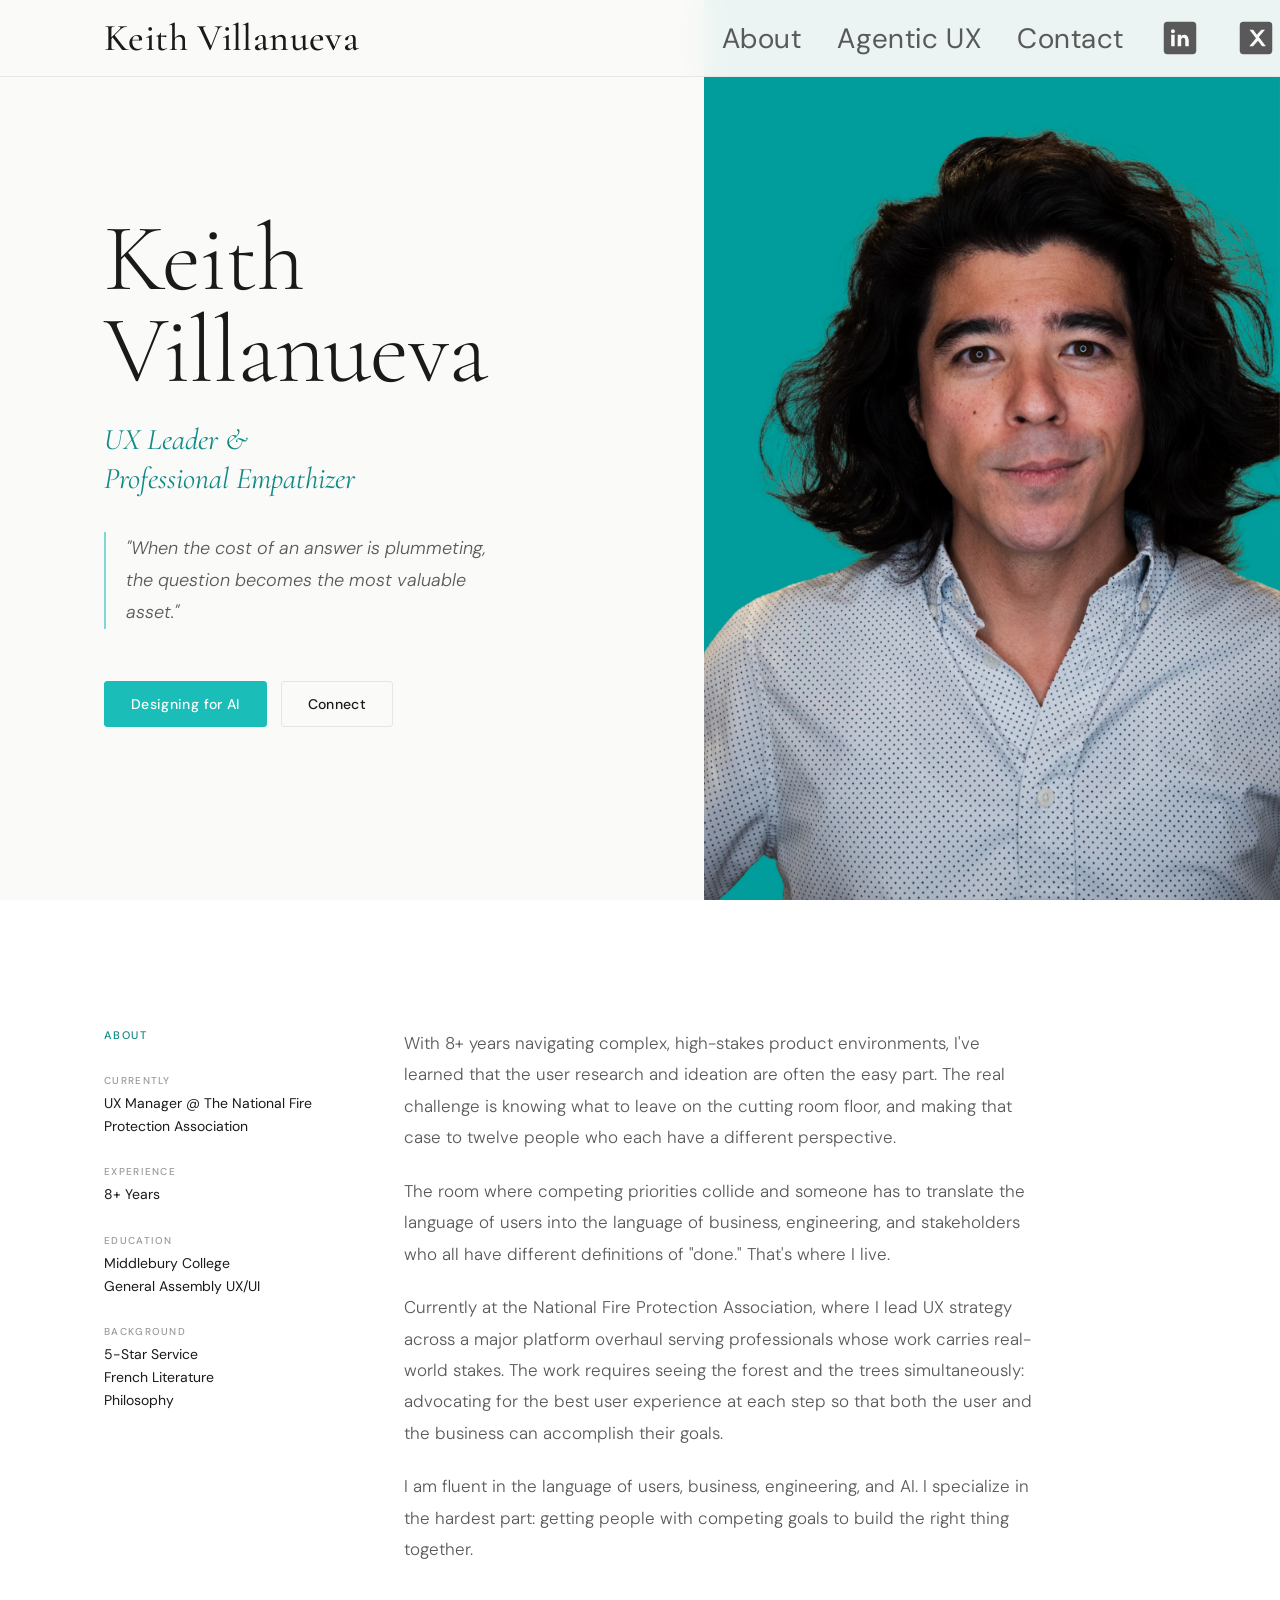
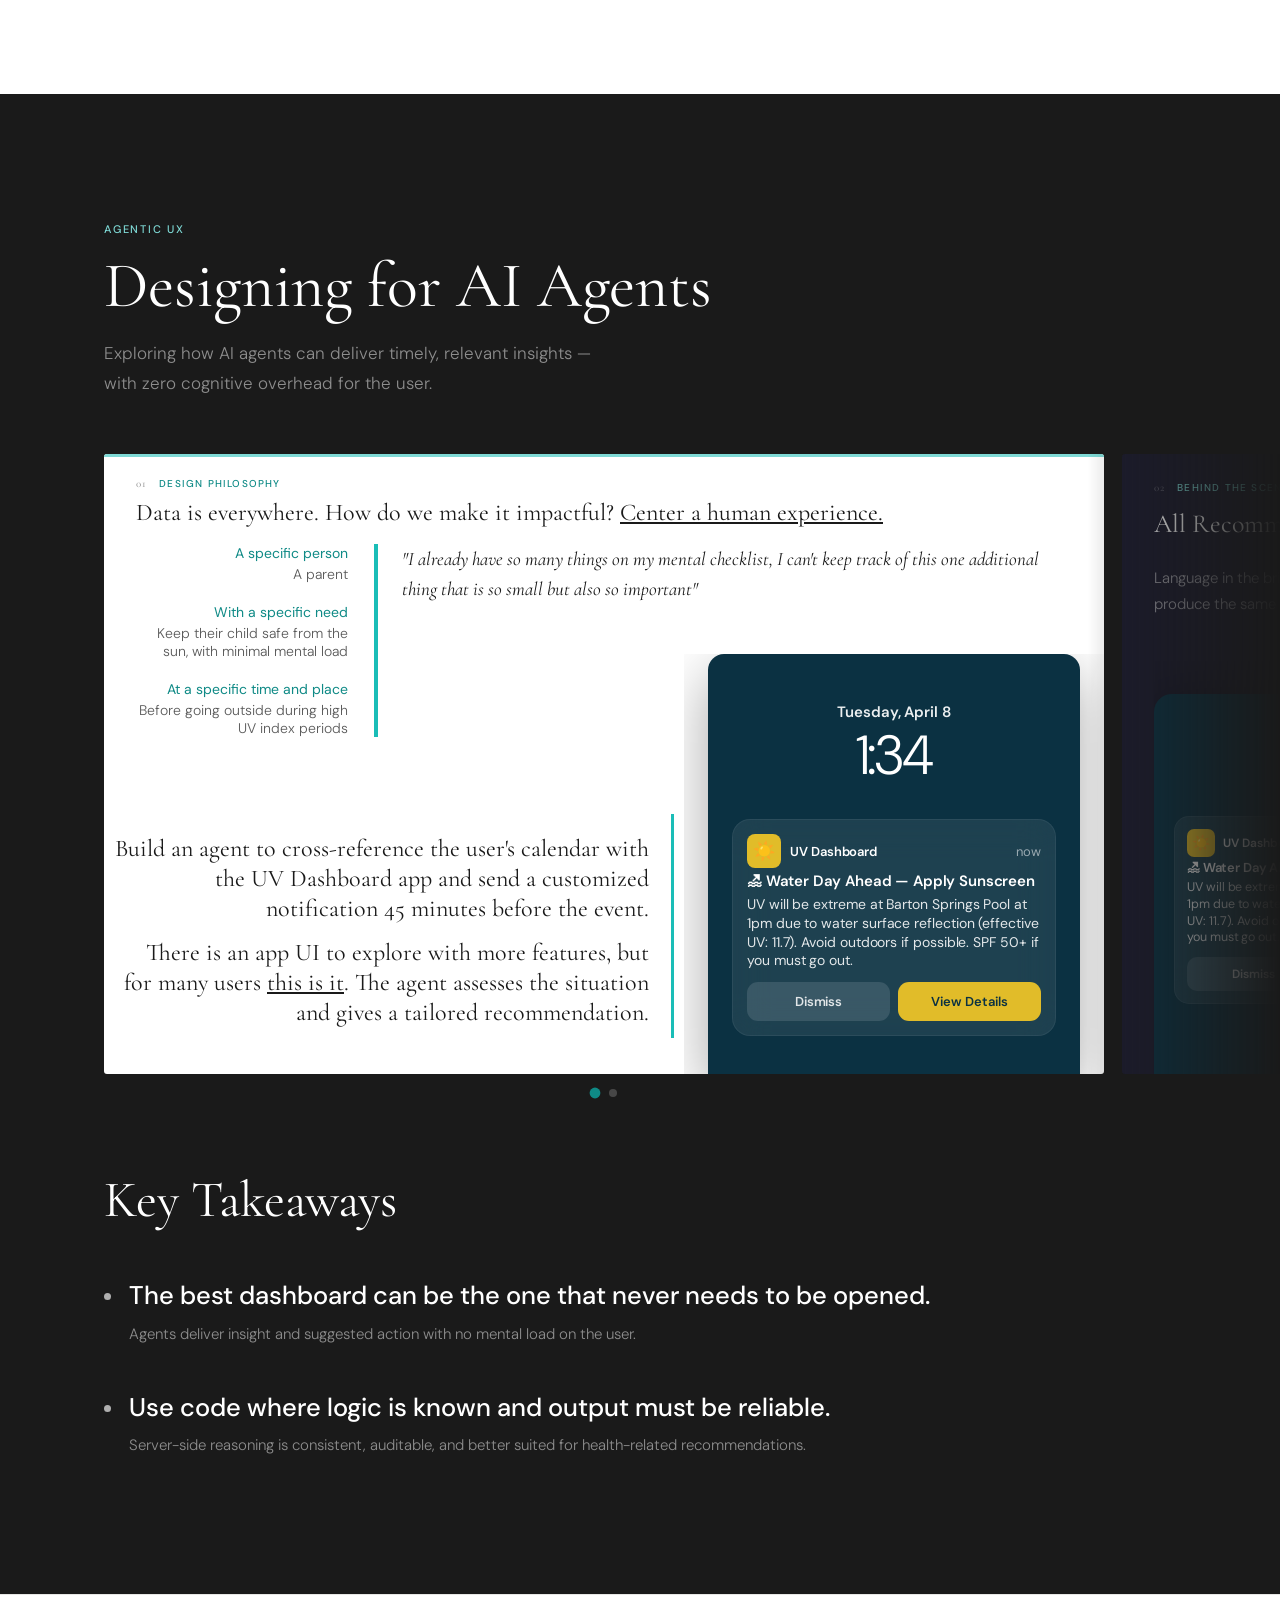
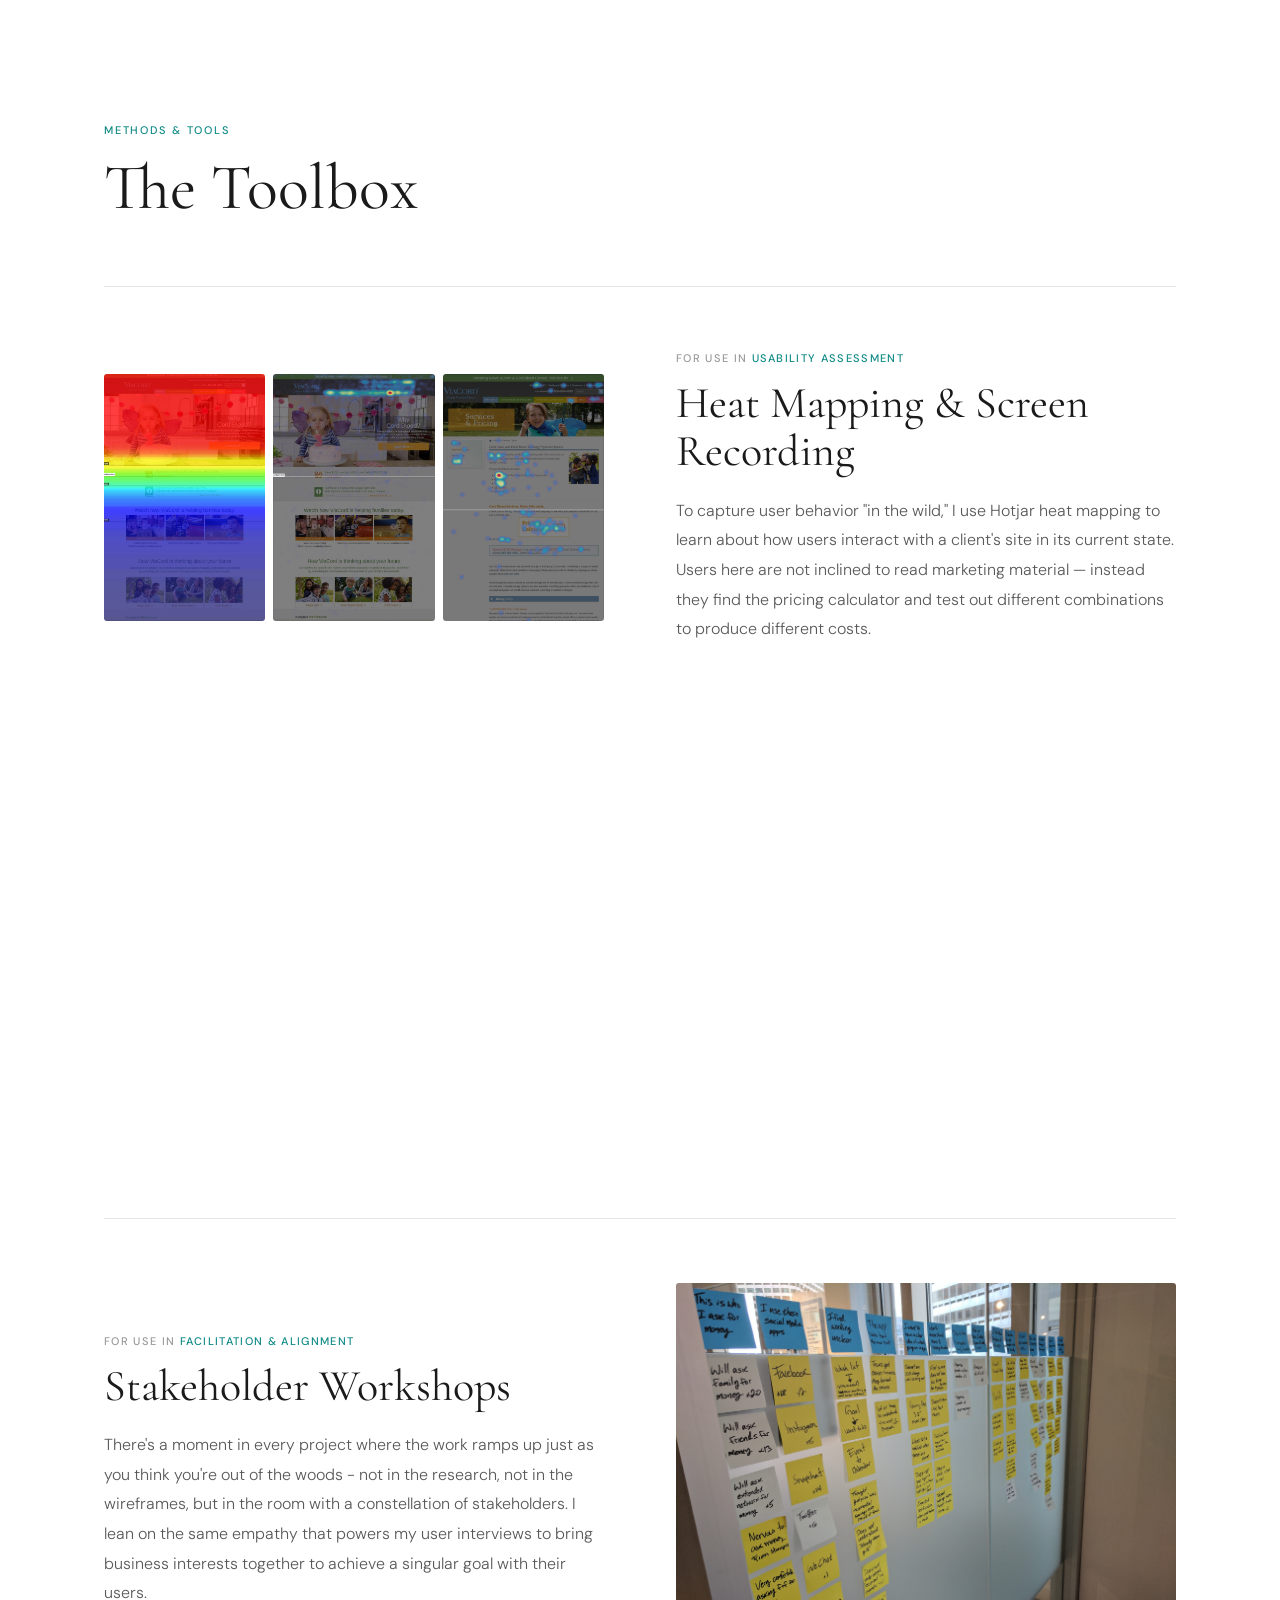
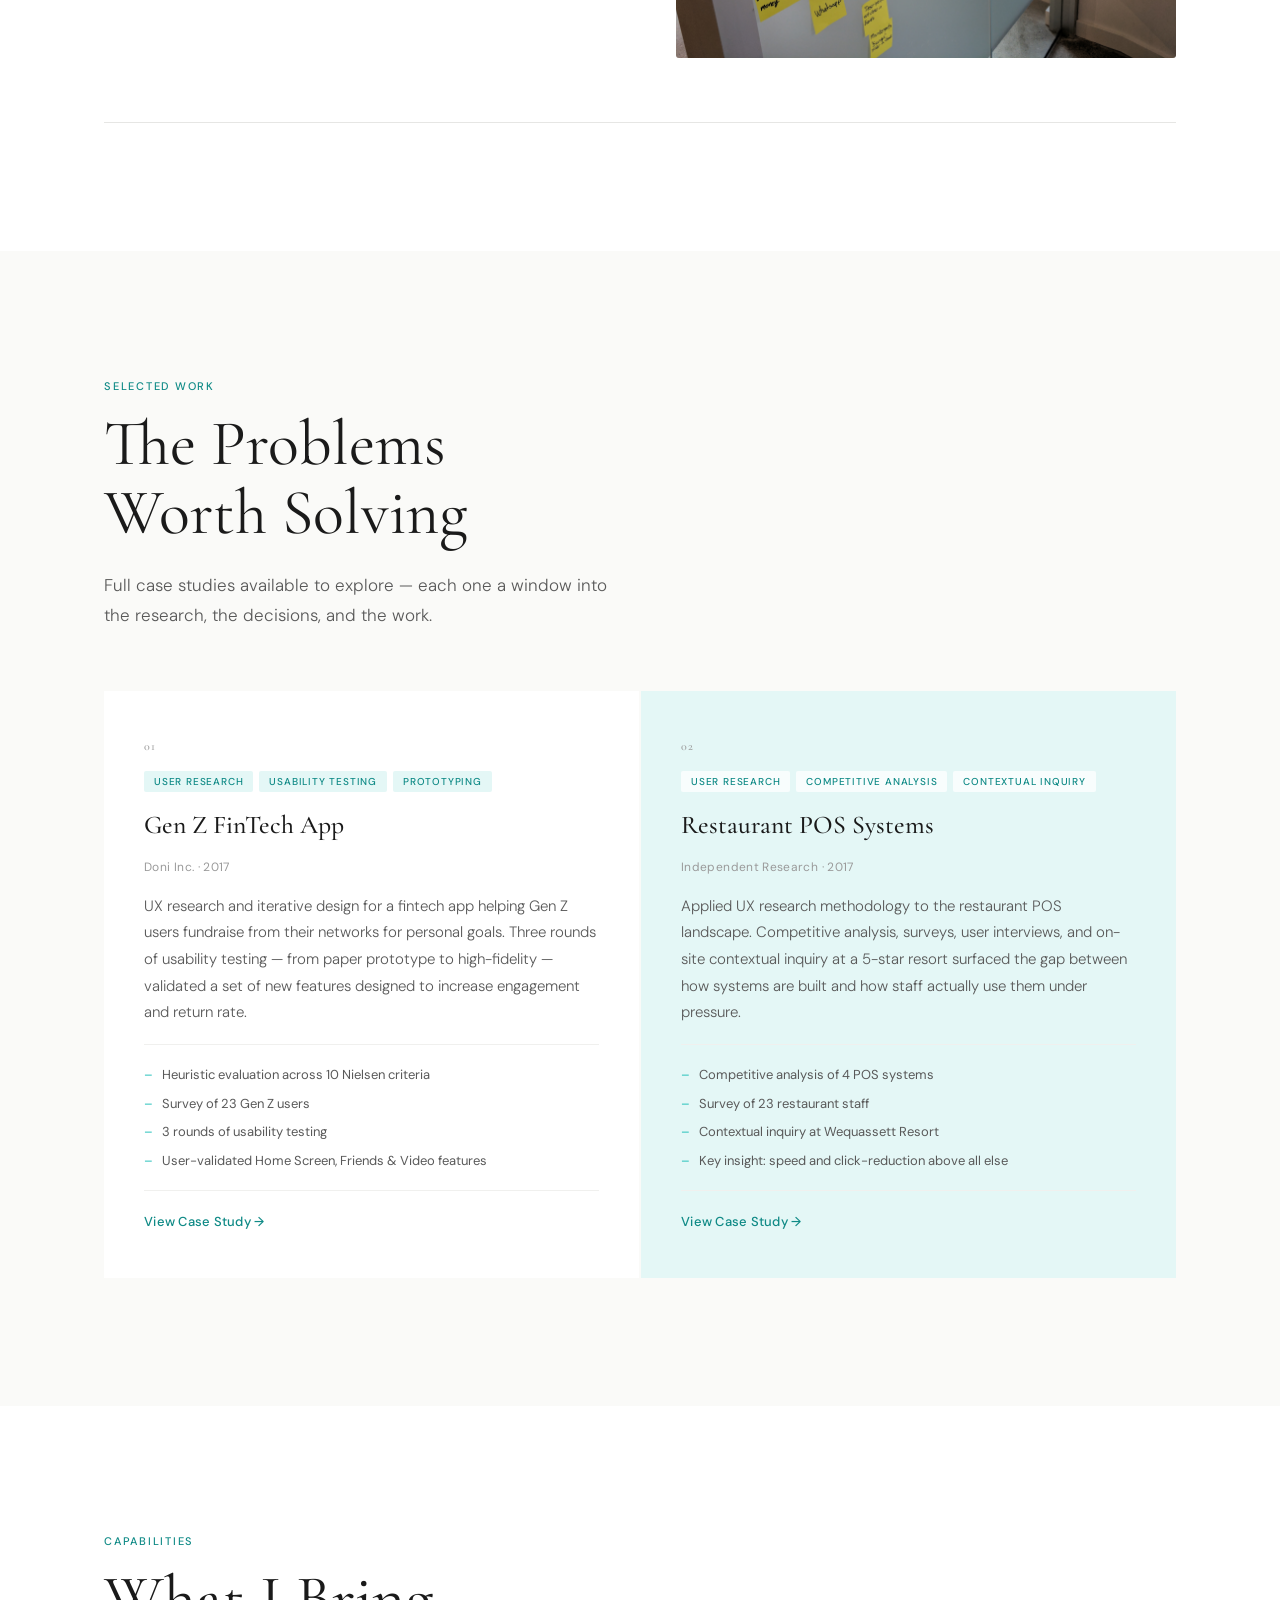
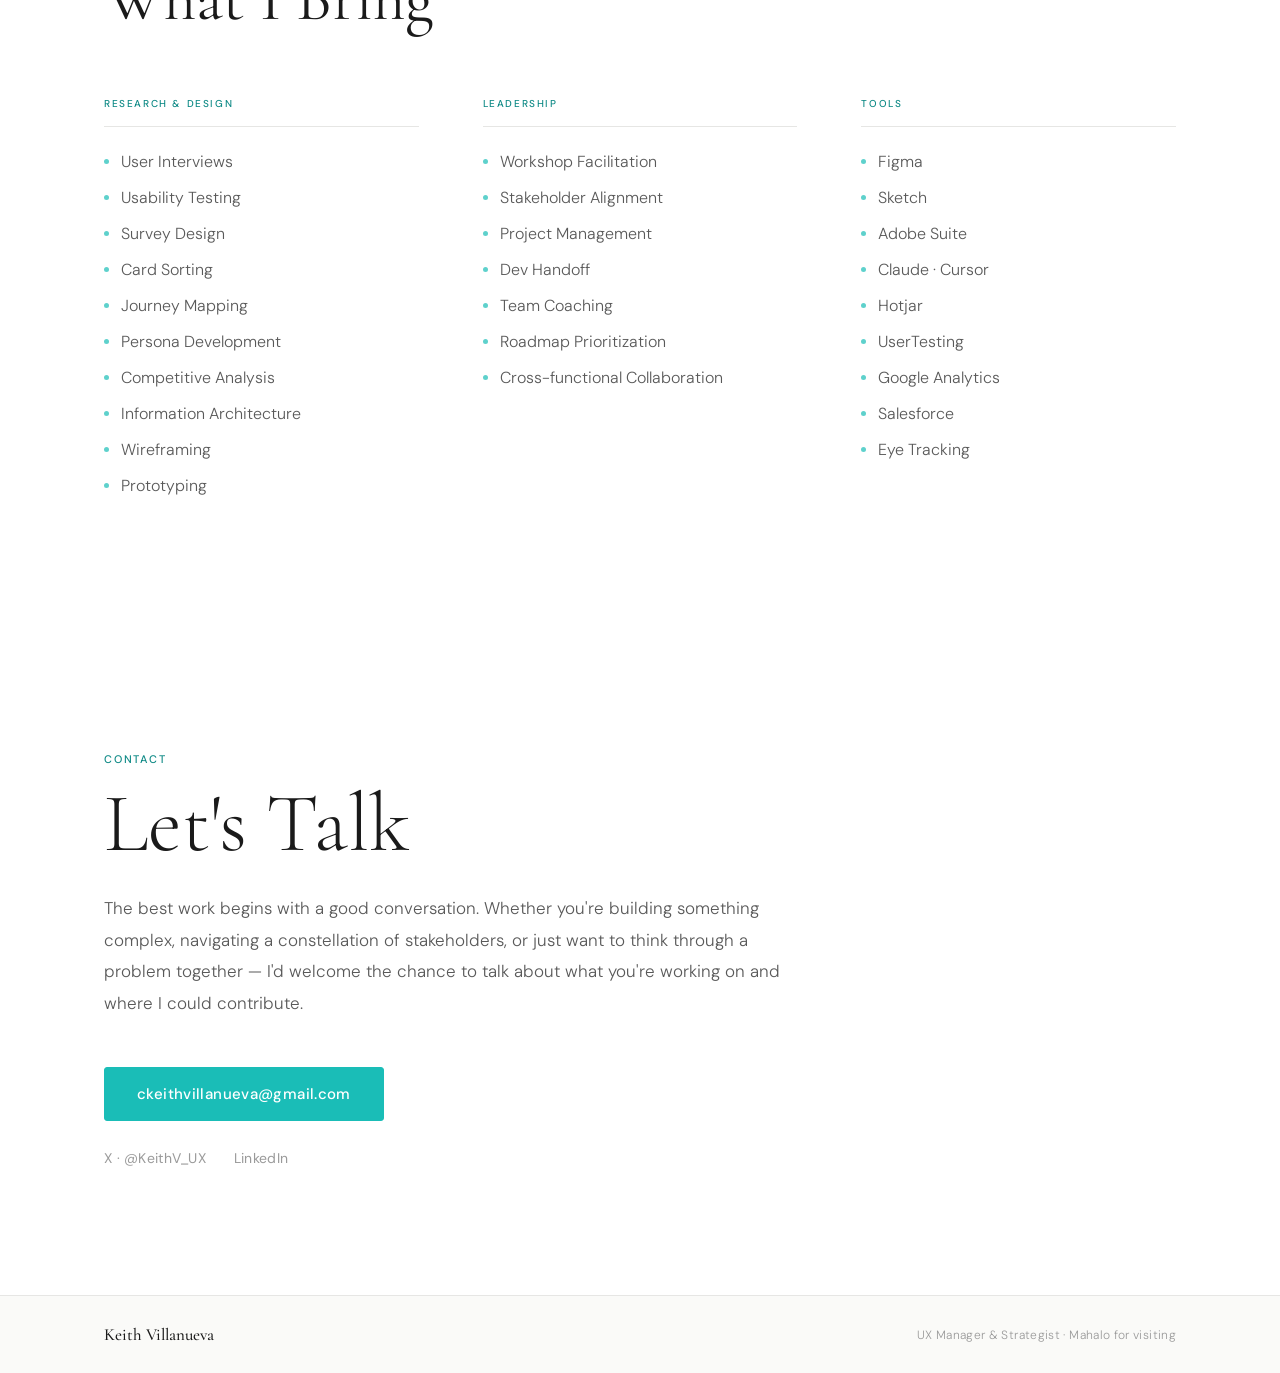
==== commit e6410a4b: "Update hero CTA copy from "Designing with AI" to "Designing for AI" Co-Authored-By: Claude Sonnet 4." ====
--- a/index.html
+++ b/index.html
@@ -62,7 +62,7 @@
           "When the cost of an answer is plummeting, the question becomes the most valuable asset."
         </blockquote>
         <div class="hero__actions">
-          <a href="#ai-explorations" class="btn btn--primary">Designing with AI</a>
+          <a href="#ai-explorations" class="btn btn--primary">Designing for AI</a>
           <a href="#contact" class="btn btn--ghost">Connect</a>
         </div>
       </div>
